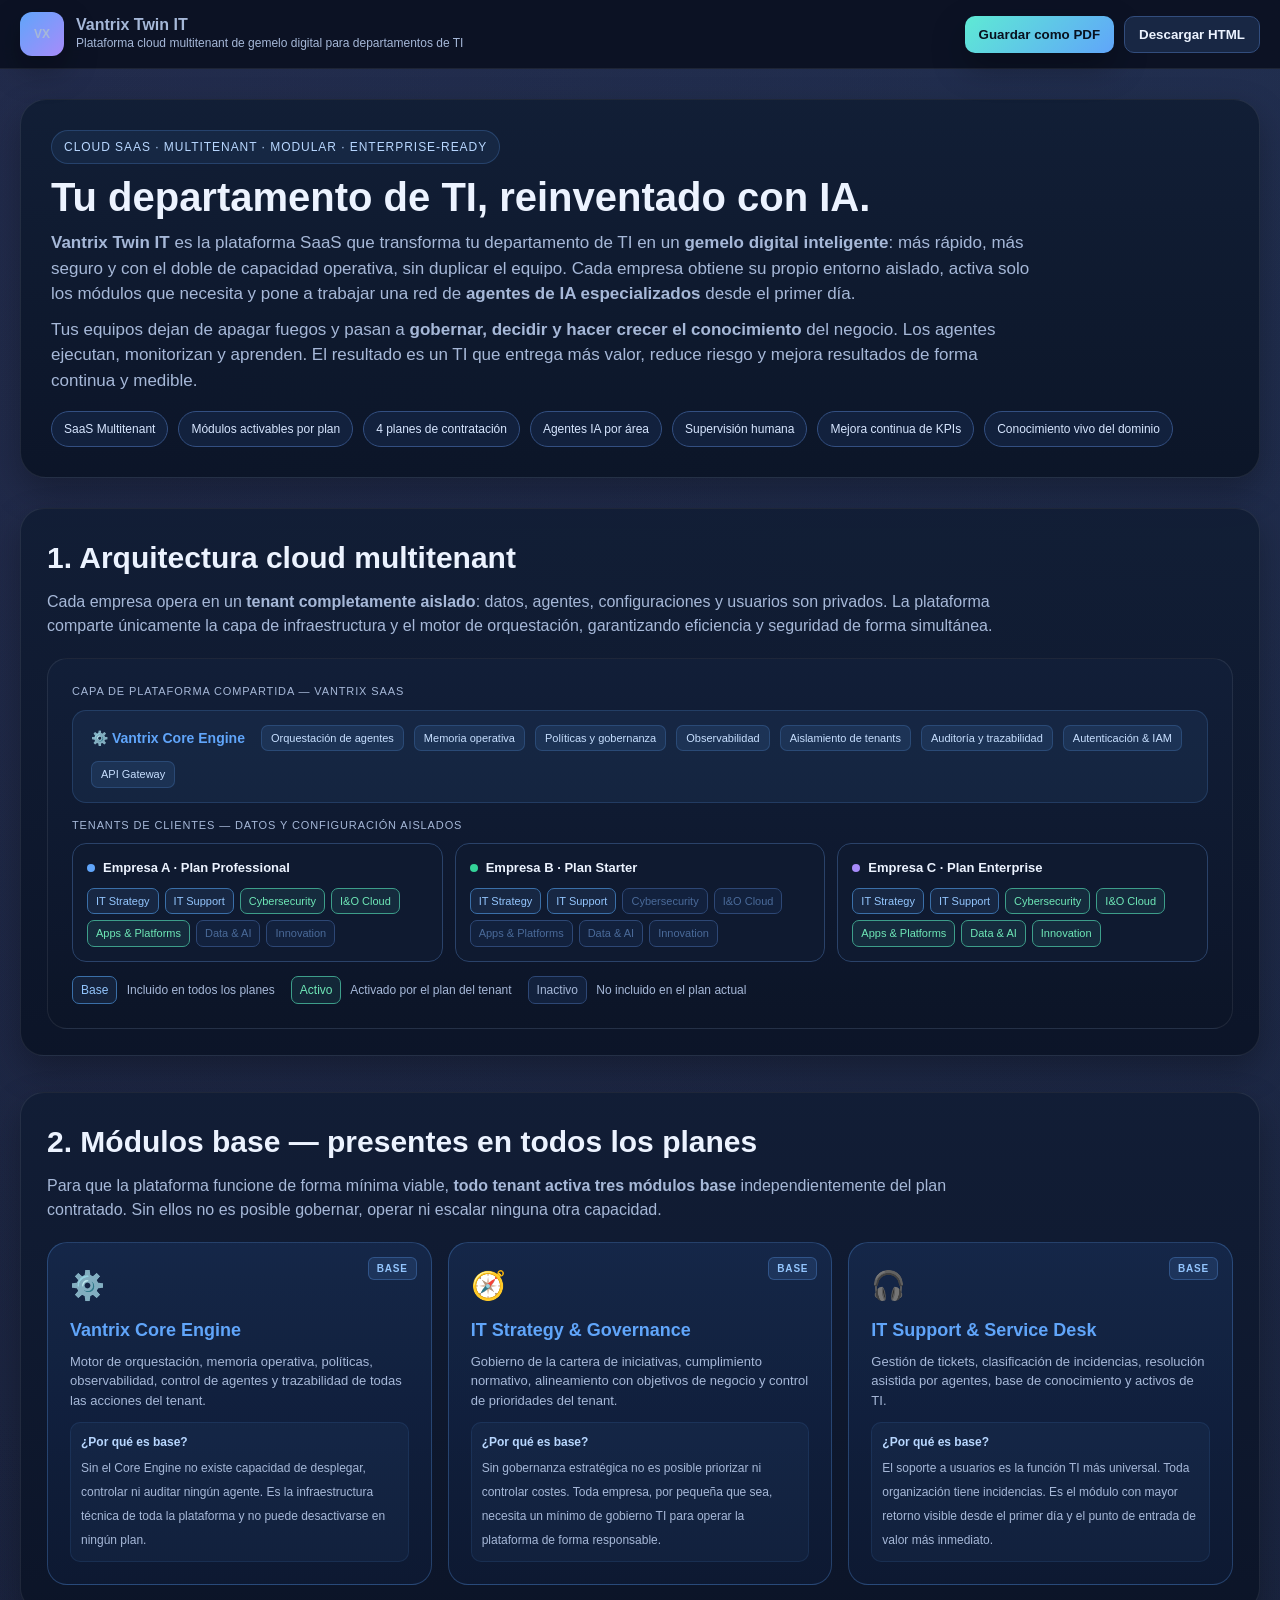
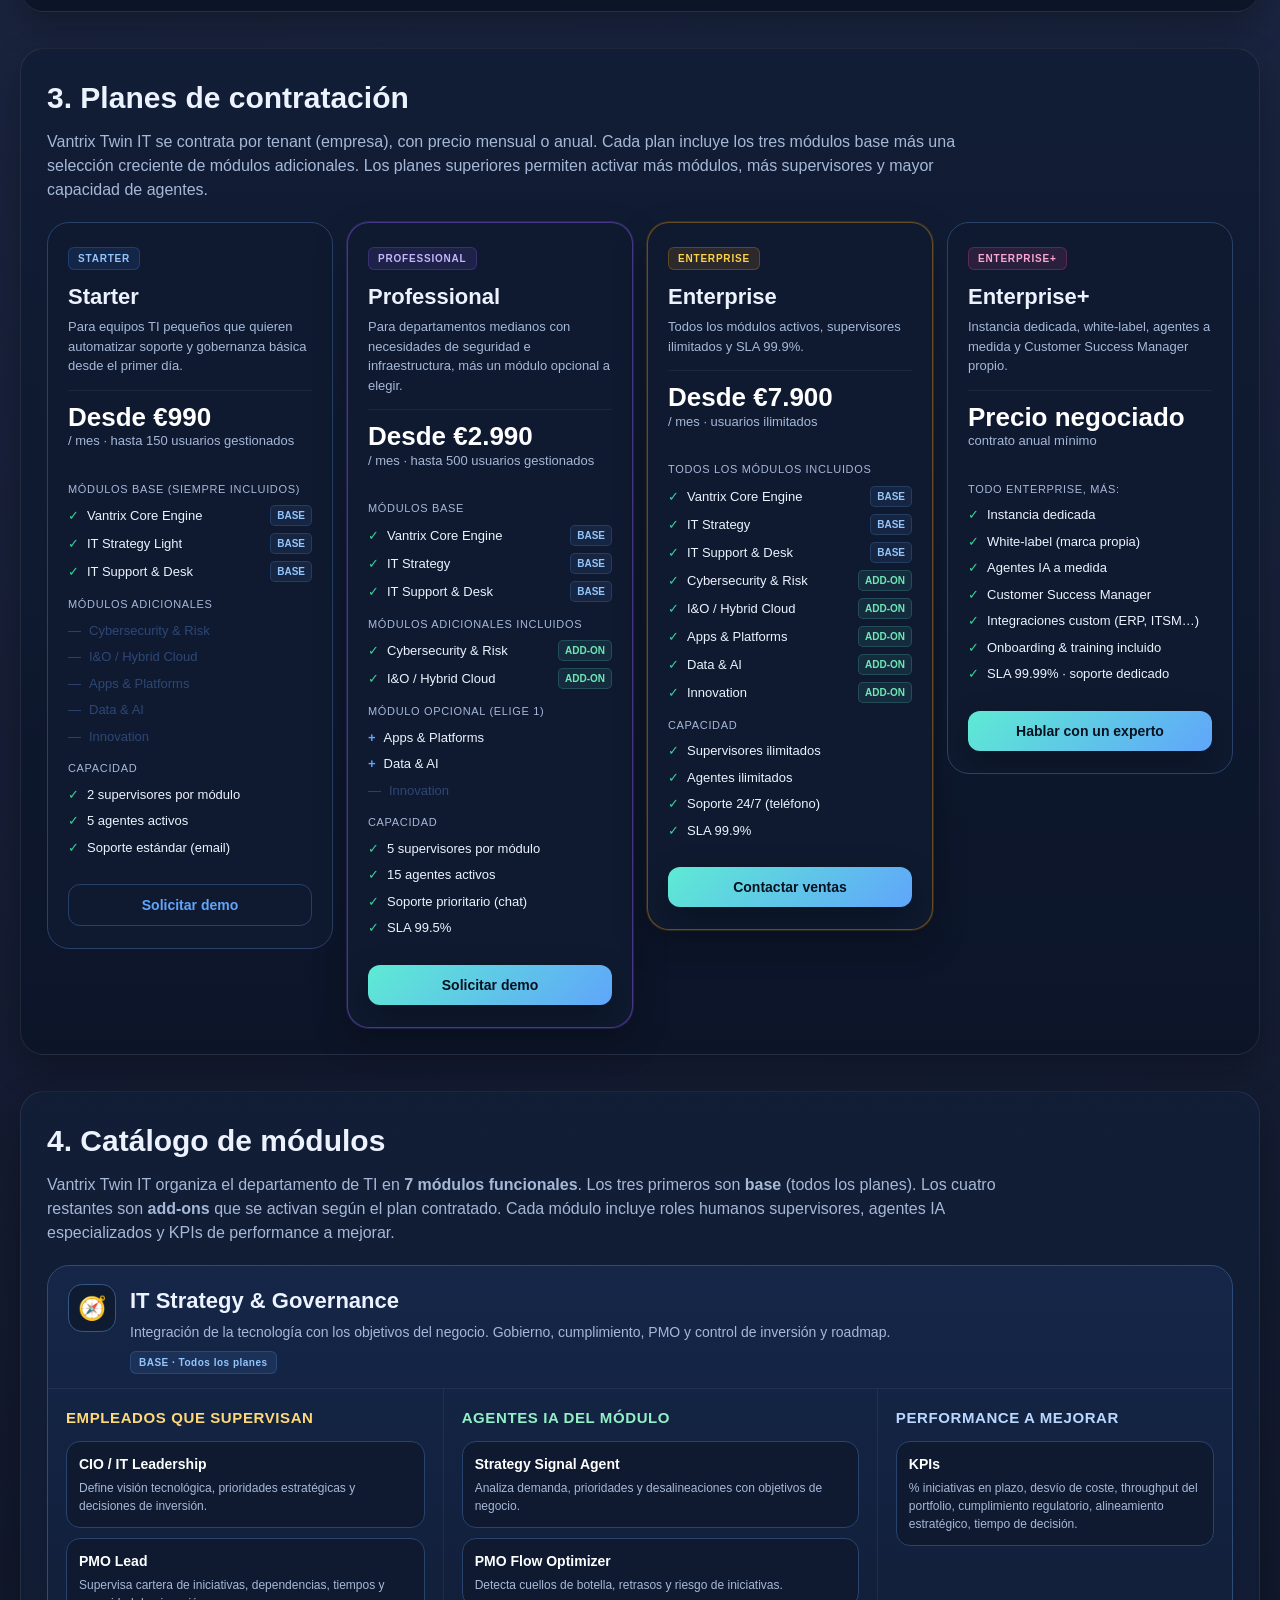
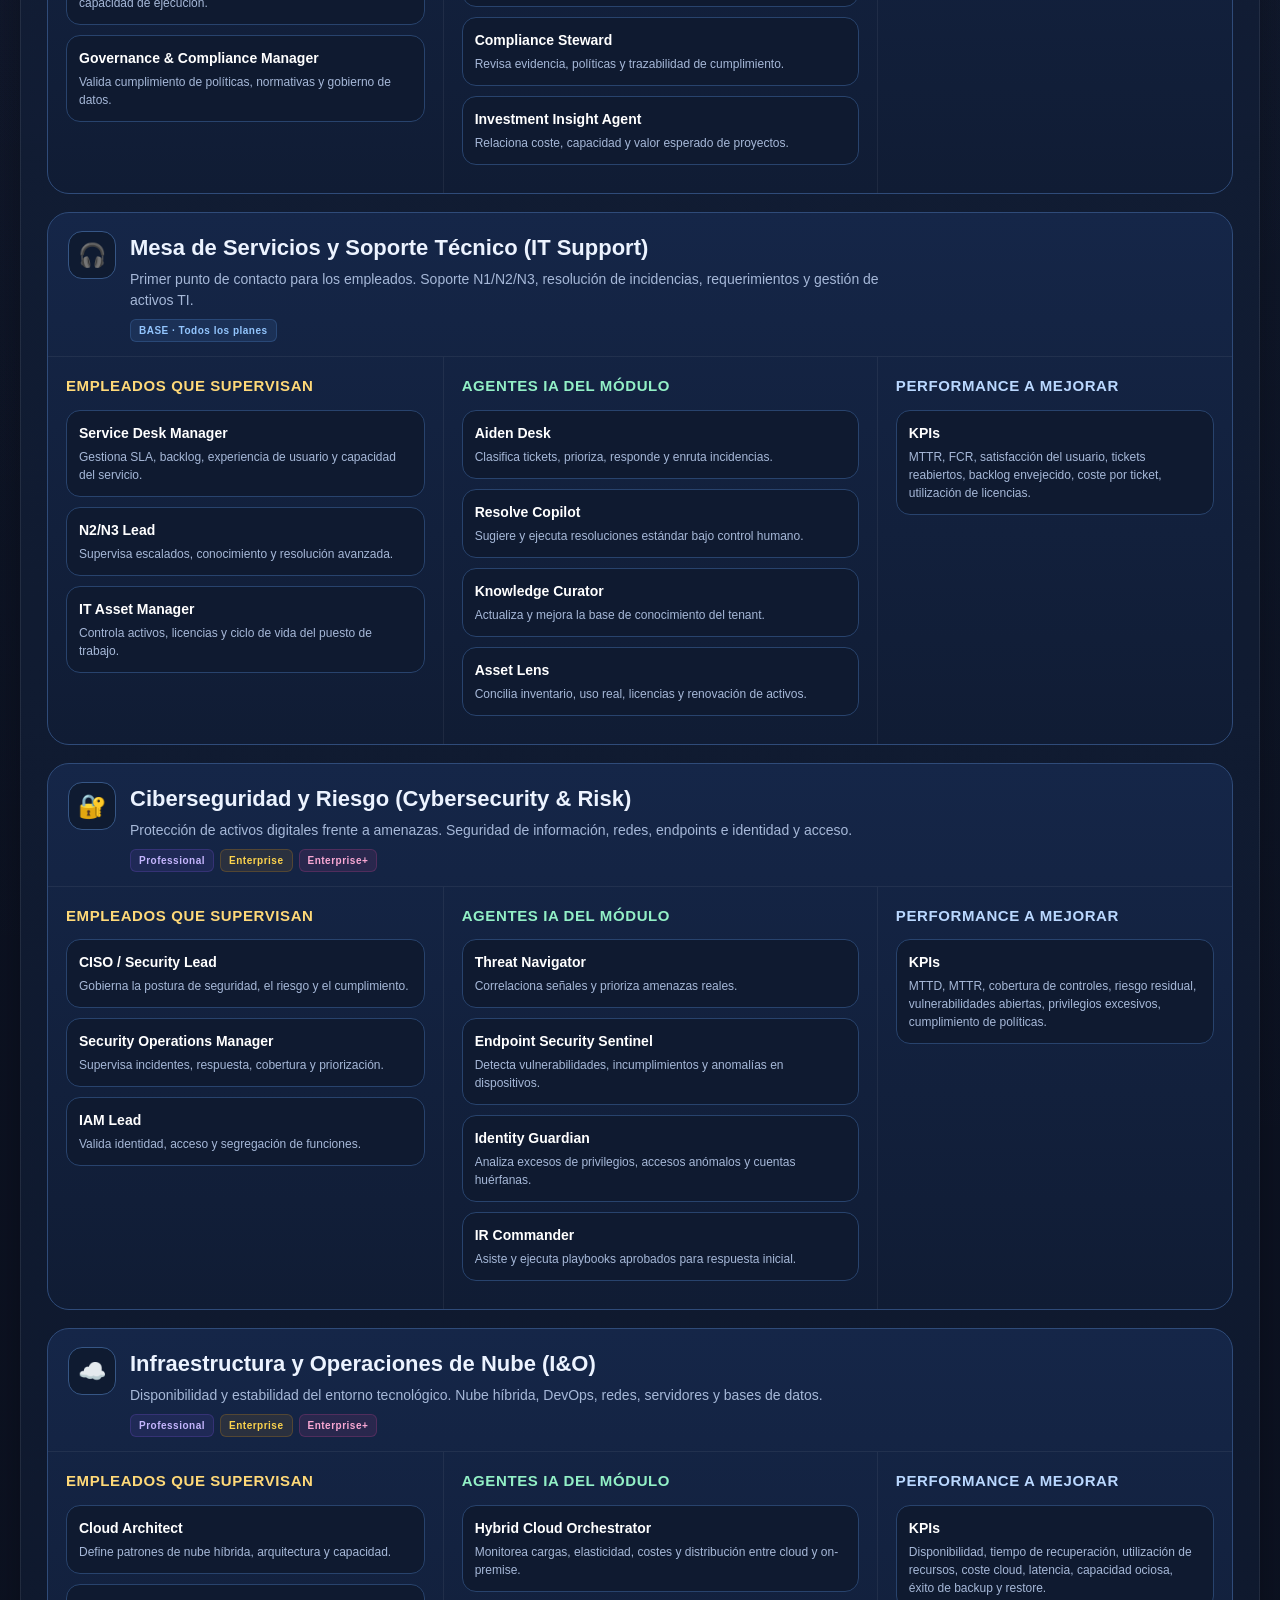
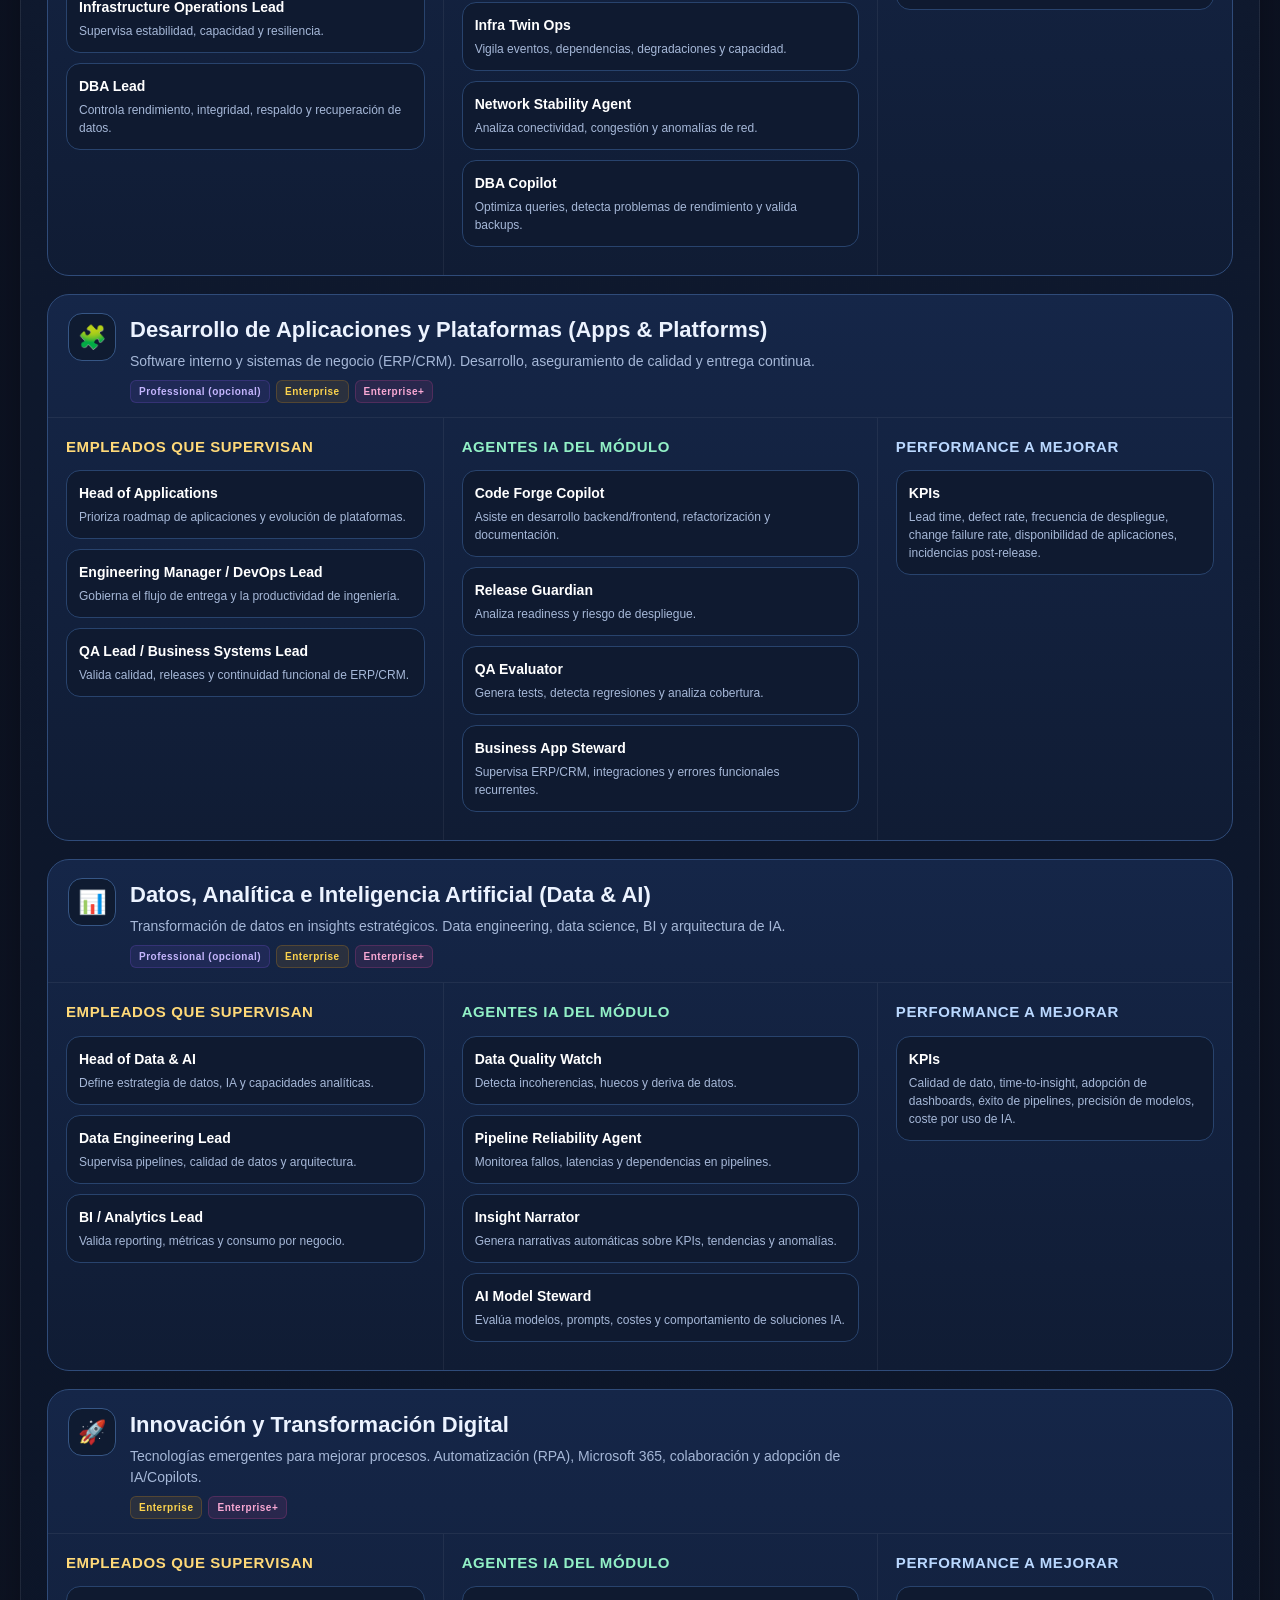
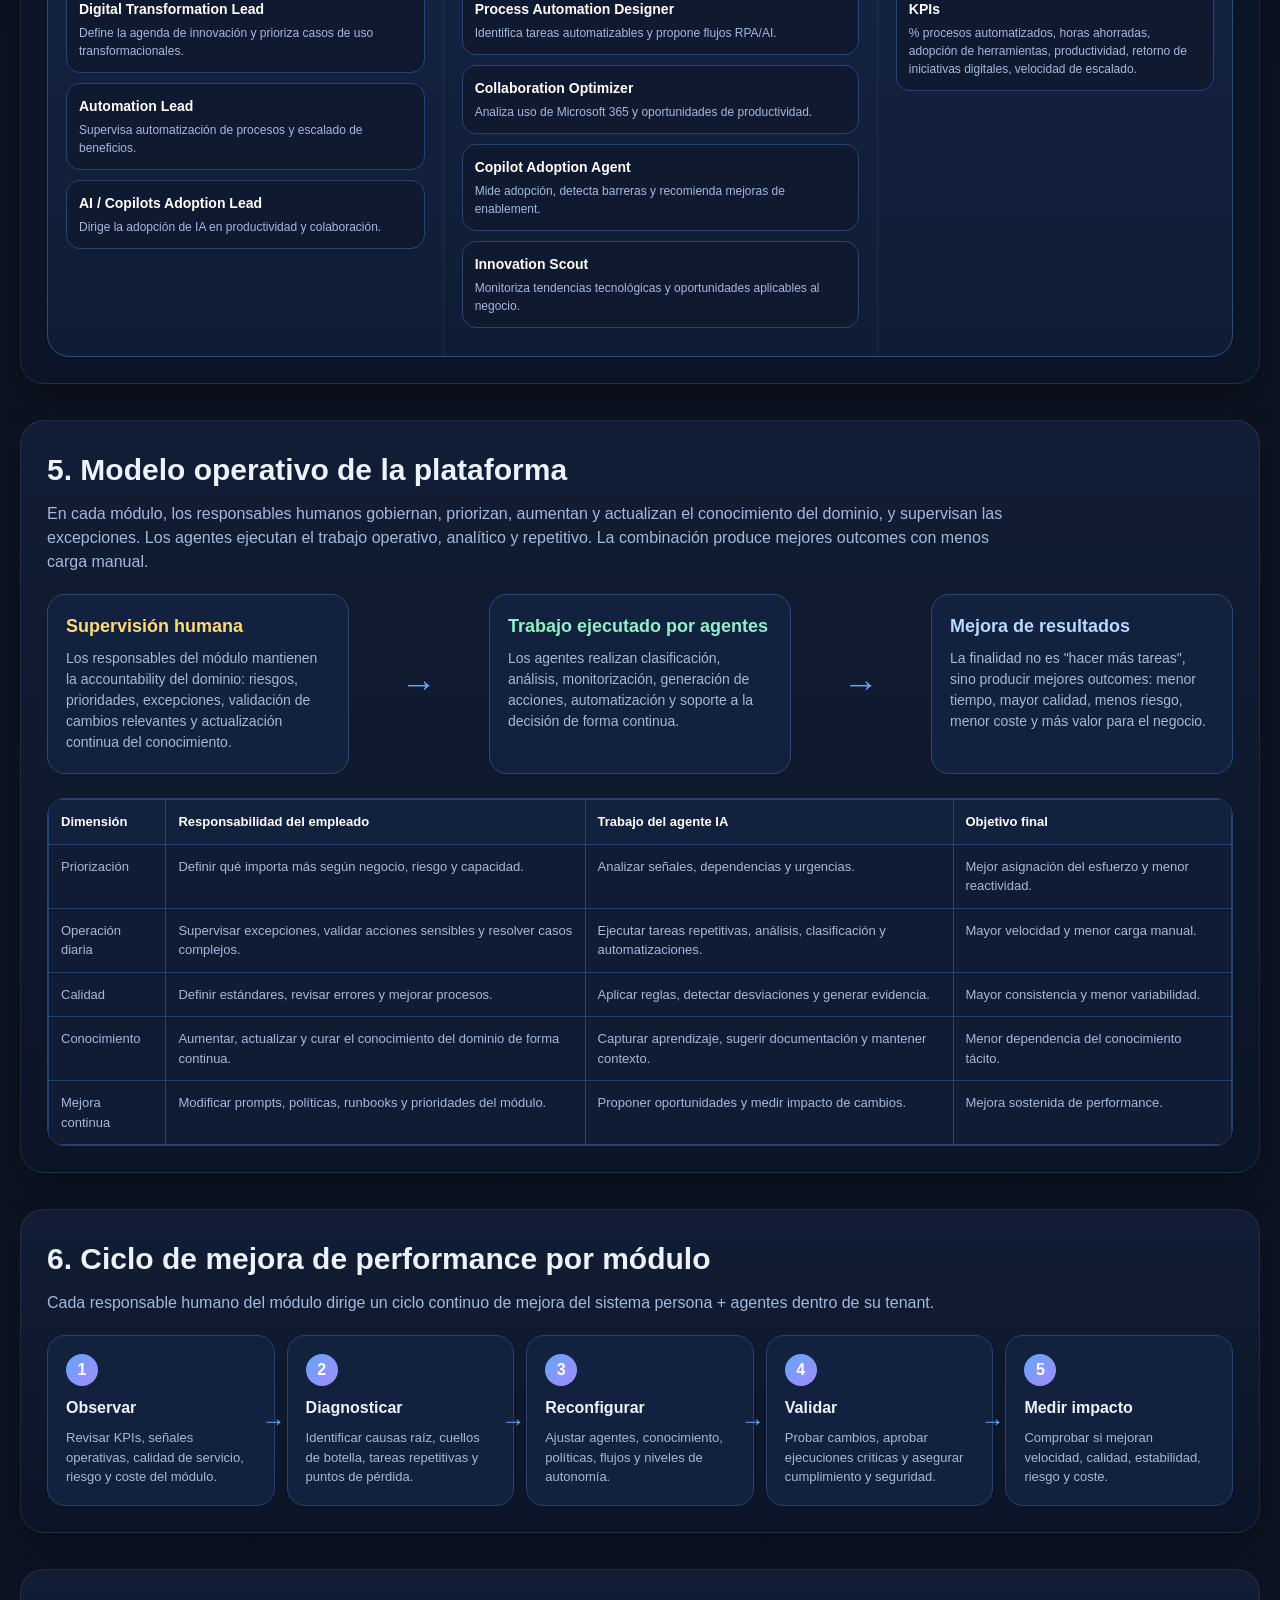
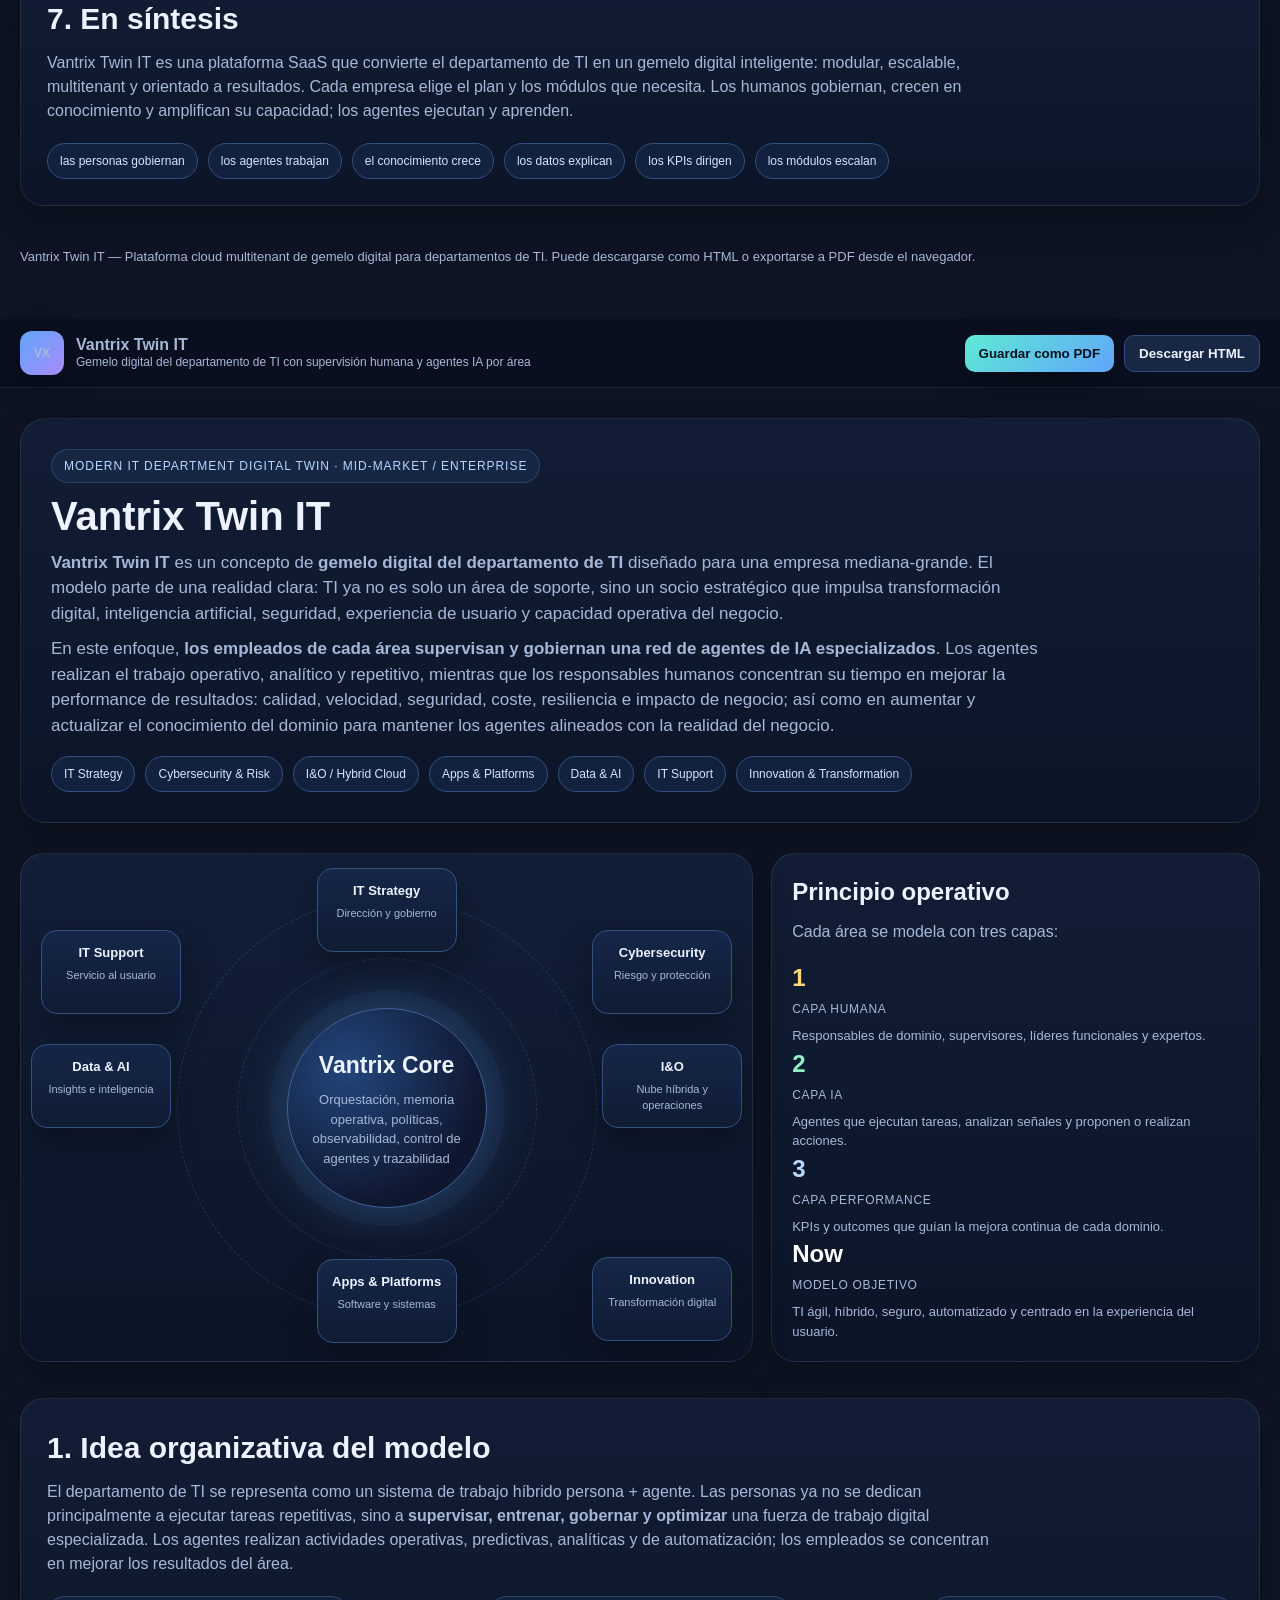
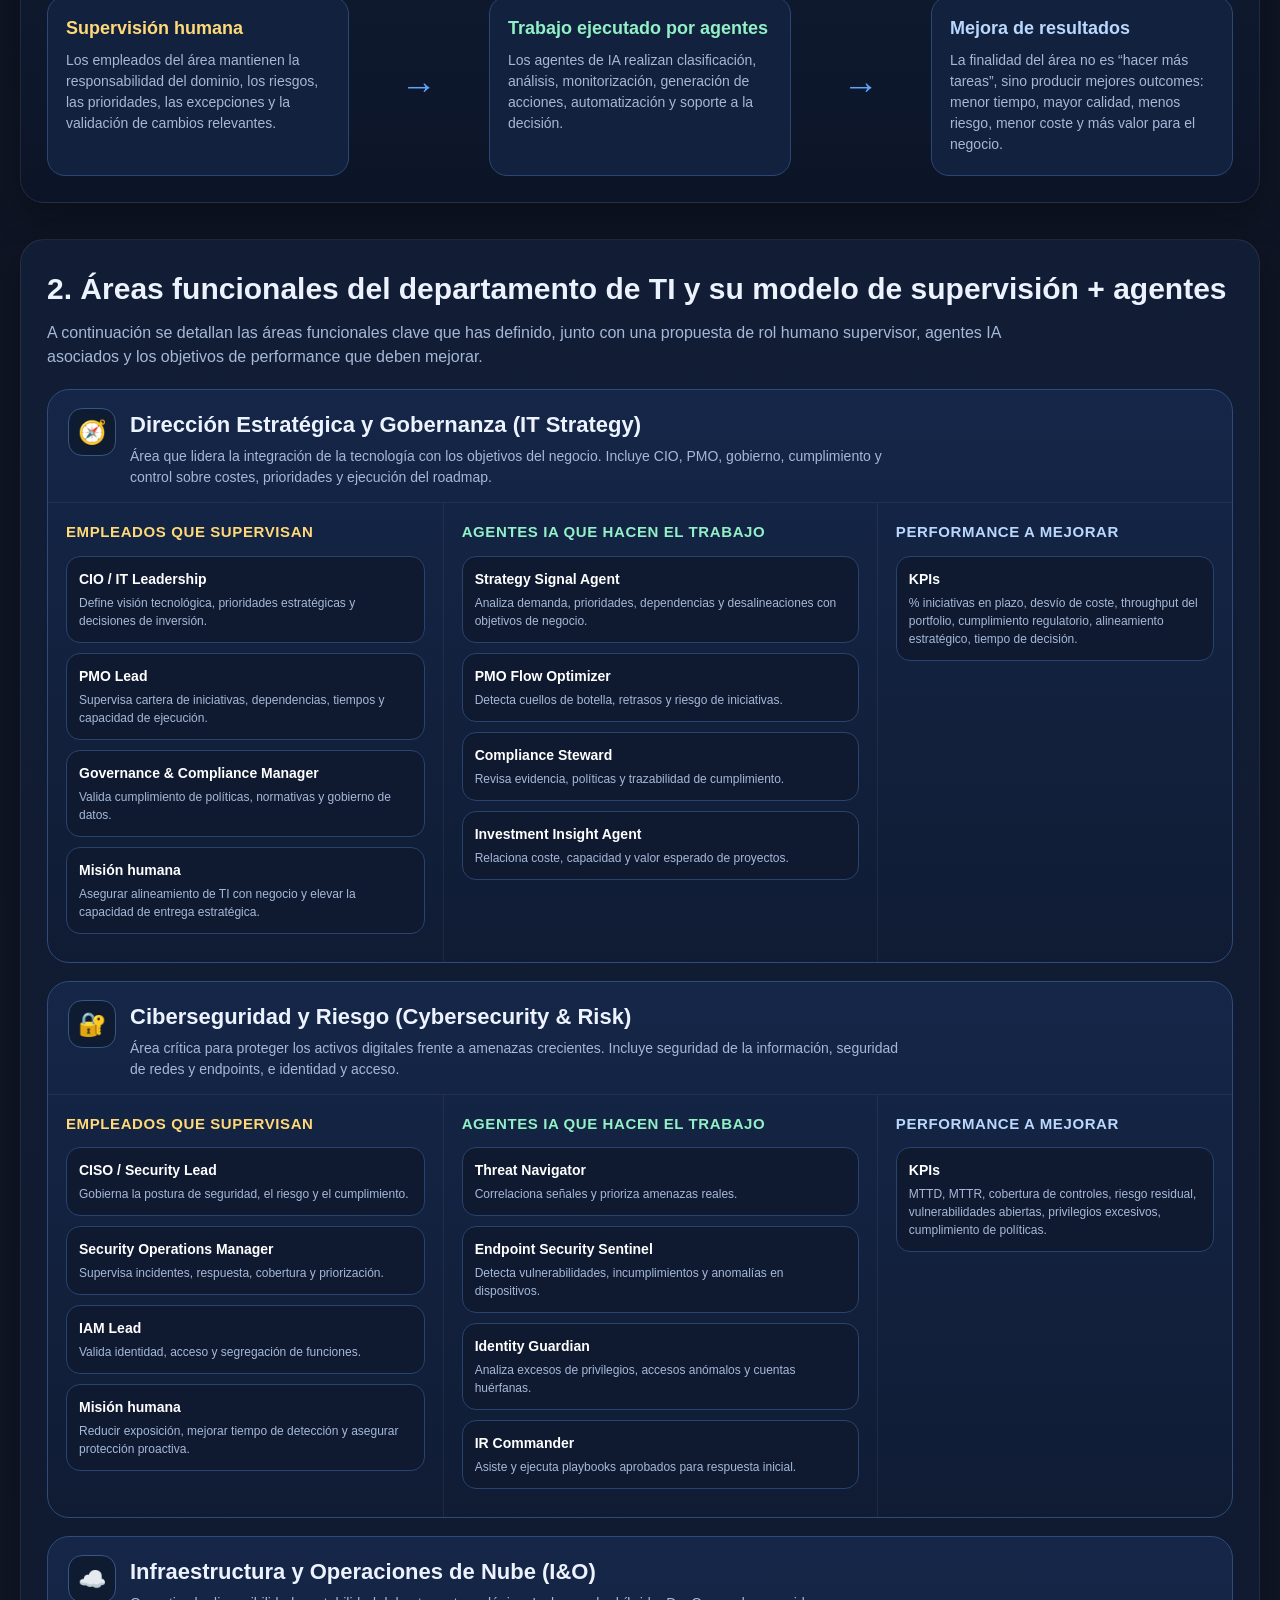
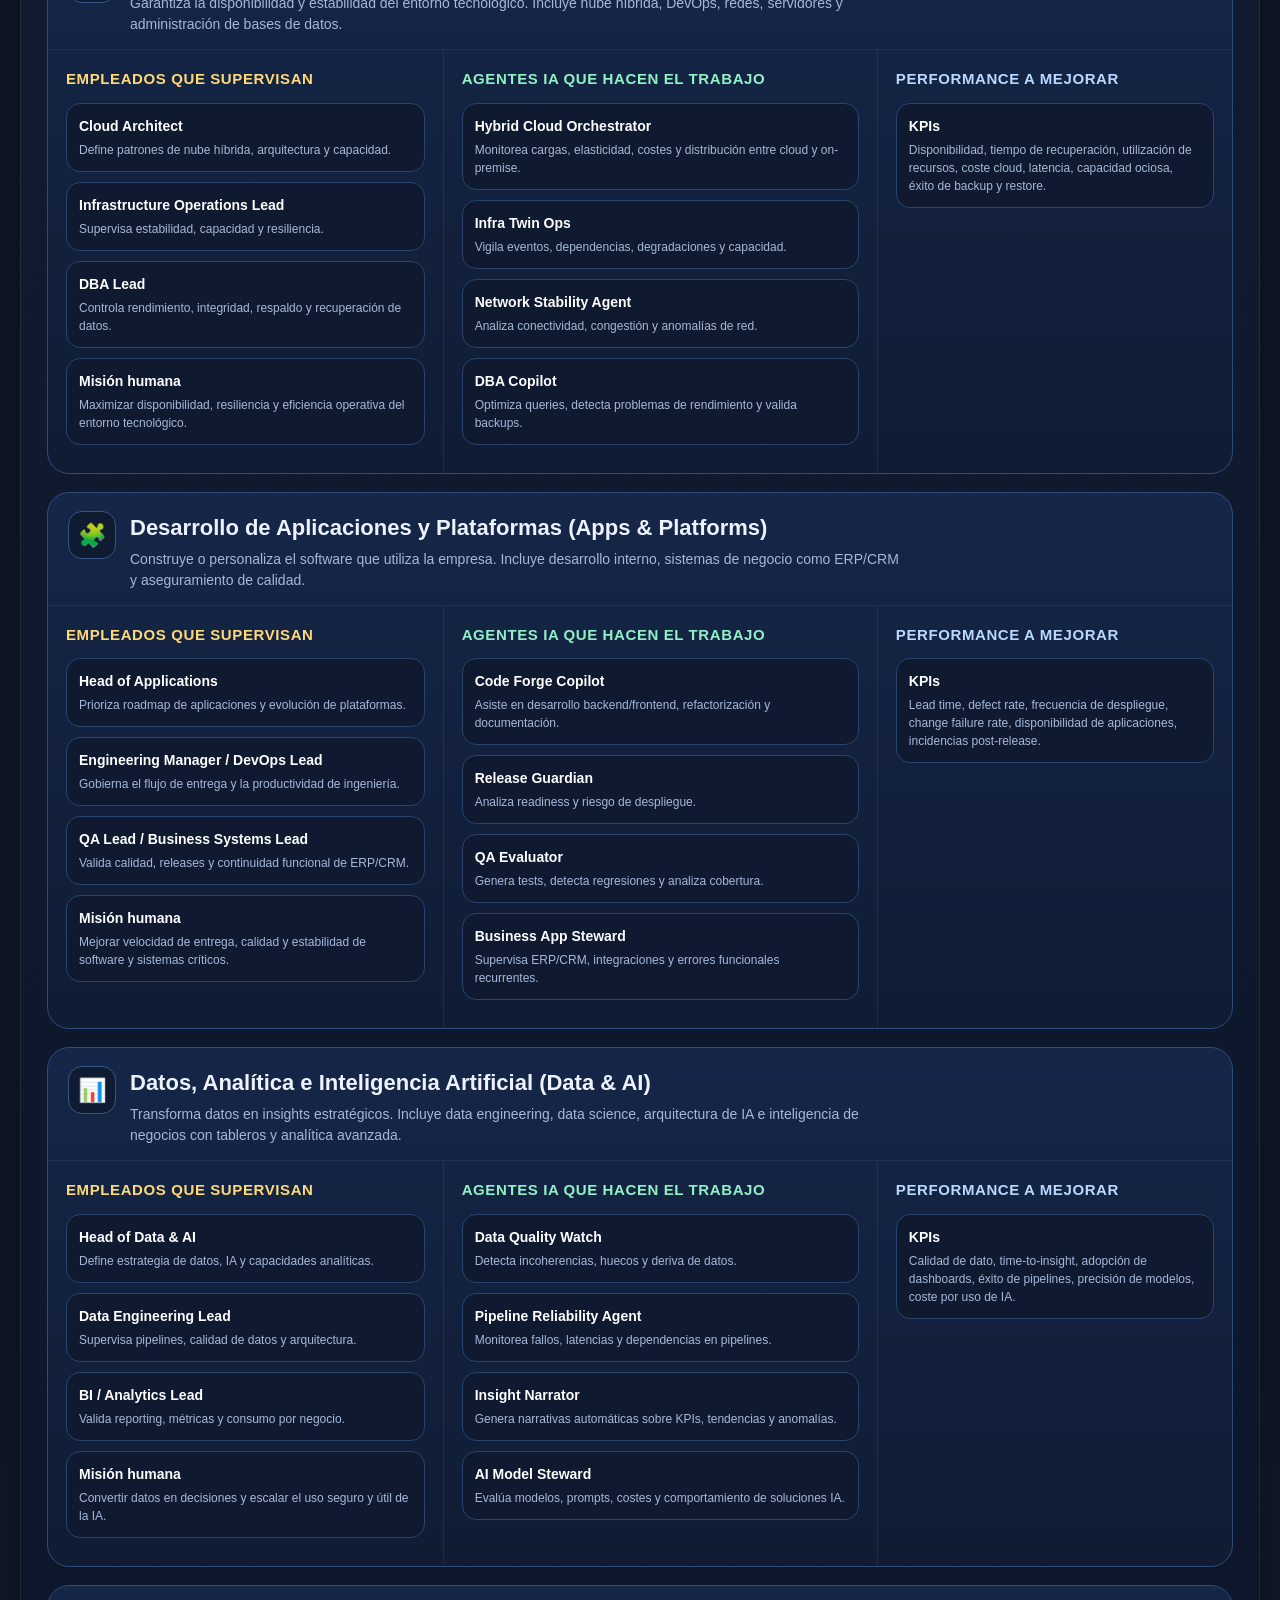
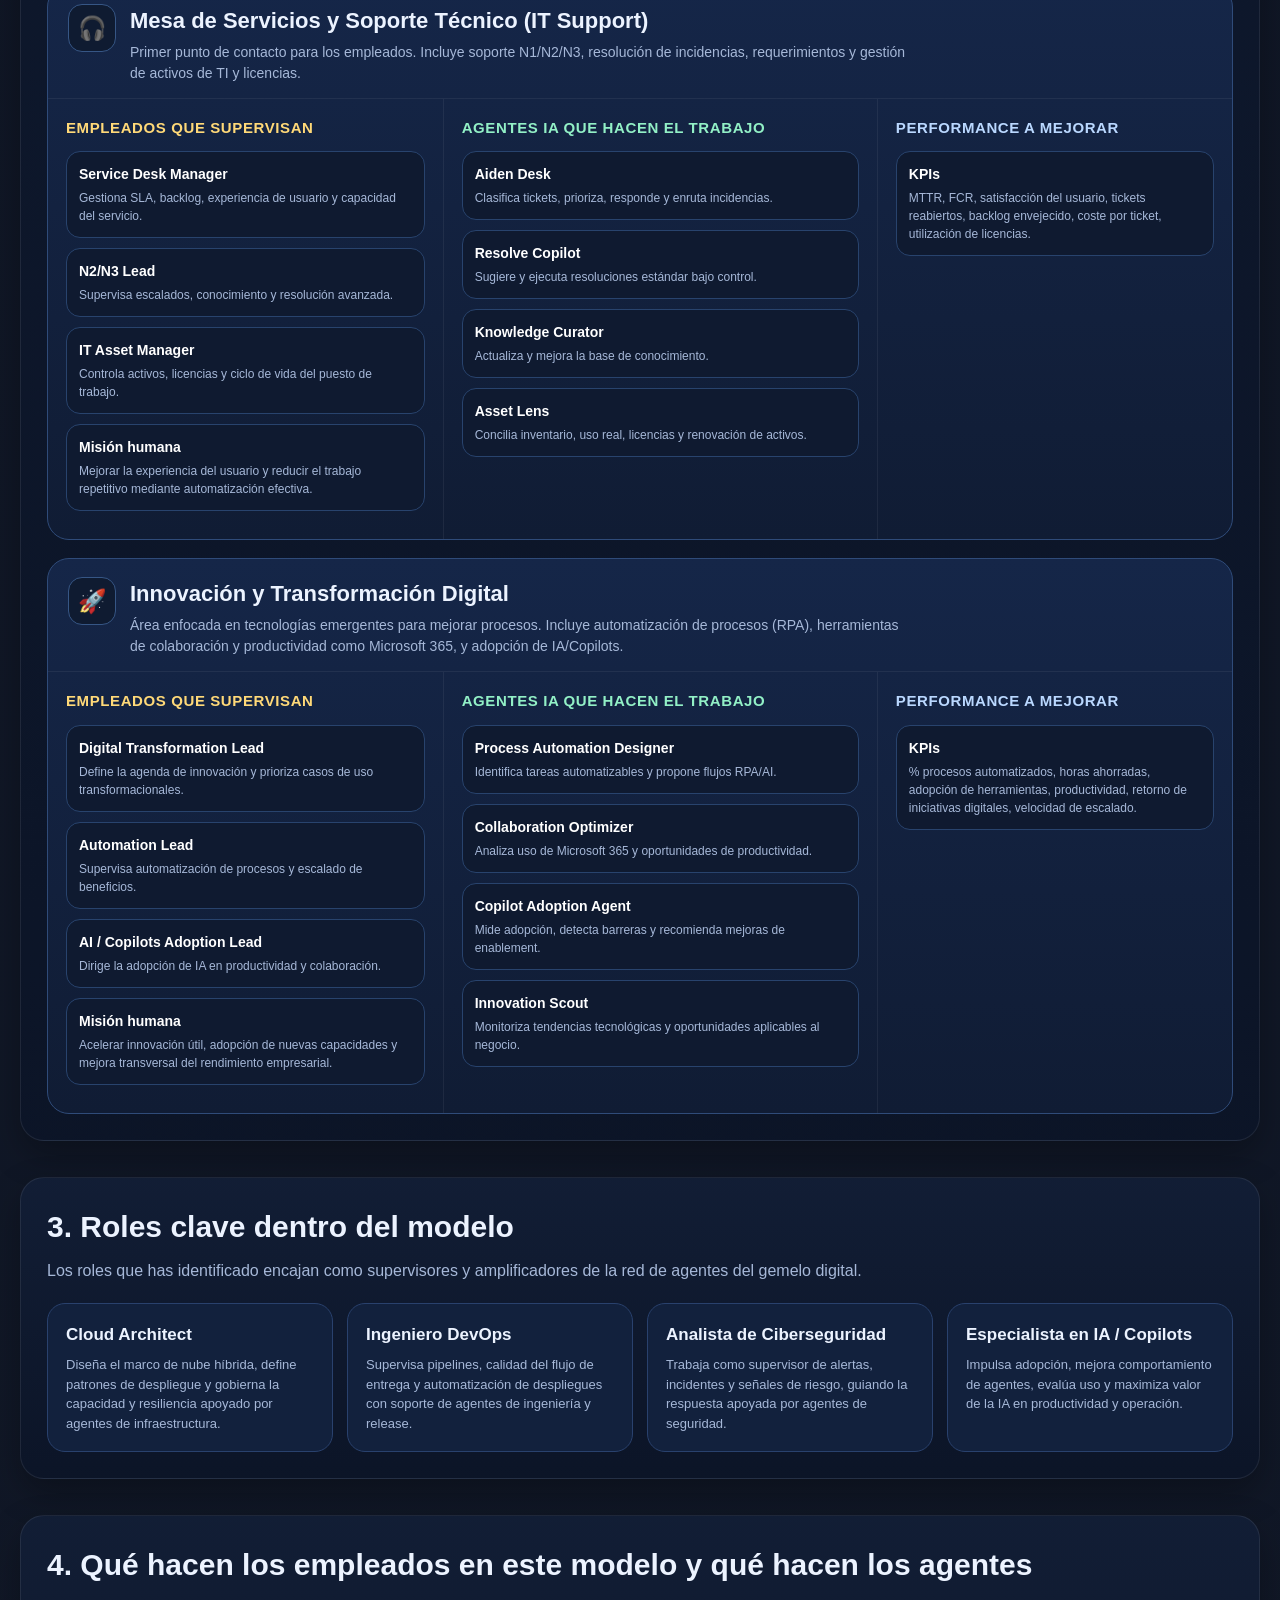
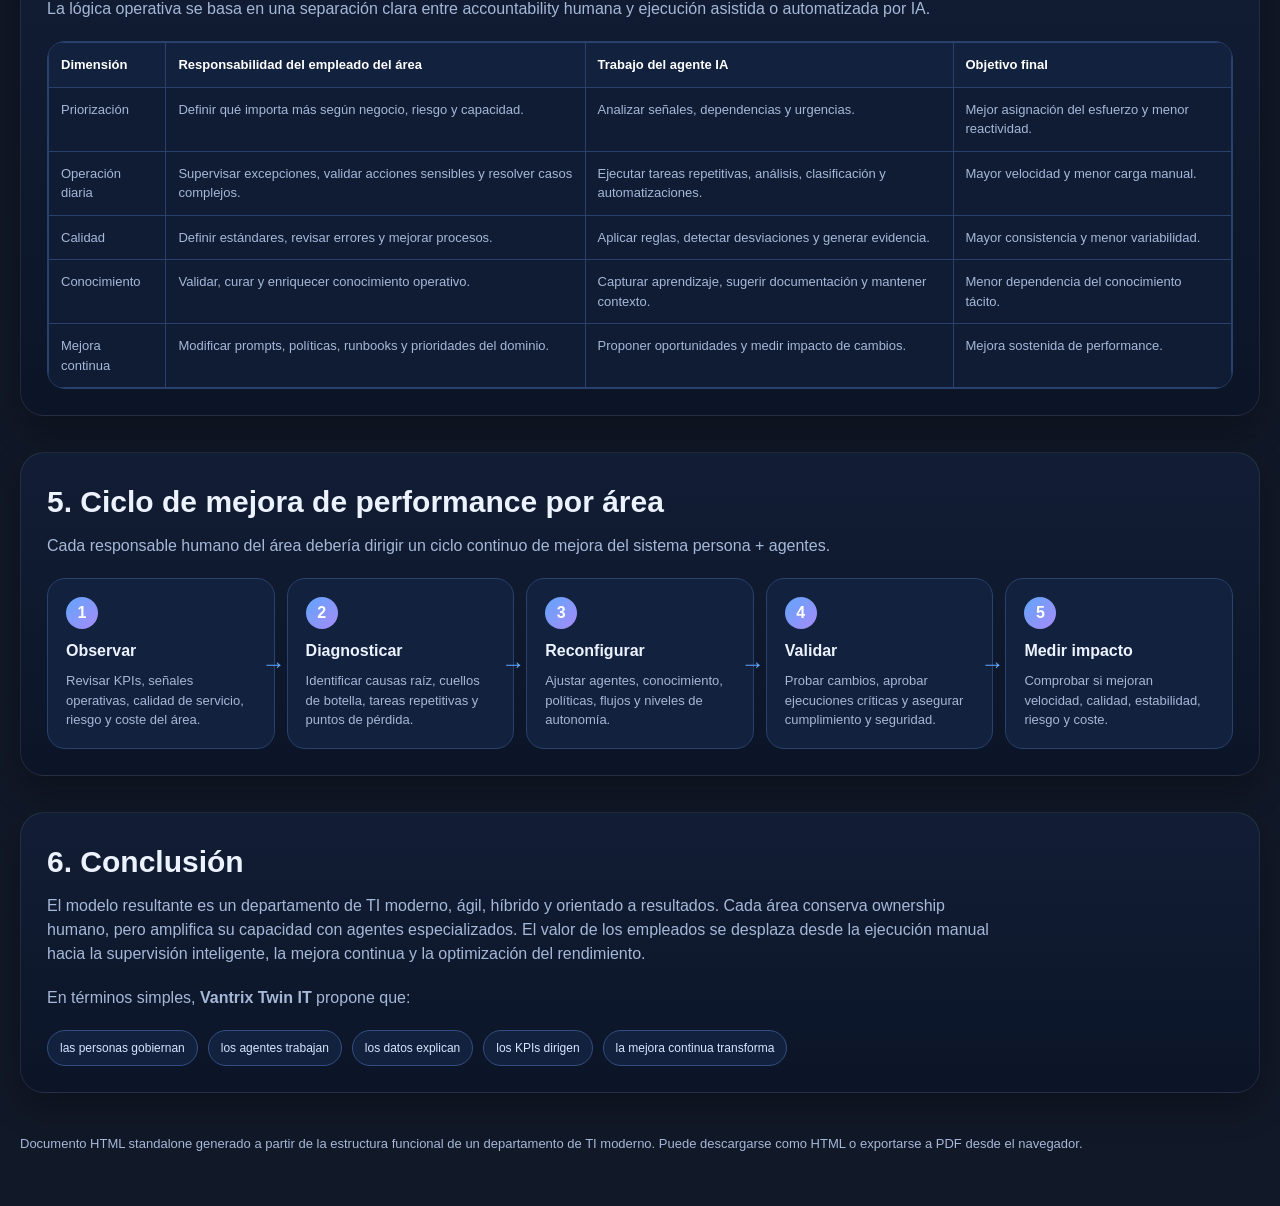
==== vantrix-twin-it.html @ 3755dd2e "Add files via upload" ====
<!DOCTYPE html>
<html lang="es"><head>  
  <meta charset="UTF-8">  
  <meta name="viewport" content="width=device-width, initial-scale=1.0">  
  <title>Vantrix Twin IT - Gemelo Digital del Departamento de TI</title>  
  <style>  
    :root{  
      --bg:#0a0f1f;  
      --bg2:#111827;  
      --panel:#121b30;  
      --panel2:#162542;  
      --card:#16233f;  
      --line:#2b416a;  
      --text:#ecf3ff;  
      --muted:#a6b8d8;  
      --accent:#60a5fa;  
      --accent2:#5eead4;  
      --accent3:#a78bfa;  
      --human:#fbbf24;  
      --ai:#34d399;  
      --perf:#93c5fd;  
      --danger:#fb7185;  
      --shadow:0 14px 34px rgba(0,0,0,.28);  
    }  
    *{box-sizing:border-box}  
    html{scroll-behavior:smooth}  
    body{  
      margin:0;  
      font-family:Inter, Arial, Helvetica, sans-serif;  
      color:var(--text);  
      background:  
        radial-gradient(circle at top right, rgba(96,165,250,.16), transparent 28%),  
        radial-gradient(circle at top left, rgba(167,139,250,.10), transparent 24%),  
        linear-gradient(180deg, var(--bg), var(--bg2));  
      line-height:1.5;  
    }  
    .topbar{  
      position:sticky; top:0; z-index:50;  
      background:rgba(10,15,31,.88);  
      backdrop-filter:blur(10px);  
      border-bottom:1px solid rgba(255,255,255,.08);  
    }  
    .topbar-inner{  
      max-width:1500px;  
      margin:0 auto;  
      padding:12px 20px;  
      display:flex;  
      justify-content:space-between;  
      align-items:center;  
      gap:12px;  
    }  
    .brand{  
      display:flex; align-items:center; gap:12px;  
      min-width:0;  
    }  
    .logo{  
      width:44px;height:44px;border-radius:12px;  
      display:grid;place-items:center;  
      background:linear-gradient(135deg, var(--accent), var(--accent3));  
      font-weight:800;  
      color:#fff;  
      box-shadow:var(--shadow);  
      flex:0 0 auto;  
    }  
    .brand h1{  
      margin:0; font-size:16px; line-height:1.1;  
    }  
    .brand div{  
      color:var(--muted); font-size:12px;  
      white-space:nowrap; overflow:hidden; text-overflow:ellipsis;  
    }  
    .actions{display:flex; gap:10px; flex-wrap:wrap}  
    button{  
      border:none;  
      padding:10px 14px;  
      border-radius:10px;  
      cursor:pointer;  
      font-weight:700;  
      background:linear-gradient(135deg, var(--accent2), var(--accent));  
      color:#08111f;  
      box-shadow:var(--shadow);  
    }  
    button.secondary{  
      background:#182744;  
      color:var(--text);  
      border:1px solid #324d7d;  
      box-shadow:none;  
    }  
  
    .hero{  
      max-width:1500px;  
      margin:0 auto;  
      padding:30px 20px 14px;  
    }  
    .hero-card{  
      background:linear-gradient(180deg, rgba(18,30,54,.98), rgba(12,21,40,.98));  
      border:1px solid rgba(255,255,255,.08);  
      border-radius:26px;  
      box-shadow:var(--shadow);  
      padding:30px;  
    }  
    .eyebrow{  
      display:inline-block;  
      padding:7px 12px;  
      border-radius:999px;  
      border:1px solid rgba(96,165,250,.22);  
      background:rgba(96,165,250,.08);  
      color:#b8d7ff;  
      font-size:12px;  
      letter-spacing:.08em;  
      text-transform:uppercase;  
      margin-bottom:12px;  
    }  
    .hero h2{  
      margin:0 0 12px;  
      font-size:40px;  
      line-height:1.06;  
    }  
    .hero p{  
      margin:10px 0 0;  
      color:var(--muted);  
      font-size:17px;  
      max-width:105ch;  
    }  
    .pill-row{  
      display:flex; flex-wrap:wrap; gap:10px;  
      margin-top:18px;  
    }  
    .pill{  
      padding:8px 12px;  
      border-radius:999px;  
      font-size:12px;  
      border:1px solid #334f81;  
      background:#12213d;  
      color:#d7e6ff;  
    }  
  
    .section{  
      max-width:1500px;  
      margin:0 auto;  
      padding:16px 20px 20px;  
    }  
    .panel{  
      background:linear-gradient(180deg, rgba(18,30,54,.98), rgba(12,21,40,.98));  
      border:1px solid rgba(255,255,255,.08);  
      border-radius:24px;  
      box-shadow:var(--shadow);  
      padding:26px;  
    }  
    .section h3{  
      margin:0 0 10px;  
      font-size:30px;  
    }  
    .lead{  
      margin:0 0 20px;  
      color:var(--muted);  
      max-width:108ch;  
    }  
  
    .overview{  
      display:grid;  
      grid-template-columns:1.2fr .8fr;  
      gap:18px;  
      align-items:stretch;  
    }  
    .diagram{  
      position:relative;  
      min-height:420px;  
      background:  
        radial-gradient(circle at center, rgba(96,165,250,.13), transparent 35%),  
        linear-gradient(180deg, rgba(18,31,56,.98), rgba(12,21,40,.98));  
      border:1px solid rgba(255,255,255,.08);  
      border-radius:24px;  
      overflow:hidden;  
      box-shadow:var(--shadow);  
    }  
    .ring{  
      position:absolute;  
      border:1px dashed rgba(96,165,250,.20);  
      border-radius:50%;  
      top:50%; left:50%;  
      transform:translate(-50%,-50%);  
    }  
    .r1{width:180px;height:180px}  
    .r2{width:300px;height:300px}  
    .r3{width:420px;height:420px}  
    .core{  
      position:absolute;  
      top:50%; left:50%;  
      transform:translate(-50%,-50%);  
      width:200px; height:200px;  
      border-radius:50%;  
      background:radial-gradient(circle at 30% 30%, #23467c, #0f1730 70%);  
      border:1px solid #43639f;  
      display:flex; flex-direction:column; justify-content:center; align-items:center;  
      text-align:center;  
      padding:18px;  
      box-shadow:0 0 0 18px rgba(96,165,250,.05), 0 0 48px rgba(96,165,250,.18);  
    }  
    .core h4{margin:0; font-size:23px}  
    .core p{margin:8px 0 0; color:var(--muted); font-size:13px}  
    .node{  
      position:absolute;  
      width:140px;  
      min-height:84px;  
      background:linear-gradient(180deg, #152648, #101c34);  
      border:1px solid #32517f;  
      border-radius:16px;  
      box-shadow:var(--shadow);  
      padding:12px;  
      text-align:center;  
    }  
    .node strong{display:block; font-size:13px}  
    .node span{display:block; color:var(--muted); font-size:11px; margin-top:4px}  
    .n1{top:14px; left:50%; transform:translateX(-50%)}  
    .n2{top:76px; right:20px}  
    .n3{top:190px; right:10px}
    .n4{bottom:18px; left:50%; transform:translateX(-50%)}
    .n5{top:190px; left:10px}
    .n6{top:76px; left:20px}
    .n7{bottom:20px; right:20px}
      display:grid;  
      grid-template-columns:1fr 1fr;  
      gap:12px;  
    }  
    .kpi{  
      background:#12213d;  
      border:1px solid #29416d;  
      border-radius:18px;  
      padding:16px;  
    }  
    .kpi .n{  
      font-size:24px;  
      font-weight:800;  
      color:#fff;  
    }  
    .kpi .l{  
      color:var(--muted);  
      font-size:12px;  
      text-transform:uppercase;  
      letter-spacing:.06em;  
      margin-top:4px;  
    }  
    .kpi p{  
      margin:8px 0 0;  
      color:var(--muted);  
      font-size:13px;  
    }  
  
    .model-boxes{  
      display:grid;  
      grid-template-columns:1fr 120px 1fr 120px 1fr;  
      gap:10px;  
      align-items:stretch;  
    }  
    .m-box{  
      background:#12213d;  
      border:1px solid #2d4775;  
      border-radius:18px;  
      padding:18px;  
      min-height:180px;  
    }  
    .m-box h4{margin:0 0 8px; font-size:18px}  
    .m-box p{margin:0; color:var(--muted); font-size:14px}  
    .human-title{color:#ffd978}  
    .ai-title{color:#92f0c6}  
    .perf-title{color:#bad8ff}  
    .arrow{  
      display:grid; place-items:center;  
      font-size:36px; font-weight:800;  
      color:var(--accent);  
    }  
  
    .areas-grid{  
      display:grid;  
      grid-template-columns:1fr;  
      gap:18px;  
    }  
    .area-card{  
      background:linear-gradient(180deg, #152648, #101c34);  
      border:1px solid #2f4b79;  
      border-radius:22px;  
      overflow:hidden;  
    }  
    .area-header{  
      padding:18px 20px 14px;  
      border-bottom:1px solid rgba(255,255,255,.06);  
      display:flex;  
      align-items:flex-start;  
      gap:14px;  
    }  
    .area-icon{  
      width:48px;height:48px;border-radius:14px;  
      display:grid;place-items:center;  
      background:#0f1b31;  
      border:1px solid #365685;  
      font-size:23px;  
      flex:0 0 auto;  
    }  
    .area-header h4{  
      margin:0;  
      font-size:22px;  
    }  
    .area-header p{  
      margin:5px 0 0;  
      color:var(--muted);  
      font-size:14px;  
      max-width:100ch;  
    }  
  
    .area-content{  
      display:grid;  
      grid-template-columns:1fr 1.1fr .9fr;  
    }  
    .col{  
      padding:18px;  
      min-height:250px;  
    }  
    .col + .col{  
      border-left:1px solid rgba(255,255,255,.06);  
    }  
    .col h5{  
      margin:0 0 12px;  
      font-size:15px;  
      text-transform:uppercase;  
      letter-spacing:.04em;  
    }  
    .col.human h5{color:#ffd978}  
    .col.agent h5{color:#92f0c6}  
    .col.perf h5{color:#bad8ff}  
    .box{  
      background:#0f1a30;  
      border:1px solid #28436d;  
      border-radius:14px;  
      padding:12px;  
      margin-bottom:10px;  
    }  
    .box strong{  
      display:block;  
      color:#fff;  
      font-size:14px;  
    }  
    .box span{  
      display:block;  
      color:var(--muted);  
      font-size:12px;  
      margin-top:4px;  
    }  
  
    .matrix{  
      overflow:auto;  
      border:1px solid #29416d;  
      border-radius:18px;  
    }  
    table{  
      width:100%;  
      border-collapse:collapse;  
      min-width:1100px;  
    }  
    th, td{  
      border:1px solid #29416d;  
      padding:12px;  
      text-align:left;  
      vertical-align:top;  
      font-size:13px;  
    }  
    th{  
      background:#12213d;  
      color:#fff;  
    }  
    td{  
      background:#101c34;  
      color:var(--muted);  
    }  
  
    .cards4{  
      display:grid;  
      grid-template-columns:repeat(4,1fr);  
      gap:14px;  
    }  
    .mini{  
      background:#12213d;  
      border:1px solid #29416d;  
      border-radius:18px;  
      padding:18px;  
    }  
    .mini h4{margin:0 0 8px; font-size:17px}  
    .mini p{margin:0; color:var(--muted); font-size:13px}  
    .mini ul{margin:10px 0 0; padding-left:18px}  
    .mini li{color:var(--muted); margin:6px 0; font-size:13px}  
  
    .steps{  
      display:grid;  
      grid-template-columns:repeat(5,1fr);  
      gap:12px;  
    }  
    .step{  
      background:#12213d;  
      border:1px solid #29416d;  
      border-radius:18px;  
      padding:18px;  
      min-height:168px;  
      position:relative;  
    }  
    .step:not(:last-child):after{  
      content:"→";  
      position:absolute;  
      right:-12px;  
      top:50%;  
      transform:translateY(-50%);  
      color:var(--accent);  
      font-size:24px;  
      font-weight:800;  
    }  
    .num{  
      width:32px;height:32px;border-radius:50%;  
      display:grid;place-items:center;  
      background:linear-gradient(135deg, var(--accent), var(--accent3));  
      color:#fff;font-weight:800;  
      margin-bottom:10px;  
    }  
    .step p{  
      margin:8px 0 0;  
      color:var(--muted);  
      font-size:13px;  
    }  
  
    .footer{  
      max-width:1500px;  
      margin:0 auto;  
      padding:8px 20px 40px;  
      color:var(--muted);  
      font-size:13px;  
    }  
  
    @media print{  
      .topbar{display:none}  
      body{background:#fff;color:#111}  
      .hero-card,.panel,.diagram,.kpi,.m-box,.area-card,.box,.mini,.step{  
        background:#fff !important;  
        color:#111 !important;  
        box-shadow:none !important;  
        border:1px solid #ccc !important;  
      }  
      .lead,p,span,li,td,.brand div{color:#333 !important}  
      .section,.hero,.footer{max-width:none;padding:0}  
      .overview,.model-boxes,.area-content,.cards4,.steps{display:block}  
      .area-card,.kpi,.mini,.step,.m-box,.diagram{margin:0 0 12px}  
      .ring{display:none}  
      .node,.core{background:#fff !important;color:#111 !important;border:1px solid #999 !important}  
      button{display:none}  
    }  
  
    @media (max-width:1250px){  
      .overview,.model-boxes,.cards4{grid-template-columns:1fr}  
      .arrow{transform:rotate(90deg)}  
      .area-content{grid-template-columns:1fr}  
      .col + .col{border-left:none;border-top:1px solid rgba(255,255,255,.06)}  
    }  
    @media (max-width:980px){  
      .kpi-side{grid-template-columns:1fr 1fr}  
      .steps{grid-template-columns:1fr}  
      .step:not(:last-child):after{  
        content:"↓";  
        right:auto; left:50%; top:auto; bottom:-18px; transform:translateX(-50%);  
      }  
      .hero h2{font-size:33px}  
      .diagram{min-height:610px}  
      .core{width:170px;height:170px}  
      .node{width:120px}  
      .n2{right:8px}.n3{right:8px}.n5{left:8px}.n6{left:8px}.n7{right:50px}  
    }  
    @media (max-width:700px){
      .kpi-side,.cards4{grid-template-columns:1fr}
      .hero h2{font-size:28px}
    }

    /* ── MULTI-TENANT DIAGRAM ─────────────────── */
    .mt-diagram{
      background:linear-gradient(180deg,rgba(18,31,56,.98),rgba(12,21,40,.98));
      border:1px solid rgba(255,255,255,.08);border-radius:20px;padding:24px;
    }
    .mt-layer-label{
      font-size:11px;text-transform:uppercase;letter-spacing:.08em;
      color:var(--muted);margin-bottom:10px;
    }
    .mt-shared{
      background:rgba(96,165,250,.07);border:1px solid rgba(96,165,250,.18);
      border-radius:14px;padding:14px 18px;margin-bottom:14px;
      display:flex;gap:10px;flex-wrap:wrap;align-items:center;
    }
    .mt-shared-title{color:var(--accent);font-weight:700;font-size:14px;margin-right:6px;}
    .mt-chip{
      padding:4px 9px;border-radius:7px;font-size:11px;
      background:rgba(96,165,250,.10);border:1px solid rgba(96,165,250,.20);color:#c7dfff;
    }
    .mt-tenants{display:grid;grid-template-columns:repeat(3,1fr);gap:12px;}
    .mt-tenant{
      background:#0f1a30;border:1px solid #2a4269;border-radius:14px;padding:14px;
    }
    .mt-tenant-header{
      display:flex;align-items:center;gap:8px;margin-bottom:10px;font-size:13px;font-weight:700;
    }
    .mt-dot{width:8px;height:8px;border-radius:50%;}
    .dot-a{background:#60a5fa;} .dot-b{background:#34d399;} .dot-c{background:#a78bfa;}
    .mt-module-list{display:flex;flex-wrap:wrap;gap:6px;}
    .mt-mod{
      padding:4px 8px;border-radius:7px;font-size:11px;
      background:#12213d;border:1px solid #2d4775;color:#4a6a99;
    }
    .mt-mod.active{background:rgba(94,234,212,.08);border-color:#3d9e8a;color:#6ee7b7;}
    .mt-mod.base{background:rgba(96,165,250,.09);border-color:#3a6fa8;color:#93c5fd;}
    .mt-legend{display:flex;gap:16px;margin-top:14px;flex-wrap:wrap;}
    .mt-legend span{display:flex;align-items:center;gap:6px;font-size:12px;color:var(--muted);}

    /* ── BASE MODULES ─────────────────────────── */
    .base-grid{display:grid;grid-template-columns:repeat(3,1fr);gap:16px;}
    .base-card{
      background:linear-gradient(180deg,rgba(22,42,78,.8),rgba(14,26,52,.8));
      border:1.5px solid rgba(96,165,250,.28);border-radius:20px;padding:22px;
      position:relative;overflow:hidden;
    }
    .base-badge{
      position:absolute;top:14px;right:14px;
      padding:3px 8px;border-radius:6px;
      background:rgba(96,165,250,.12);border:1px solid rgba(96,165,250,.28);
      color:#93c5fd;font-size:10px;font-weight:700;letter-spacing:.08em;
    }
    .base-icon{font-size:28px;margin-bottom:10px;}
    .base-card h4{margin:0 0 8px;font-size:18px;color:var(--accent);}
    .base-card > p{margin:0;color:var(--muted);font-size:13px;}
    .base-why{
      margin-top:12px;padding:10px;border-radius:10px;
      background:rgba(96,165,250,.05);border:1px solid rgba(96,165,250,.10);
    }
    .base-why strong{display:block;color:#b8d7ff;font-size:12px;margin-bottom:4px;}
    .base-why span{color:var(--muted);font-size:12px;}

    /* ── PLANS ────────────────────────────────── */
    .plans-grid{display:grid;grid-template-columns:repeat(4,1fr);gap:14px;align-items:start;}
    .plan-card{
      background:#0f1a30;border:1px solid #2a4269;border-radius:22px;overflow:hidden;
    }
    .plan-card.featured{
      border-color:rgba(139,92,246,.45);
      box-shadow:0 0 0 1px rgba(139,92,246,.2),var(--shadow);
    }
    .plan-card.gold{
      border-color:rgba(245,158,11,.38);
      box-shadow:0 0 0 1px rgba(245,158,11,.15),var(--shadow);
    }
    .plan-header{padding:22px 20px 16px;}
    .plan-badge{
      display:inline-block;padding:3px 9px;border-radius:6px;
      font-size:10px;font-weight:700;letter-spacing:.08em;text-transform:uppercase;margin-bottom:10px;
    }
    .b-starter{background:rgba(59,130,246,.12);color:#93c5fd;border:1px solid rgba(59,130,246,.25);}
    .b-pro{background:rgba(139,92,246,.12);color:#c4b5fd;border:1px solid rgba(139,92,246,.25);}
    .b-ent{background:rgba(245,158,11,.12);color:#fcd34d;border:1px solid rgba(245,158,11,.25);}
    .b-ep{background:rgba(236,72,153,.12);color:#f9a8d4;border:1px solid rgba(236,72,153,.25);}
    .plan-name{margin:0 0 4px;font-size:22px;font-weight:800;}
    .plan-desc{color:var(--muted);font-size:13px;margin:0 0 14px;}
    .plan-price{
      font-size:13px;color:var(--muted);
      padding-top:12px;border-top:1px solid rgba(255,255,255,.06);
    }
    .plan-price strong{display:block;font-size:26px;color:#fff;font-weight:800;line-height:1.1;}
    .plan-modules{padding:0 20px 4px;}
    .pm-label{
      font-size:11px;text-transform:uppercase;letter-spacing:.06em;
      color:var(--muted);margin:14px 0 8px;
    }
    .pm-row{display:flex;align-items:center;gap:8px;margin-bottom:7px;font-size:13px;}
    .ic-yes{color:#34d399;font-size:13px;}
    .ic-opt{color:#60a5fa;font-size:13px;font-weight:700;}
    .ic-no{color:#2d4775;font-size:13px;}
    .ml{color:var(--text);}
    .ml.off{color:#2d4775;}
    .mod-tag{
      margin-left:auto;font-size:10px;padding:2px 6px;border-radius:5px;font-weight:600;
    }
    .t-base{background:rgba(96,165,250,.09);color:#93c5fd;border:1px solid rgba(96,165,250,.18);}
    .t-add{background:rgba(94,234,212,.09);color:#6ee7b7;border:1px solid rgba(94,234,212,.18);}
    .plan-cta{margin:16px 20px 22px;}
    .plan-cta button{width:100%;padding:12px;font-size:14px;border-radius:12px;}
    .plan-cta button.ghost{
      background:transparent;color:var(--accent);
      border:1px solid rgba(96,165,250,.28);box-shadow:none;
    }

    /* ── MODULE CATALOG BADGES ────────────────── */
    .area-meta{flex:1;min-width:0;}
    .area-plan-badges{display:flex;gap:6px;flex-wrap:wrap;margin-top:8px;}
    .apb{padding:3px 8px;border-radius:6px;font-size:10px;font-weight:700;letter-spacing:.05em;}
    .apb-base{background:rgba(96,165,250,.10);color:#93c5fd;border:1px solid rgba(96,165,250,.2);}
    .apb-pro{background:rgba(139,92,246,.10);color:#c4b5fd;border:1px solid rgba(139,92,246,.2);}
    .apb-ent{background:rgba(245,158,11,.10);color:#fcd34d;border:1px solid rgba(245,158,11,.2);}
    .apb-ep{background:rgba(236,72,153,.10);color:#f9a8d4;border:1px solid rgba(236,72,153,.2);}

    @media (max-width:1250px){
      .plans-grid,.base-grid,.mt-tenants{grid-template-columns:1fr 1fr;}
    }
    @media (max-width:800px){
      .plans-grid,.base-grid,.mt-tenants{grid-template-columns:1fr;}
    }
  </style>
</head>
<body>

  <!-- TOPBAR -->
  <div class="topbar">
    <div class="topbar-inner">
      <div class="brand">
        <div class="logo">VX</div>
        <div>
          <h1>Vantrix Twin IT</h1>
          <div>Plataforma cloud multitenant de gemelo digital para departamentos de TI</div>
        </div>
      </div>
      <div class="actions">
        <button onclick="window.print()">Guardar como PDF</button>
        <button class="secondary" onclick="downloadHtml()">Descargar HTML</button>
      </div>
    </div>
  </div>

  <!-- HERO -->
  <section class="hero">
    <div class="hero-card">
      <div class="eyebrow">Cloud SaaS · Multitenant · Modular · Enterprise-Ready</div>
      <h2>Tu departamento de TI, reinventado con IA.</h2>
      <p>
        <strong>Vantrix Twin IT</strong> es la plataforma SaaS que transforma tu departamento de TI en un <strong>gemelo digital inteligente</strong>: más rápido, más seguro y con el doble de capacidad operativa, sin duplicar el equipo. Cada empresa obtiene su propio entorno aislado, activa solo los módulos que necesita y pone a trabajar una red de <strong>agentes de IA especializados</strong> desde el primer día.
      </p>
      <p>
        Tus equipos dejan de apagar fuegos y pasan a <strong>gobernar, decidir y hacer crecer el conocimiento</strong> del negocio. Los agentes ejecutan, monitorizan y aprenden. El resultado es un TI que entrega más valor, reduce riesgo y mejora resultados de forma continua y medible.
      </p>
      <div class="pill-row">
        <div class="pill">SaaS Multitenant</div>
        <div class="pill">Módulos activables por plan</div>
        <div class="pill">4 planes de contratación</div>
        <div class="pill">Agentes IA por área</div>
        <div class="pill">Supervisión humana</div>
        <div class="pill">Mejora continua de KPIs</div>
        <div class="pill">Conocimiento vivo del dominio</div>
      </div>
    </div>
  </section>

  <!-- 1. ARQUITECTURA MULTITENANT -->
  <section class="section">
    <div class="panel">
      <h3>1. Arquitectura cloud multitenant</h3>
      <p class="lead">
        Cada empresa opera en un <strong>tenant completamente aislado</strong>: datos, agentes, configuraciones y usuarios son privados. La plataforma comparte únicamente la capa de infraestructura y el motor de orquestación, garantizando eficiencia y seguridad de forma simultánea.
      </p>
      <div class="mt-diagram">
        <div class="mt-layer-label">Capa de plataforma compartida — Vantrix SaaS</div>
        <div class="mt-shared">
          <span class="mt-shared-title">⚙️ Vantrix Core Engine</span>
          <span class="mt-chip">Orquestación de agentes</span>
          <span class="mt-chip">Memoria operativa</span>
          <span class="mt-chip">Políticas y gobernanza</span>
          <span class="mt-chip">Observabilidad</span>
          <span class="mt-chip">Aislamiento de tenants</span>
          <span class="mt-chip">Auditoría y trazabilidad</span>
          <span class="mt-chip">Autenticación &amp; IAM</span>
          <span class="mt-chip">API Gateway</span>
        </div>
        <div class="mt-layer-label">Tenants de clientes — datos y configuración aislados</div>
        <div class="mt-tenants">
          <div class="mt-tenant">
            <div class="mt-tenant-header"><span class="mt-dot dot-a"></span> Empresa A · Plan Professional</div>
            <div class="mt-module-list">
              <span class="mt-mod base">IT Strategy</span>
              <span class="mt-mod base">IT Support</span>
              <span class="mt-mod active">Cybersecurity</span>
              <span class="mt-mod active">I&amp;O Cloud</span>
              <span class="mt-mod active">Apps &amp; Platforms</span>
              <span class="mt-mod">Data &amp; AI</span>
              <span class="mt-mod">Innovation</span>
            </div>
          </div>
          <div class="mt-tenant">
            <div class="mt-tenant-header"><span class="mt-dot dot-b"></span> Empresa B · Plan Starter</div>
            <div class="mt-module-list">
              <span class="mt-mod base">IT Strategy</span>
              <span class="mt-mod base">IT Support</span>
              <span class="mt-mod">Cybersecurity</span>
              <span class="mt-mod">I&amp;O Cloud</span>
              <span class="mt-mod">Apps &amp; Platforms</span>
              <span class="mt-mod">Data &amp; AI</span>
              <span class="mt-mod">Innovation</span>
            </div>
          </div>
          <div class="mt-tenant">
            <div class="mt-tenant-header"><span class="mt-dot dot-c"></span> Empresa C · Plan Enterprise</div>
            <div class="mt-module-list">
              <span class="mt-mod base">IT Strategy</span>
              <span class="mt-mod base">IT Support</span>
              <span class="mt-mod active">Cybersecurity</span>
              <span class="mt-mod active">I&amp;O Cloud</span>
              <span class="mt-mod active">Apps &amp; Platforms</span>
              <span class="mt-mod active">Data &amp; AI</span>
              <span class="mt-mod active">Innovation</span>
            </div>
          </div>
        </div>
        <div class="mt-legend">
          <span><span class="mt-mod base" style="margin:0">Base</span>&nbsp;Incluido en todos los planes</span>
          <span><span class="mt-mod active" style="margin:0">Activo</span>&nbsp;Activado por el plan del tenant</span>
          <span><span class="mt-mod" style="margin:0">Inactivo</span>&nbsp;No incluido en el plan actual</span>
        </div>
      </div>
    </div>
  </section>

  <!-- 2. MÓDULOS BASE -->
  <section class="section">
    <div class="panel">
      <h3>2. Módulos base — presentes en todos los planes</h3>
      <p class="lead">
        Para que la plataforma funcione de forma mínima viable, <strong>todo tenant activa tres módulos base</strong> independientemente del plan contratado. Sin ellos no es posible gobernar, operar ni escalar ninguna otra capacidad.
      </p>
      <div class="base-grid">

        <div class="base-card">
          <span class="base-badge">BASE</span>
          <div class="base-icon">⚙️</div>
          <h4>Vantrix Core Engine</h4>
          <p>Motor de orquestación, memoria operativa, políticas, observabilidad, control de agentes y trazabilidad de todas las acciones del tenant.</p>
          <div class="base-why">
            <strong>¿Por qué es base?</strong>
            <span>Sin el Core Engine no existe capacidad de desplegar, controlar ni auditar ningún agente. Es la infraestructura técnica de toda la plataforma y no puede desactivarse en ningún plan.</span>
          </div>
        </div>

        <div class="base-card">
          <span class="base-badge">BASE</span>
          <div class="base-icon">🧭</div>
          <h4>IT Strategy &amp; Governance</h4>
          <p>Gobierno de la cartera de iniciativas, cumplimiento normativo, alineamiento con objetivos de negocio y control de prioridades del tenant.</p>
          <div class="base-why">
            <strong>¿Por qué es base?</strong>
            <span>Sin gobernanza estratégica no es posible priorizar ni controlar costes. Toda empresa, por pequeña que sea, necesita un mínimo de gobierno TI para operar la plataforma de forma responsable.</span>
          </div>
        </div>

        <div class="base-card">
          <span class="base-badge">BASE</span>
          <div class="base-icon">🎧</div>
          <h4>IT Support &amp; Service Desk</h4>
          <p>Gestión de tickets, clasificación de incidencias, resolución asistida por agentes, base de conocimiento y activos de TI.</p>
          <div class="base-why">
            <strong>¿Por qué es base?</strong>
            <span>El soporte a usuarios es la función TI más universal. Toda organización tiene incidencias. Es el módulo con mayor retorno visible desde el primer día y el punto de entrada de valor más inmediato.</span>
          </div>
        </div>

      </div>
    </div>
  </section>

  <!-- 3. PLANES -->
  <section class="section">
    <div class="panel">
      <h3>3. Planes de contratación</h3>
      <p class="lead">
        Vantrix Twin IT se contrata por tenant (empresa), con precio mensual o anual. Cada plan incluye los tres módulos base más una selección creciente de módulos adicionales. Los planes superiores permiten activar más módulos, más supervisores y mayor capacidad de agentes.
      </p>
      <div class="plans-grid">

        <!-- STARTER -->
        <div class="plan-card">
          <div class="plan-header">
            <div class="plan-badge b-starter">STARTER</div>
            <div class="plan-name">Starter</div>
            <div class="plan-desc">Para equipos TI pequeños que quieren automatizar soporte y gobernanza básica desde el primer día.</div>
            <div class="plan-price">
              <strong>Desde €990</strong>
              / mes · hasta 150 usuarios gestionados
            </div>
          </div>
          <div class="plan-modules">
            <div class="pm-label">Módulos base (siempre incluidos)</div>
            <div class="pm-row"><span class="ic-yes">✓</span><span class="ml">Vantrix Core Engine</span><span class="mod-tag t-base">BASE</span></div>
            <div class="pm-row"><span class="ic-yes">✓</span><span class="ml">IT Strategy Light</span><span class="mod-tag t-base">BASE</span></div>
            <div class="pm-row"><span class="ic-yes">✓</span><span class="ml">IT Support &amp; Desk</span><span class="mod-tag t-base">BASE</span></div>
            <div class="pm-label">Módulos adicionales</div>
            <div class="pm-row"><span class="ic-no">—</span><span class="ml off">Cybersecurity &amp; Risk</span></div>
            <div class="pm-row"><span class="ic-no">—</span><span class="ml off">I&amp;O / Hybrid Cloud</span></div>
            <div class="pm-row"><span class="ic-no">—</span><span class="ml off">Apps &amp; Platforms</span></div>
            <div class="pm-row"><span class="ic-no">—</span><span class="ml off">Data &amp; AI</span></div>
            <div class="pm-row"><span class="ic-no">—</span><span class="ml off">Innovation</span></div>
            <div class="pm-label">Capacidad</div>
            <div class="pm-row"><span class="ic-yes">✓</span><span class="ml">2 supervisores por módulo</span></div>
            <div class="pm-row"><span class="ic-yes">✓</span><span class="ml">5 agentes activos</span></div>
            <div class="pm-row"><span class="ic-yes">✓</span><span class="ml">Soporte estándar (email)</span></div>
          </div>
          <div class="plan-cta"><button class="ghost">Solicitar demo</button></div>
        </div>

        <!-- PROFESSIONAL -->
        <div class="plan-card featured">
          <div class="plan-header">
            <div class="plan-badge b-pro">PROFESSIONAL</div>
            <div class="plan-name">Professional</div>
            <div class="plan-desc">Para departamentos medianos con necesidades de seguridad e infraestructura, más un módulo opcional a elegir.</div>
            <div class="plan-price">
              <strong>Desde €2.990</strong>
              / mes · hasta 500 usuarios gestionados
            </div>
          </div>
          <div class="plan-modules">
            <div class="pm-label">Módulos base</div>
            <div class="pm-row"><span class="ic-yes">✓</span><span class="ml">Vantrix Core Engine</span><span class="mod-tag t-base">BASE</span></div>
            <div class="pm-row"><span class="ic-yes">✓</span><span class="ml">IT Strategy</span><span class="mod-tag t-base">BASE</span></div>
            <div class="pm-row"><span class="ic-yes">✓</span><span class="ml">IT Support &amp; Desk</span><span class="mod-tag t-base">BASE</span></div>
            <div class="pm-label">Módulos adicionales incluidos</div>
            <div class="pm-row"><span class="ic-yes">✓</span><span class="ml">Cybersecurity &amp; Risk</span><span class="mod-tag t-add">ADD-ON</span></div>
            <div class="pm-row"><span class="ic-yes">✓</span><span class="ml">I&amp;O / Hybrid Cloud</span><span class="mod-tag t-add">ADD-ON</span></div>
            <div class="pm-label">Módulo opcional (elige 1)</div>
            <div class="pm-row"><span class="ic-opt">+</span><span class="ml">Apps &amp; Platforms</span></div>
            <div class="pm-row"><span class="ic-opt">+</span><span class="ml">Data &amp; AI</span></div>
            <div class="pm-row"><span class="ic-no">—</span><span class="ml off">Innovation</span></div>
            <div class="pm-label">Capacidad</div>
            <div class="pm-row"><span class="ic-yes">✓</span><span class="ml">5 supervisores por módulo</span></div>
            <div class="pm-row"><span class="ic-yes">✓</span><span class="ml">15 agentes activos</span></div>
            <div class="pm-row"><span class="ic-yes">✓</span><span class="ml">Soporte prioritario (chat)</span></div>
            <div class="pm-row"><span class="ic-yes">✓</span><span class="ml">SLA 99.5%</span></div>
          </div>
          <div class="plan-cta"><button>Solicitar demo</button></div>
        </div>

        <!-- ENTERPRISE -->
        <div class="plan-card gold">
          <div class="plan-header">
            <div class="plan-badge b-ent">ENTERPRISE</div>
            <div class="plan-name">Enterprise</div>
            <div class="plan-desc">Todos los módulos activos, supervisores ilimitados y SLA 99.9%.</div>
            <div class="plan-price">
              <strong>Desde €7.900</strong>
              / mes · usuarios ilimitados
            </div>
          </div>
          <div class="plan-modules">
            <div class="pm-label">Todos los módulos incluidos</div>
            <div class="pm-row"><span class="ic-yes">✓</span><span class="ml">Vantrix Core Engine</span><span class="mod-tag t-base">BASE</span></div>
            <div class="pm-row"><span class="ic-yes">✓</span><span class="ml">IT Strategy</span><span class="mod-tag t-base">BASE</span></div>
            <div class="pm-row"><span class="ic-yes">✓</span><span class="ml">IT Support &amp; Desk</span><span class="mod-tag t-base">BASE</span></div>
            <div class="pm-row"><span class="ic-yes">✓</span><span class="ml">Cybersecurity &amp; Risk</span><span class="mod-tag t-add">ADD-ON</span></div>
            <div class="pm-row"><span class="ic-yes">✓</span><span class="ml">I&amp;O / Hybrid Cloud</span><span class="mod-tag t-add">ADD-ON</span></div>
            <div class="pm-row"><span class="ic-yes">✓</span><span class="ml">Apps &amp; Platforms</span><span class="mod-tag t-add">ADD-ON</span></div>
            <div class="pm-row"><span class="ic-yes">✓</span><span class="ml">Data &amp; AI</span><span class="mod-tag t-add">ADD-ON</span></div>
            <div class="pm-row"><span class="ic-yes">✓</span><span class="ml">Innovation</span><span class="mod-tag t-add">ADD-ON</span></div>
            <div class="pm-label">Capacidad</div>
            <div class="pm-row"><span class="ic-yes">✓</span><span class="ml">Supervisores ilimitados</span></div>
            <div class="pm-row"><span class="ic-yes">✓</span><span class="ml">Agentes ilimitados</span></div>
            <div class="pm-row"><span class="ic-yes">✓</span><span class="ml">Soporte 24/7 (teléfono)</span></div>
            <div class="pm-row"><span class="ic-yes">✓</span><span class="ml">SLA 99.9%</span></div>
          </div>
          <div class="plan-cta"><button>Contactar ventas</button></div>
        </div>

        <!-- ENTERPRISE+ -->
        <div class="plan-card">
          <div class="plan-header">
            <div class="plan-badge b-ep">ENTERPRISE+</div>
            <div class="plan-name">Enterprise+</div>
            <div class="plan-desc">Instancia dedicada, white-label, agentes a medida y Customer Success Manager propio.</div>
            <div class="plan-price">
              <strong>Precio negociado</strong>
              contrato anual mínimo
            </div>
          </div>
          <div class="plan-modules">
            <div class="pm-label">Todo Enterprise, más:</div>
            <div class="pm-row"><span class="ic-yes">✓</span><span class="ml">Instancia dedicada</span></div>
            <div class="pm-row"><span class="ic-yes">✓</span><span class="ml">White-label (marca propia)</span></div>
            <div class="pm-row"><span class="ic-yes">✓</span><span class="ml">Agentes IA a medida</span></div>
            <div class="pm-row"><span class="ic-yes">✓</span><span class="ml">Customer Success Manager</span></div>
            <div class="pm-row"><span class="ic-yes">✓</span><span class="ml">Integraciones custom (ERP, ITSM…)</span></div>
            <div class="pm-row"><span class="ic-yes">✓</span><span class="ml">Onboarding &amp; training incluido</span></div>
            <div class="pm-row"><span class="ic-yes">✓</span><span class="ml">SLA 99.99% · soporte dedicado</span></div>
          </div>
          <div class="plan-cta"><button>Hablar con un experto</button></div>
        </div>

      </div>
    </div>
  </section>

  <!-- 4. CATÁLOGO DE MÓDULOS -->
  <section class="section">
    <div class="panel">
      <h3>4. Catálogo de módulos</h3>
      <p class="lead">
        Vantrix Twin IT organiza el departamento de TI en <strong>7 módulos funcionales</strong>. Los tres primeros son <strong>base</strong> (todos los planes). Los cuatro restantes son <strong>add-ons</strong> que se activan según el plan contratado. Cada módulo incluye roles humanos supervisores, agentes IA especializados y KPIs de performance a mejorar.
      </p>
      <div class="areas-grid">

        <!-- M1: IT STRATEGY -->
        <article class="area-card">
          <div class="area-header">
            <div class="area-icon">🧭</div>
            <div class="area-meta">
              <h4>IT Strategy &amp; Governance</h4>
              <p>Integración de la tecnología con los objetivos del negocio. Gobierno, cumplimiento, PMO y control de inversión y roadmap.</p>
              <div class="area-plan-badges">
                <span class="apb apb-base">BASE · Todos los planes</span>
              </div>
            </div>
          </div>
          <div class="area-content">
            <div class="col human">
              <h5>Empleados que supervisan</h5>
              <div class="box"><strong>CIO / IT Leadership</strong><span>Define visión tecnológica, prioridades estratégicas y decisiones de inversión.</span></div>
              <div class="box"><strong>PMO Lead</strong><span>Supervisa cartera de iniciativas, dependencias, tiempos y capacidad de ejecución.</span></div>
              <div class="box"><strong>Governance &amp; Compliance Manager</strong><span>Valida cumplimiento de políticas, normativas y gobierno de datos.</span></div>
            </div>
            <div class="col agent">
              <h5>Agentes IA del módulo</h5>
              <div class="box"><strong>Strategy Signal Agent</strong><span>Analiza demanda, prioridades y desalineaciones con objetivos de negocio.</span></div>
              <div class="box"><strong>PMO Flow Optimizer</strong><span>Detecta cuellos de botella, retrasos y riesgo de iniciativas.</span></div>
              <div class="box"><strong>Compliance Steward</strong><span>Revisa evidencia, políticas y trazabilidad de cumplimiento.</span></div>
              <div class="box"><strong>Investment Insight Agent</strong><span>Relaciona coste, capacidad y valor esperado de proyectos.</span></div>
            </div>
            <div class="col perf">
              <h5>Performance a mejorar</h5>
              <div class="box"><strong>KPIs</strong><span>% iniciativas en plazo, desvío de coste, throughput del portfolio, cumplimiento regulatorio, alineamiento estratégico, tiempo de decisión.</span></div>
            </div>
          </div>
        </article>

        <!-- M2: IT SUPPORT -->
        <article class="area-card">
          <div class="area-header">
            <div class="area-icon">🎧</div>
            <div class="area-meta">
              <h4>Mesa de Servicios y Soporte Técnico (IT Support)</h4>
              <p>Primer punto de contacto para los empleados. Soporte N1/N2/N3, resolución de incidencias, requerimientos y gestión de activos TI.</p>
              <div class="area-plan-badges">
                <span class="apb apb-base">BASE · Todos los planes</span>
              </div>
            </div>
          </div>
          <div class="area-content">
            <div class="col human">
              <h5>Empleados que supervisan</h5>
              <div class="box"><strong>Service Desk Manager</strong><span>Gestiona SLA, backlog, experiencia de usuario y capacidad del servicio.</span></div>
              <div class="box"><strong>N2/N3 Lead</strong><span>Supervisa escalados, conocimiento y resolución avanzada.</span></div>
              <div class="box"><strong>IT Asset Manager</strong><span>Controla activos, licencias y ciclo de vida del puesto de trabajo.</span></div>
            </div>
            <div class="col agent">
              <h5>Agentes IA del módulo</h5>
              <div class="box"><strong>Aiden Desk</strong><span>Clasifica tickets, prioriza, responde y enruta incidencias.</span></div>
              <div class="box"><strong>Resolve Copilot</strong><span>Sugiere y ejecuta resoluciones estándar bajo control humano.</span></div>
              <div class="box"><strong>Knowledge Curator</strong><span>Actualiza y mejora la base de conocimiento del tenant.</span></div>
              <div class="box"><strong>Asset Lens</strong><span>Concilia inventario, uso real, licencias y renovación de activos.</span></div>
            </div>
            <div class="col perf">
              <h5>Performance a mejorar</h5>
              <div class="box"><strong>KPIs</strong><span>MTTR, FCR, satisfacción del usuario, tickets reabiertos, backlog envejecido, coste por ticket, utilización de licencias.</span></div>
            </div>
          </div>
        </article>

        <!-- M3: CYBERSECURITY -->
        <article class="area-card">
          <div class="area-header">
            <div class="area-icon">🔐</div>
            <div class="area-meta">
              <h4>Ciberseguridad y Riesgo (Cybersecurity &amp; Risk)</h4>
              <p>Protección de activos digitales frente a amenazas. Seguridad de información, redes, endpoints e identidad y acceso.</p>
              <div class="area-plan-badges">
                <span class="apb apb-pro">Professional</span>
                <span class="apb apb-ent">Enterprise</span>
                <span class="apb apb-ep">Enterprise+</span>
              </div>
            </div>
          </div>
          <div class="area-content">
            <div class="col human">
              <h5>Empleados que supervisan</h5>
              <div class="box"><strong>CISO / Security Lead</strong><span>Gobierna la postura de seguridad, el riesgo y el cumplimiento.</span></div>
              <div class="box"><strong>Security Operations Manager</strong><span>Supervisa incidentes, respuesta, cobertura y priorización.</span></div>
              <div class="box"><strong>IAM Lead</strong><span>Valida identidad, acceso y segregación de funciones.</span></div>
            </div>
            <div class="col agent">
              <h5>Agentes IA del módulo</h5>
              <div class="box"><strong>Threat Navigator</strong><span>Correlaciona señales y prioriza amenazas reales.</span></div>
              <div class="box"><strong>Endpoint Security Sentinel</strong><span>Detecta vulnerabilidades, incumplimientos y anomalías en dispositivos.</span></div>
              <div class="box"><strong>Identity Guardian</strong><span>Analiza excesos de privilegios, accesos anómalos y cuentas huérfanas.</span></div>
              <div class="box"><strong>IR Commander</strong><span>Asiste y ejecuta playbooks aprobados para respuesta inicial.</span></div>
            </div>
            <div class="col perf">
              <h5>Performance a mejorar</h5>
              <div class="box"><strong>KPIs</strong><span>MTTD, MTTR, cobertura de controles, riesgo residual, vulnerabilidades abiertas, privilegios excesivos, cumplimiento de políticas.</span></div>
            </div>
          </div>
        </article>

        <!-- M4: I&O -->
        <article class="area-card">
          <div class="area-header">
            <div class="area-icon">☁️</div>
            <div class="area-meta">
              <h4>Infraestructura y Operaciones de Nube (I&amp;O)</h4>
              <p>Disponibilidad y estabilidad del entorno tecnológico. Nube híbrida, DevOps, redes, servidores y bases de datos.</p>
              <div class="area-plan-badges">
                <span class="apb apb-pro">Professional</span>
                <span class="apb apb-ent">Enterprise</span>
                <span class="apb apb-ep">Enterprise+</span>
              </div>
            </div>
          </div>
          <div class="area-content">
            <div class="col human">
              <h5>Empleados que supervisan</h5>
              <div class="box"><strong>Cloud Architect</strong><span>Define patrones de nube híbrida, arquitectura y capacidad.</span></div>
              <div class="box"><strong>Infrastructure Operations Lead</strong><span>Supervisa estabilidad, capacidad y resiliencia.</span></div>
              <div class="box"><strong>DBA Lead</strong><span>Controla rendimiento, integridad, respaldo y recuperación de datos.</span></div>
            </div>
            <div class="col agent">
              <h5>Agentes IA del módulo</h5>
              <div class="box"><strong>Hybrid Cloud Orchestrator</strong><span>Monitorea cargas, elasticidad, costes y distribución entre cloud y on-premise.</span></div>
              <div class="box"><strong>Infra Twin Ops</strong><span>Vigila eventos, dependencias, degradaciones y capacidad.</span></div>
              <div class="box"><strong>Network Stability Agent</strong><span>Analiza conectividad, congestión y anomalías de red.</span></div>
              <div class="box"><strong>DBA Copilot</strong><span>Optimiza queries, detecta problemas de rendimiento y valida backups.</span></div>
            </div>
            <div class="col perf">
              <h5>Performance a mejorar</h5>
              <div class="box"><strong>KPIs</strong><span>Disponibilidad, tiempo de recuperación, utilización de recursos, coste cloud, latencia, capacidad ociosa, éxito de backup y restore.</span></div>
            </div>
          </div>
        </article>

        <!-- M5: APPS & PLATFORMS -->
        <article class="area-card">
          <div class="area-header">
            <div class="area-icon">🧩</div>
            <div class="area-meta">
              <h4>Desarrollo de Aplicaciones y Plataformas (Apps &amp; Platforms)</h4>
              <p>Software interno y sistemas de negocio (ERP/CRM). Desarrollo, aseguramiento de calidad y entrega continua.</p>
              <div class="area-plan-badges">
                <span class="apb apb-pro">Professional (opcional)</span>
                <span class="apb apb-ent">Enterprise</span>
                <span class="apb apb-ep">Enterprise+</span>
              </div>
            </div>
          </div>
          <div class="area-content">
            <div class="col human">
              <h5>Empleados que supervisan</h5>
              <div class="box"><strong>Head of Applications</strong><span>Prioriza roadmap de aplicaciones y evolución de plataformas.</span></div>
              <div class="box"><strong>Engineering Manager / DevOps Lead</strong><span>Gobierna el flujo de entrega y la productividad de ingeniería.</span></div>
              <div class="box"><strong>QA Lead / Business Systems Lead</strong><span>Valida calidad, releases y continuidad funcional de ERP/CRM.</span></div>
            </div>
            <div class="col agent">
              <h5>Agentes IA del módulo</h5>
              <div class="box"><strong>Code Forge Copilot</strong><span>Asiste en desarrollo backend/frontend, refactorización y documentación.</span></div>
              <div class="box"><strong>Release Guardian</strong><span>Analiza readiness y riesgo de despliegue.</span></div>
              <div class="box"><strong>QA Evaluator</strong><span>Genera tests, detecta regresiones y analiza cobertura.</span></div>
              <div class="box"><strong>Business App Steward</strong><span>Supervisa ERP/CRM, integraciones y errores funcionales recurrentes.</span></div>
            </div>
            <div class="col perf">
              <h5>Performance a mejorar</h5>
              <div class="box"><strong>KPIs</strong><span>Lead time, defect rate, frecuencia de despliegue, change failure rate, disponibilidad de aplicaciones, incidencias post-release.</span></div>
            </div>
          </div>
        </article>

        <!-- M6: DATA & AI -->
        <article class="area-card">
          <div class="area-header">
            <div class="area-icon">📊</div>
            <div class="area-meta">
              <h4>Datos, Analítica e Inteligencia Artificial (Data &amp; AI)</h4>
              <p>Transformación de datos en insights estratégicos. Data engineering, data science, BI y arquitectura de IA.</p>
              <div class="area-plan-badges">
                <span class="apb apb-pro">Professional (opcional)</span>
                <span class="apb apb-ent">Enterprise</span>
                <span class="apb apb-ep">Enterprise+</span>
              </div>
            </div>
          </div>
          <div class="area-content">
            <div class="col human">
              <h5>Empleados que supervisan</h5>
              <div class="box"><strong>Head of Data &amp; AI</strong><span>Define estrategia de datos, IA y capacidades analíticas.</span></div>
              <div class="box"><strong>Data Engineering Lead</strong><span>Supervisa pipelines, calidad de datos y arquitectura.</span></div>
              <div class="box"><strong>BI / Analytics Lead</strong><span>Valida reporting, métricas y consumo por negocio.</span></div>
            </div>
            <div class="col agent">
              <h5>Agentes IA del módulo</h5>
              <div class="box"><strong>Data Quality Watch</strong><span>Detecta incoherencias, huecos y deriva de datos.</span></div>
              <div class="box"><strong>Pipeline Reliability Agent</strong><span>Monitorea fallos, latencias y dependencias en pipelines.</span></div>
              <div class="box"><strong>Insight Narrator</strong><span>Genera narrativas automáticas sobre KPIs, tendencias y anomalías.</span></div>
              <div class="box"><strong>AI Model Steward</strong><span>Evalúa modelos, prompts, costes y comportamiento de soluciones IA.</span></div>
            </div>
            <div class="col perf">
              <h5>Performance a mejorar</h5>
              <div class="box"><strong>KPIs</strong><span>Calidad de dato, time-to-insight, adopción de dashboards, éxito de pipelines, precisión de modelos, coste por uso de IA.</span></div>
            </div>
          </div>
        </article>

        <!-- M7: INNOVATION -->
        <article class="area-card">
          <div class="area-header">
            <div class="area-icon">🚀</div>
            <div class="area-meta">
              <h4>Innovación y Transformación Digital</h4>
              <p>Tecnologías emergentes para mejorar procesos. Automatización (RPA), Microsoft 365, colaboración y adopción de IA/Copilots.</p>
              <div class="area-plan-badges">
                <span class="apb apb-ent">Enterprise</span>
                <span class="apb apb-ep">Enterprise+</span>
              </div>
            </div>
          </div>
          <div class="area-content">
            <div class="col human">
              <h5>Empleados que supervisan</h5>
              <div class="box"><strong>Digital Transformation Lead</strong><span>Define la agenda de innovación y prioriza casos de uso transformacionales.</span></div>
              <div class="box"><strong>Automation Lead</strong><span>Supervisa automatización de procesos y escalado de beneficios.</span></div>
              <div class="box"><strong>AI / Copilots Adoption Lead</strong><span>Dirige la adopción de IA en productividad y colaboración.</span></div>
            </div>
            <div class="col agent">
              <h5>Agentes IA del módulo</h5>
              <div class="box"><strong>Process Automation Designer</strong><span>Identifica tareas automatizables y propone flujos RPA/AI.</span></div>
              <div class="box"><strong>Collaboration Optimizer</strong><span>Analiza uso de Microsoft 365 y oportunidades de productividad.</span></div>
              <div class="box"><strong>Copilot Adoption Agent</strong><span>Mide adopción, detecta barreras y recomienda mejoras de enablement.</span></div>
              <div class="box"><strong>Innovation Scout</strong><span>Monitoriza tendencias tecnológicas y oportunidades aplicables al negocio.</span></div>
            </div>
            <div class="col perf">
              <h5>Performance a mejorar</h5>
              <div class="box"><strong>KPIs</strong><span>% procesos automatizados, horas ahorradas, adopción de herramientas, productividad, retorno de iniciativas digitales, velocidad de escalado.</span></div>
            </div>
          </div>
        </article>

      </div>
    </div>
  </section>

  <!-- 5. MODELO OPERATIVO -->
  <section class="section">
    <div class="panel">
      <h3>5. Modelo operativo de la plataforma</h3>
      <p class="lead">
        En cada módulo, los responsables humanos gobiernan, priorizan, aumentan y actualizan el conocimiento del dominio, y supervisan las excepciones. Los agentes ejecutan el trabajo operativo, analítico y repetitivo. La combinación produce mejores outcomes con menos carga manual.
      </p>
      <div class="model-boxes">
        <div class="m-box">
          <h4 class="human-title">Supervisión humana</h4>
          <p>Los responsables del módulo mantienen la accountability del dominio: riesgos, prioridades, excepciones, validación de cambios relevantes y actualización continua del conocimiento.</p>
        </div>
        <div class="arrow">→</div>
        <div class="m-box">
          <h4 class="ai-title">Trabajo ejecutado por agentes</h4>
          <p>Los agentes realizan clasificación, análisis, monitorización, generación de acciones, automatización y soporte a la decisión de forma continua.</p>
        </div>
        <div class="arrow">→</div>
        <div class="m-box">
          <h4 class="perf-title">Mejora de resultados</h4>
          <p>La finalidad no es "hacer más tareas", sino producir mejores outcomes: menor tiempo, mayor calidad, menos riesgo, menor coste y más valor para el negocio.</p>
        </div>
      </div>
      <div class="matrix" style="margin-top:24px;">
        <table>
          <thead>
            <tr>
              <th>Dimensión</th>
              <th>Responsabilidad del empleado</th>
              <th>Trabajo del agente IA</th>
              <th>Objetivo final</th>
            </tr>
          </thead>
          <tbody>
            <tr>
              <td>Priorización</td>
              <td>Definir qué importa más según negocio, riesgo y capacidad.</td>
              <td>Analizar señales, dependencias y urgencias.</td>
              <td>Mejor asignación del esfuerzo y menor reactividad.</td>
            </tr>
            <tr>
              <td>Operación diaria</td>
              <td>Supervisar excepciones, validar acciones sensibles y resolver casos complejos.</td>
              <td>Ejecutar tareas repetitivas, análisis, clasificación y automatizaciones.</td>
              <td>Mayor velocidad y menor carga manual.</td>
            </tr>
            <tr>
              <td>Calidad</td>
              <td>Definir estándares, revisar errores y mejorar procesos.</td>
              <td>Aplicar reglas, detectar desviaciones y generar evidencia.</td>
              <td>Mayor consistencia y menor variabilidad.</td>
            </tr>
            <tr>
              <td>Conocimiento</td>
              <td>Aumentar, actualizar y curar el conocimiento del dominio de forma continua.</td>
              <td>Capturar aprendizaje, sugerir documentación y mantener contexto.</td>
              <td>Menor dependencia del conocimiento tácito.</td>
            </tr>
            <tr>
              <td>Mejora continua</td>
              <td>Modificar prompts, políticas, runbooks y prioridades del módulo.</td>
              <td>Proponer oportunidades y medir impacto de cambios.</td>
              <td>Mejora sostenida de performance.</td>
            </tr>
          </tbody>
        </table>
      </div>
    </div>
  </section>

  <!-- 6. CICLO DE MEJORA -->
  <section class="section">
    <div class="panel">
      <h3>6. Ciclo de mejora de performance por módulo</h3>
      <p class="lead">
        Cada responsable humano del módulo dirige un ciclo continuo de mejora del sistema persona&nbsp;+&nbsp;agentes dentro de su tenant.
      </p>
      <div class="steps">
        <div class="step">
          <div class="num">1</div>
          <strong>Observar</strong>
          <p>Revisar KPIs, señales operativas, calidad de servicio, riesgo y coste del módulo.</p>
        </div>
        <div class="step">
          <div class="num">2</div>
          <strong>Diagnosticar</strong>
          <p>Identificar causas raíz, cuellos de botella, tareas repetitivas y puntos de pérdida.</p>
        </div>
        <div class="step">
          <div class="num">3</div>
          <strong>Reconfigurar</strong>
          <p>Ajustar agentes, conocimiento, políticas, flujos y niveles de autonomía.</p>
        </div>
        <div class="step">
          <div class="num">4</div>
          <strong>Validar</strong>
          <p>Probar cambios, aprobar ejecuciones críticas y asegurar cumplimiento y seguridad.</p>
        </div>
        <div class="step">
          <div class="num">5</div>
          <strong>Medir impacto</strong>
          <p>Comprobar si mejoran velocidad, calidad, estabilidad, riesgo y coste.</p>
        </div>
      </div>
    </div>
  </section>

  <!-- 7. EN SÍNTESIS -->
  <section class="section">
    <div class="panel">
      <h3>7. En síntesis</h3>
      <p class="lead">
        Vantrix Twin IT es una plataforma SaaS que convierte el departamento de TI en un gemelo digital inteligente: modular, escalable, multitenant y orientado a resultados. Cada empresa elige el plan y los módulos que necesita. Los humanos gobiernan, crecen en conocimiento y amplifican su capacidad; los agentes ejecutan y aprenden.
      </p>
      <div class="pill-row">
        <div class="pill">las personas gobiernan</div>
        <div class="pill">los agentes trabajan</div>
        <div class="pill">el conocimiento crece</div>
        <div class="pill">los datos explican</div>
        <div class="pill">los KPIs dirigen</div>
        <div class="pill">los módulos escalan</div>
      </div>
    </div>
  </section>

  <div class="footer">
    <p>Vantrix Twin IT — Plataforma cloud multitenant de gemelo digital para departamentos de TI. Puede descargarse como HTML o exportarse a PDF desde el navegador.</p>
  </div>

  <script>
    function downloadHtml() {
      const html = "<!DOCTYPE html>\n" + document.documentElement.outerHTML;
      const blob = new Blob([html], { type: "text/html;charset=utf-8" });
      const url = URL.createObjectURL(blob);
      const a = document.createElement("a");
      a.href = url;
      a.download = "vantrix-twin-it.html";
      document.body.appendChild(a);
      a.click();
      a.remove();
      URL.revokeObjectURL(url);
    }
  </script>


  
  
  <div class="topbar">  
    <div class="topbar-inner">  
      <div class="brand">  
        <div class="logo">VX</div>  
        <div>  
          <h1>Vantrix Twin IT</h1>  
          <div>Gemelo digital del departamento de TI con supervisión humana y agentes IA por área</div>  
        </div>  
      </div>  
      <div class="actions">  
        <button onclick="window.print()">Guardar como PDF</button>  
        <button class="secondary" onclick="downloadHtml()">Descargar HTML</button>  
      </div>  
    </div>  
  </div>  
  
  <section class="hero">  
    <div class="hero-card">  
      <div class="eyebrow">Modern IT Department Digital Twin · Mid-Market / Enterprise</div>  
      <h2>Vantrix Twin IT</h2>  
      <p>  
        <strong>Vantrix Twin IT</strong> es un concepto de <strong>gemelo digital del departamento de TI</strong> diseñado para una empresa mediana-grande. El modelo parte de una realidad clara: TI ya no es solo un área de soporte, sino un socio estratégico que impulsa transformación digital, inteligencia artificial, seguridad, experiencia de usuario y capacidad operativa del negocio.  
      </p>  
      <p>  
        En este enfoque, <strong>los empleados de cada área supervisan y gobiernan una red de agentes de IA especializados</strong>. Los agentes realizan el trabajo operativo, analítico y repetitivo, mientras que los responsables humanos concentran su tiempo en mejorar la performance de resultados: calidad, velocidad, seguridad, coste, resiliencia e impacto de negocio; así como en aumentar y actualizar el conocimiento del dominio para mantener los agentes alineados con la realidad del negocio.  
      </p>  
  
      <div class="pill-row">  
        <div class="pill">IT Strategy</div>  
        <div class="pill">Cybersecurity &amp; Risk</div>  
        <div class="pill">I&amp;O / Hybrid Cloud</div>  
        <div class="pill">Apps &amp; Platforms</div>  
        <div class="pill">Data &amp; AI</div>  
        <div class="pill">IT Support</div>  
        <div class="pill">Innovation &amp; Transformation</div>  
      </div>  
    </div>  
  </section>  
  
  <section class="section">  
    <div class="overview">  
      <div class="diagram">  
        <div class="ring r1"></div>  
        <div class="ring r2"></div>  
        <div class="ring r3"></div>  
  
        <div class="core">  
          <h4>Vantrix Core</h4>  
          <p>Orquestación, memoria operativa, políticas, observabilidad, control de agentes y trazabilidad</p>  
        </div>  
  
        <div class="node n1"><strong>IT Strategy</strong><span>Dirección y gobierno</span></div>  
        <div class="node n2"><strong>Cybersecurity</strong><span>Riesgo y protección</span></div>  
        <div class="node n3"><strong>I&amp;O</strong><span>Nube híbrida y operaciones</span></div>  
        <div class="node n4"><strong>Apps &amp; Platforms</strong><span>Software y sistemas</span></div>  
        <div class="node n5"><strong>Data &amp; AI</strong><span>Insights e inteligencia</span></div>  
        <div class="node n6"><strong>IT Support</strong><span>Servicio al usuario</span></div>  
        <div class="node n7"><strong>Innovation</strong><span>Transformación digital</span></div>  
      </div>  
  
      <div class="panel" style="padding:20px;">  
        <h3 style="font-size:24px;">Principio operativo</h3>  
        <p class="lead" style="margin-bottom:16px;">  
          Cada área se modela con tres capas:  
        </p>  
        <div class="kpi-side">  
          <div class="kpi">  
            <div class="n" style="color:#ffd978;">1</div>  
            <div class="l">Capa humana</div>  
            <p>Responsables de dominio, supervisores, líderes funcionales y expertos.</p>  
          </div>  
          <div class="kpi">  
            <div class="n" style="color:#92f0c6;">2</div>  
            <div class="l">Capa IA</div>  
            <p>Agentes que ejecutan tareas, analizan señales y proponen o realizan acciones.</p>  
          </div>  
          <div class="kpi">  
            <div class="n" style="color:#bad8ff;">3</div>  
            <div class="l">Capa performance</div>  
            <p>KPIs y outcomes que guían la mejora continua de cada dominio.</p>  
          </div>  
          <div class="kpi">  
            <div class="n">Now</div>  
            <div class="l">Modelo objetivo</div>  
            <p>TI ágil, híbrido, seguro, automatizado y centrado en la experiencia del usuario.</p>  
          </div>  
        </div>  
      </div>  
    </div>  
  </section>  
  
  <section class="section">  
    <div class="panel">  
      <h3>1. Idea organizativa del modelo</h3>  
      <p class="lead">  
        El departamento de TI se representa como un sistema de trabajo híbrido persona + agente. Las personas ya no se dedican principalmente a ejecutar tareas repetitivas, sino a <strong>supervisar, entrenar, gobernar y optimizar</strong> una fuerza de trabajo digital especializada. Los agentes realizan actividades operativas, predictivas, analíticas y de automatización; los empleados se concentran en mejorar los resultados del área.  
      </p>  
  
      <div class="model-boxes">  
        <div class="m-box">  
          <h4 class="human-title">Supervisión humana</h4>  
          <p>Los empleados del área mantienen la responsabilidad del dominio, los riesgos, las prioridades, las excepciones y la validación de cambios relevantes.</p>  
        </div>  
        <div class="arrow">→</div>  
        <div class="m-box">  
          <h4 class="ai-title">Trabajo ejecutado por agentes</h4>  
          <p>Los agentes de IA realizan clasificación, análisis, monitorización, generación de acciones, automatización y soporte a la decisión.</p>  
        </div>  
        <div class="arrow">→</div>  
        <div class="m-box">  
          <h4 class="perf-title">Mejora de resultados</h4>  
          <p>La finalidad del área no es “hacer más tareas”, sino producir mejores outcomes: menor tiempo, mayor calidad, menos riesgo, menor coste y más valor para el negocio.</p>  
        </div>  
      </div>  
    </div>  
  </section>  
  
  <section class="section">  
    <div class="panel">  
      <h3>2. Áreas funcionales del departamento de TI y su modelo de supervisión + agentes</h3>  
      <p class="lead">  
        A continuación se detallan las áreas funcionales clave que has definido, junto con una propuesta de rol humano supervisor, agentes IA asociados y los objetivos de performance que deben mejorar.  
      </p>  
  
      <div class="areas-grid">  
  
        <article class="area-card">  
          <div class="area-header">  
            <div class="area-icon">🧭</div>  
            <div>  
              <h4>Dirección Estratégica y Gobernanza (IT Strategy)</h4>  
              <p>  
                Área que lidera la integración de la tecnología con los objetivos del negocio. Incluye CIO, PMO, gobierno, cumplimiento y control sobre costes, prioridades y ejecución del roadmap.  
              </p>  
            </div>  
          </div>  
          <div class="area-content">  
            <div class="col human">  
              <h5>Empleados que supervisan</h5>  
              <div class="box"><strong>CIO / IT Leadership</strong><span>Define visión tecnológica, prioridades estratégicas y decisiones de inversión.</span></div>  
              <div class="box"><strong>PMO Lead</strong><span>Supervisa cartera de iniciativas, dependencias, tiempos y capacidad de ejecución.</span></div>  
              <div class="box"><strong>Governance &amp; Compliance Manager</strong><span>Valida cumplimiento de políticas, normativas y gobierno de datos.</span></div>  
              <div class="box"><strong>Misión humana</strong><span>Asegurar alineamiento de TI con negocio y elevar la capacidad de entrega estratégica.</span></div>  
            </div>  
            <div class="col agent">  
              <h5>Agentes IA que hacen el trabajo</h5>  
              <div class="box"><strong>Strategy Signal Agent</strong><span>Analiza demanda, prioridades, dependencias y desalineaciones con objetivos de negocio.</span></div>  
              <div class="box"><strong>PMO Flow Optimizer</strong><span>Detecta cuellos de botella, retrasos y riesgo de iniciativas.</span></div>  
              <div class="box"><strong>Compliance Steward</strong><span>Revisa evidencia, políticas y trazabilidad de cumplimiento.</span></div>  
              <div class="box"><strong>Investment Insight Agent</strong><span>Relaciona coste, capacidad y valor esperado de proyectos.</span></div>  
            </div>  
            <div class="col perf">  
              <h5>Performance a mejorar</h5>  
              <div class="box"><strong>KPIs</strong><span>% iniciativas en plazo, desvío de coste, throughput del portfolio, cumplimiento regulatorio, alineamiento estratégico, tiempo de decisión.</span></div>  
            </div>  
          </div>  
        </article>  
  
        <article class="area-card">  
          <div class="area-header">  
            <div class="area-icon">🔐</div>  
            <div>  
              <h4>Ciberseguridad y Riesgo (Cybersecurity &amp; Risk)</h4>  
              <p>  
                Área crítica para proteger los activos digitales frente a amenazas crecientes. Incluye seguridad de la información, seguridad de redes y endpoints, e identidad y acceso.  
              </p>  
            </div>  
          </div>  
          <div class="area-content">  
            <div class="col human">  
              <h5>Empleados que supervisan</h5>  
              <div class="box"><strong>CISO / Security Lead</strong><span>Gobierna la postura de seguridad, el riesgo y el cumplimiento.</span></div>  
              <div class="box"><strong>Security Operations Manager</strong><span>Supervisa incidentes, respuesta, cobertura y priorización.</span></div>  
              <div class="box"><strong>IAM Lead</strong><span>Valida identidad, acceso y segregación de funciones.</span></div>  
              <div class="box"><strong>Misión humana</strong><span>Reducir exposición, mejorar tiempo de detección y asegurar protección proactiva.</span></div>  
            </div>  
            <div class="col agent">  
              <h5>Agentes IA que hacen el trabajo</h5>  
              <div class="box"><strong>Threat Navigator</strong><span>Correlaciona señales y prioriza amenazas reales.</span></div>  
              <div class="box"><strong>Endpoint Security Sentinel</strong><span>Detecta vulnerabilidades, incumplimientos y anomalías en dispositivos.</span></div>  
              <div class="box"><strong>Identity Guardian</strong><span>Analiza excesos de privilegios, accesos anómalos y cuentas huérfanas.</span></div>  
              <div class="box"><strong>IR Commander</strong><span>Asiste y ejecuta playbooks aprobados para respuesta inicial.</span></div>  
            </div>  
            <div class="col perf">  
              <h5>Performance a mejorar</h5>  
              <div class="box"><strong>KPIs</strong><span>MTTD, MTTR, cobertura de controles, riesgo residual, vulnerabilidades abiertas, privilegios excesivos, cumplimiento de políticas.</span></div>  
            </div>  
          </div>  
        </article>  
  
        <article class="area-card">  
          <div class="area-header">  
            <div class="area-icon">☁️</div>  
            <div>  
              <h4>Infraestructura y Operaciones de Nube (I&amp;O)</h4>  
              <p>  
                Garantiza la disponibilidad y estabilidad del entorno tecnológico. Incluye nube híbrida, DevOps, redes, servidores y administración de bases de datos.  
              </p>  
            </div>  
          </div>  
          <div class="area-content">  
            <div class="col human">  
              <h5>Empleados que supervisan</h5>  
              <div class="box"><strong>Cloud Architect</strong><span>Define patrones de nube híbrida, arquitectura y capacidad.</span></div>  
              <div class="box"><strong>Infrastructure Operations Lead</strong><span>Supervisa estabilidad, capacidad y resiliencia.</span></div>  
              <div class="box"><strong>DBA Lead</strong><span>Controla rendimiento, integridad, respaldo y recuperación de datos.</span></div>  
              <div class="box"><strong>Misión humana</strong><span>Maximizar disponibilidad, resiliencia y eficiencia operativa del entorno tecnológico.</span></div>  
            </div>  
            <div class="col agent">  
              <h5>Agentes IA que hacen el trabajo</h5>  
              <div class="box"><strong>Hybrid Cloud Orchestrator</strong><span>Monitorea cargas, elasticidad, costes y distribución entre cloud y on-premise.</span></div>  
              <div class="box"><strong>Infra Twin Ops</strong><span>Vigila eventos, dependencias, degradaciones y capacidad.</span></div>  
              <div class="box"><strong>Network Stability Agent</strong><span>Analiza conectividad, congestión y anomalías de red.</span></div>  
              <div class="box"><strong>DBA Copilot</strong><span>Optimiza queries, detecta problemas de rendimiento y valida backups.</span></div>  
            </div>  
            <div class="col perf">  
              <h5>Performance a mejorar</h5>  
              <div class="box"><strong>KPIs</strong><span>Disponibilidad, tiempo de recuperación, utilización de recursos, coste cloud, latencia, capacidad ociosa, éxito de backup y restore.</span></div>  
            </div>  
          </div>  
        </article>  
  
        <article class="area-card">  
          <div class="area-header">  
            <div class="area-icon">🧩</div>  
            <div>  
              <h4>Desarrollo de Aplicaciones y Plataformas (Apps &amp; Platforms)</h4>  
              <p>  
                Construye o personaliza el software que utiliza la empresa. Incluye desarrollo interno, sistemas de negocio como ERP/CRM y aseguramiento de calidad.  
              </p>  
            </div>  
          </div>  
          <div class="area-content">  
            <div class="col human">  
              <h5>Empleados que supervisan</h5>  
              <div class="box"><strong>Head of Applications</strong><span>Prioriza roadmap de aplicaciones y evolución de plataformas.</span></div>  
              <div class="box"><strong>Engineering Manager / DevOps Lead</strong><span>Gobierna el flujo de entrega y la productividad de ingeniería.</span></div>  
              <div class="box"><strong>QA Lead / Business Systems Lead</strong><span>Valida calidad, releases y continuidad funcional de ERP/CRM.</span></div>  
              <div class="box"><strong>Misión humana</strong><span>Mejorar velocidad de entrega, calidad y estabilidad de software y sistemas críticos.</span></div>  
            </div>  
            <div class="col agent">  
              <h5>Agentes IA que hacen el trabajo</h5>  
              <div class="box"><strong>Code Forge Copilot</strong><span>Asiste en desarrollo backend/frontend, refactorización y documentación.</span></div>  
              <div class="box"><strong>Release Guardian</strong><span>Analiza readiness y riesgo de despliegue.</span></div>  
              <div class="box"><strong>QA Evaluator</strong><span>Genera tests, detecta regresiones y analiza cobertura.</span></div>  
              <div class="box"><strong>Business App Steward</strong><span>Supervisa ERP/CRM, integraciones y errores funcionales recurrentes.</span></div>  
            </div>  
            <div class="col perf">  
              <h5>Performance a mejorar</h5>  
              <div class="box"><strong>KPIs</strong><span>Lead time, defect rate, frecuencia de despliegue, change failure rate, disponibilidad de aplicaciones, incidencias post-release.</span></div>  
            </div>  
          </div>  
        </article>  
  
        <article class="area-card">  
          <div class="area-header">  
            <div class="area-icon">📊</div>  
            <div>  
              <h4>Datos, Analítica e Inteligencia Artificial (Data &amp; AI)</h4>  
              <p>  
                Transforma datos en insights estratégicos. Incluye data engineering, data science, arquitectura de IA e inteligencia de negocios con tableros y analítica avanzada.  
              </p>  
            </div>  
          </div>  
          <div class="area-content">  
            <div class="col human">  
              <h5>Empleados que supervisan</h5>  
              <div class="box"><strong>Head of Data &amp; AI</strong><span>Define estrategia de datos, IA y capacidades analíticas.</span></div>  
              <div class="box"><strong>Data Engineering Lead</strong><span>Supervisa pipelines, calidad de datos y arquitectura.</span></div>  
              <div class="box"><strong>BI / Analytics Lead</strong><span>Valida reporting, métricas y consumo por negocio.</span></div>  
              <div class="box"><strong>Misión humana</strong><span>Convertir datos en decisiones y escalar el uso seguro y útil de la IA.</span></div>  
            </div>  
            <div class="col agent">  
              <h5>Agentes IA que hacen el trabajo</h5>  
              <div class="box"><strong>Data Quality Watch</strong><span>Detecta incoherencias, huecos y deriva de datos.</span></div>  
              <div class="box"><strong>Pipeline Reliability Agent</strong><span>Monitorea fallos, latencias y dependencias en pipelines.</span></div>  
              <div class="box"><strong>Insight Narrator</strong><span>Genera narrativas automáticas sobre KPIs, tendencias y anomalías.</span></div>  
              <div class="box"><strong>AI Model Steward</strong><span>Evalúa modelos, prompts, costes y comportamiento de soluciones IA.</span></div>  
            </div>  
            <div class="col perf">  
              <h5>Performance a mejorar</h5>  
              <div class="box"><strong>KPIs</strong><span>Calidad de dato, time-to-insight, adopción de dashboards, éxito de pipelines, precisión de modelos, coste por uso de IA.</span></div>  
            </div>  
          </div>  
        </article>  
  
        <article class="area-card">  
          <div class="area-header">  
            <div class="area-icon">🎧</div>  
            <div>  
              <h4>Mesa de Servicios y Soporte Técnico (IT Support)</h4>  
              <p>  
                Primer punto de contacto para los empleados. Incluye soporte N1/N2/N3, resolución de incidencias, requerimientos y gestión de activos de TI y licencias.  
              </p>  
            </div>  
          </div>  
          <div class="area-content">  
            <div class="col human">  
              <h5>Empleados que supervisan</h5>  
              <div class="box"><strong>Service Desk Manager</strong><span>Gestiona SLA, backlog, experiencia de usuario y capacidad del servicio.</span></div>  
              <div class="box"><strong>N2/N3 Lead</strong><span>Supervisa escalados, conocimiento y resolución avanzada.</span></div>  
              <div class="box"><strong>IT Asset Manager</strong><span>Controla activos, licencias y ciclo de vida del puesto de trabajo.</span></div>  
              <div class="box"><strong>Misión humana</strong><span>Mejorar la experiencia del usuario y reducir el trabajo repetitivo mediante automatización efectiva.</span></div>  
            </div>  
            <div class="col agent">  
              <h5>Agentes IA que hacen el trabajo</h5>  
              <div class="box"><strong>Aiden Desk</strong><span>Clasifica tickets, prioriza, responde y enruta incidencias.</span></div>  
              <div class="box"><strong>Resolve Copilot</strong><span>Sugiere y ejecuta resoluciones estándar bajo control.</span></div>  
              <div class="box"><strong>Knowledge Curator</strong><span>Actualiza y mejora la base de conocimiento.</span></div>  
              <div class="box"><strong>Asset Lens</strong><span>Concilia inventario, uso real, licencias y renovación de activos.</span></div>  
            </div>  
            <div class="col perf">  
              <h5>Performance a mejorar</h5>  
              <div class="box"><strong>KPIs</strong><span>MTTR, FCR, satisfacción del usuario, tickets reabiertos, backlog envejecido, coste por ticket, utilización de licencias.</span></div>  
            </div>  
          </div>  
        </article>  
  
        <article class="area-card">  
          <div class="area-header">  
            <div class="area-icon">🚀</div>  
            <div>  
              <h4>Innovación y Transformación Digital</h4>  
              <p>  
                Área enfocada en tecnologías emergentes para mejorar procesos. Incluye automatización de procesos (RPA), herramientas de colaboración y productividad como Microsoft 365, y adopción de IA/Copilots.  
              </p>  
            </div>  
          </div>  
          <div class="area-content">  
            <div class="col human">  
              <h5>Empleados que supervisan</h5>  
              <div class="box"><strong>Digital Transformation Lead</strong><span>Define la agenda de innovación y prioriza casos de uso transformacionales.</span></div>  
              <div class="box"><strong>Automation Lead</strong><span>Supervisa automatización de procesos y escalado de beneficios.</span></div>  
              <div class="box"><strong>AI / Copilots Adoption Lead</strong><span>Dirige la adopción de IA en productividad y colaboración.</span></div>  
              <div class="box"><strong>Misión humana</strong><span>Acelerar innovación útil, adopción de nuevas capacidades y mejora transversal del rendimiento empresarial.</span></div>  
            </div>  
            <div class="col agent">  
              <h5>Agentes IA que hacen el trabajo</h5>  
              <div class="box"><strong>Process Automation Designer</strong><span>Identifica tareas automatizables y propone flujos RPA/AI.</span></div>  
              <div class="box"><strong>Collaboration Optimizer</strong><span>Analiza uso de Microsoft 365 y oportunidades de productividad.</span></div>  
              <div class="box"><strong>Copilot Adoption Agent</strong><span>Mide adopción, detecta barreras y recomienda mejoras de enablement.</span></div>  
              <div class="box"><strong>Innovation Scout</strong><span>Monitoriza tendencias tecnológicas y oportunidades aplicables al negocio.</span></div>  
            </div>  
            <div class="col perf">  
              <h5>Performance a mejorar</h5>  
              <div class="box"><strong>KPIs</strong><span>% procesos automatizados, horas ahorradas, adopción de herramientas, productividad, retorno de iniciativas digitales, velocidad de escalado.</span></div>  
            </div>  
          </div>  
        </article>  
  
      </div>  
    </div>  
  </section>  
  
  <section class="section">  
    <div class="panel">  
      <h3>3. Roles clave dentro del modelo</h3>  
      <p class="lead">  
        Los roles que has identificado encajan como supervisores y amplificadores de la red de agentes del gemelo digital.  
      </p>  
  
      <div class="cards4">  
        <div class="mini">  
          <h4>Cloud Architect</h4>  
          <p>Diseña el marco de nube híbrida, define patrones de despliegue y gobierna la capacidad y resiliencia apoyado por agentes de infraestructura.</p>  
        </div>  
        <div class="mini">  
          <h4>Ingeniero DevOps</h4>  
          <p>Supervisa pipelines, calidad del flujo de entrega y automatización de despliegues con soporte de agentes de ingeniería y release.</p>  
        </div>  
        <div class="mini">  
          <h4>Analista de Ciberseguridad</h4>  
          <p>Trabaja como supervisor de alertas, incidentes y señales de riesgo, guiando la respuesta apoyada por agentes de seguridad.</p>  
        </div>  
        <div class="mini">  
          <h4>Especialista en IA / Copilots</h4>  
          <p>Impulsa adopción, mejora comportamiento de agentes, evalúa uso y maximiza valor de la IA en productividad y operación.</p>  
        </div>  
      </div>  
    </div>  
  </section>  
  
  <section class="section">  
    <div class="panel">  
      <h3>4. Qué hacen los empleados en este modelo y qué hacen los agentes</h3>  
      <p class="lead">  
        La lógica operativa se basa en una separación clara entre accountability humana y ejecución asistida o automatizada por IA.  
      </p>  
  
      <div class="matrix">  
        <table>  
          <thead>  
            <tr>  
              <th>Dimensión</th>  
              <th>Responsabilidad del empleado del área</th>  
              <th>Trabajo del agente IA</th>  
              <th>Objetivo final</th>  
            </tr>  
          </thead>  
          <tbody>  
            <tr>  
              <td>Priorización</td>  
              <td>Definir qué importa más según negocio, riesgo y capacidad.</td>  
              <td>Analizar señales, dependencias y urgencias.</td>  
              <td>Mejor asignación del esfuerzo y menor reactividad.</td>  
            </tr>  
            <tr>  
              <td>Operación diaria</td>  
              <td>Supervisar excepciones, validar acciones sensibles y resolver casos complejos.</td>  
              <td>Ejecutar tareas repetitivas, análisis, clasificación y automatizaciones.</td>  
              <td>Mayor velocidad y menor carga manual.</td>  
            </tr>  
            <tr>  
              <td>Calidad</td>  
              <td>Definir estándares, revisar errores y mejorar procesos.</td>  
              <td>Aplicar reglas, detectar desviaciones y generar evidencia.</td>  
              <td>Mayor consistencia y menor variabilidad.</td>  
            </tr>  
            <tr>  
              <td>Conocimiento</td>  
              <td>Validar, curar y enriquecer conocimiento operativo.</td>  
              <td>Capturar aprendizaje, sugerir documentación y mantener contexto.</td>  
              <td>Menor dependencia del conocimiento tácito.</td>  
            </tr>  
            <tr>  
              <td>Mejora continua</td>  
              <td>Modificar prompts, políticas, runbooks y prioridades del dominio.</td>  
              <td>Proponer oportunidades y medir impacto de cambios.</td>  
              <td>Mejora sostenida de performance.</td>  
            </tr>  
          </tbody>  
        </table>  
      </div>  
    </div>  
  </section>  
  
  <section class="section">  
    <div class="panel">  
      <h3>5. Ciclo de mejora de performance por área</h3>  
      <p class="lead">  
        Cada responsable humano del área debería dirigir un ciclo continuo de mejora del sistema persona + agentes.  
      </p>  
  
      <div class="steps">  
        <div class="step">  
          <div class="num">1</div>  
          <strong>Observar</strong>  
          <p>Revisar KPIs, señales operativas, calidad de servicio, riesgo y coste del área.</p>  
        </div>  
        <div class="step">  
          <div class="num">2</div>  
          <strong>Diagnosticar</strong>  
          <p>Identificar causas raíz, cuellos de botella, tareas repetitivas y puntos de pérdida.</p>  
        </div>  
        <div class="step">  
          <div class="num">3</div>  
          <strong>Reconfigurar</strong>  
          <p>Ajustar agentes, conocimiento, políticas, flujos y niveles de autonomía.</p>  
        </div>  
        <div class="step">  
          <div class="num">4</div>  
          <strong>Validar</strong>  
          <p>Probar cambios, aprobar ejecuciones críticas y asegurar cumplimiento y seguridad.</p>  
        </div>  
        <div class="step">  
          <div class="num">5</div>  
          <strong>Medir impacto</strong>  
          <p>Comprobar si mejoran velocidad, calidad, estabilidad, riesgo y coste.</p>  
        </div>  
      </div>  
    </div>  
  </section>  
  
  <section class="section">  
    <div class="panel">  
      <h3>6. Conclusión</h3>  
      <p class="lead">  
        El modelo resultante es un departamento de TI moderno, ágil, híbrido y orientado a resultados. Cada área conserva ownership humano, pero amplifica su capacidad con agentes especializados. El valor de los empleados se desplaza desde la ejecución manual hacia la supervisión inteligente, la mejora continua y la optimización del rendimiento.  
      </p>  
      <p class="lead">  
        En términos simples, <strong>Vantrix Twin IT</strong> propone que:  
      </p>  
      <div class="pill-row">  
        <div class="pill">las personas gobiernan</div>  
        <div class="pill">los agentes trabajan</div>  
        <div class="pill">los datos explican</div>  
        <div class="pill">los KPIs dirigen</div>  
        <div class="pill">la mejora continua transforma</div>  
      </div>  
    </div>  
  </section>  
  
  <div class="footer">  
    <p>  
      Documento HTML standalone generado a partir de la estructura funcional de un departamento de TI moderno. Puede descargarse como HTML o exportarse a PDF desde el navegador.  
    </p>  
  </div>  
  
  <script>  
    function downloadHtml() {  
      const html = "<!DOCTYPE html>\n" + document.documentElement.outerHTML;  
      const blob = new Blob([html], { type: "text/html;charset=utf-8" });  
      const url = URL.createObjectURL(blob);  
      const a = document.createElement("a");  
      a.href = url;  
      a.download = "vantrix-twin-it.html";  
      document.body.appendChild(a);  
      a.click();  
      a.remove();  
      URL.revokeObjectURL(url);  
    }  
  </script>  
  
  </body></html>
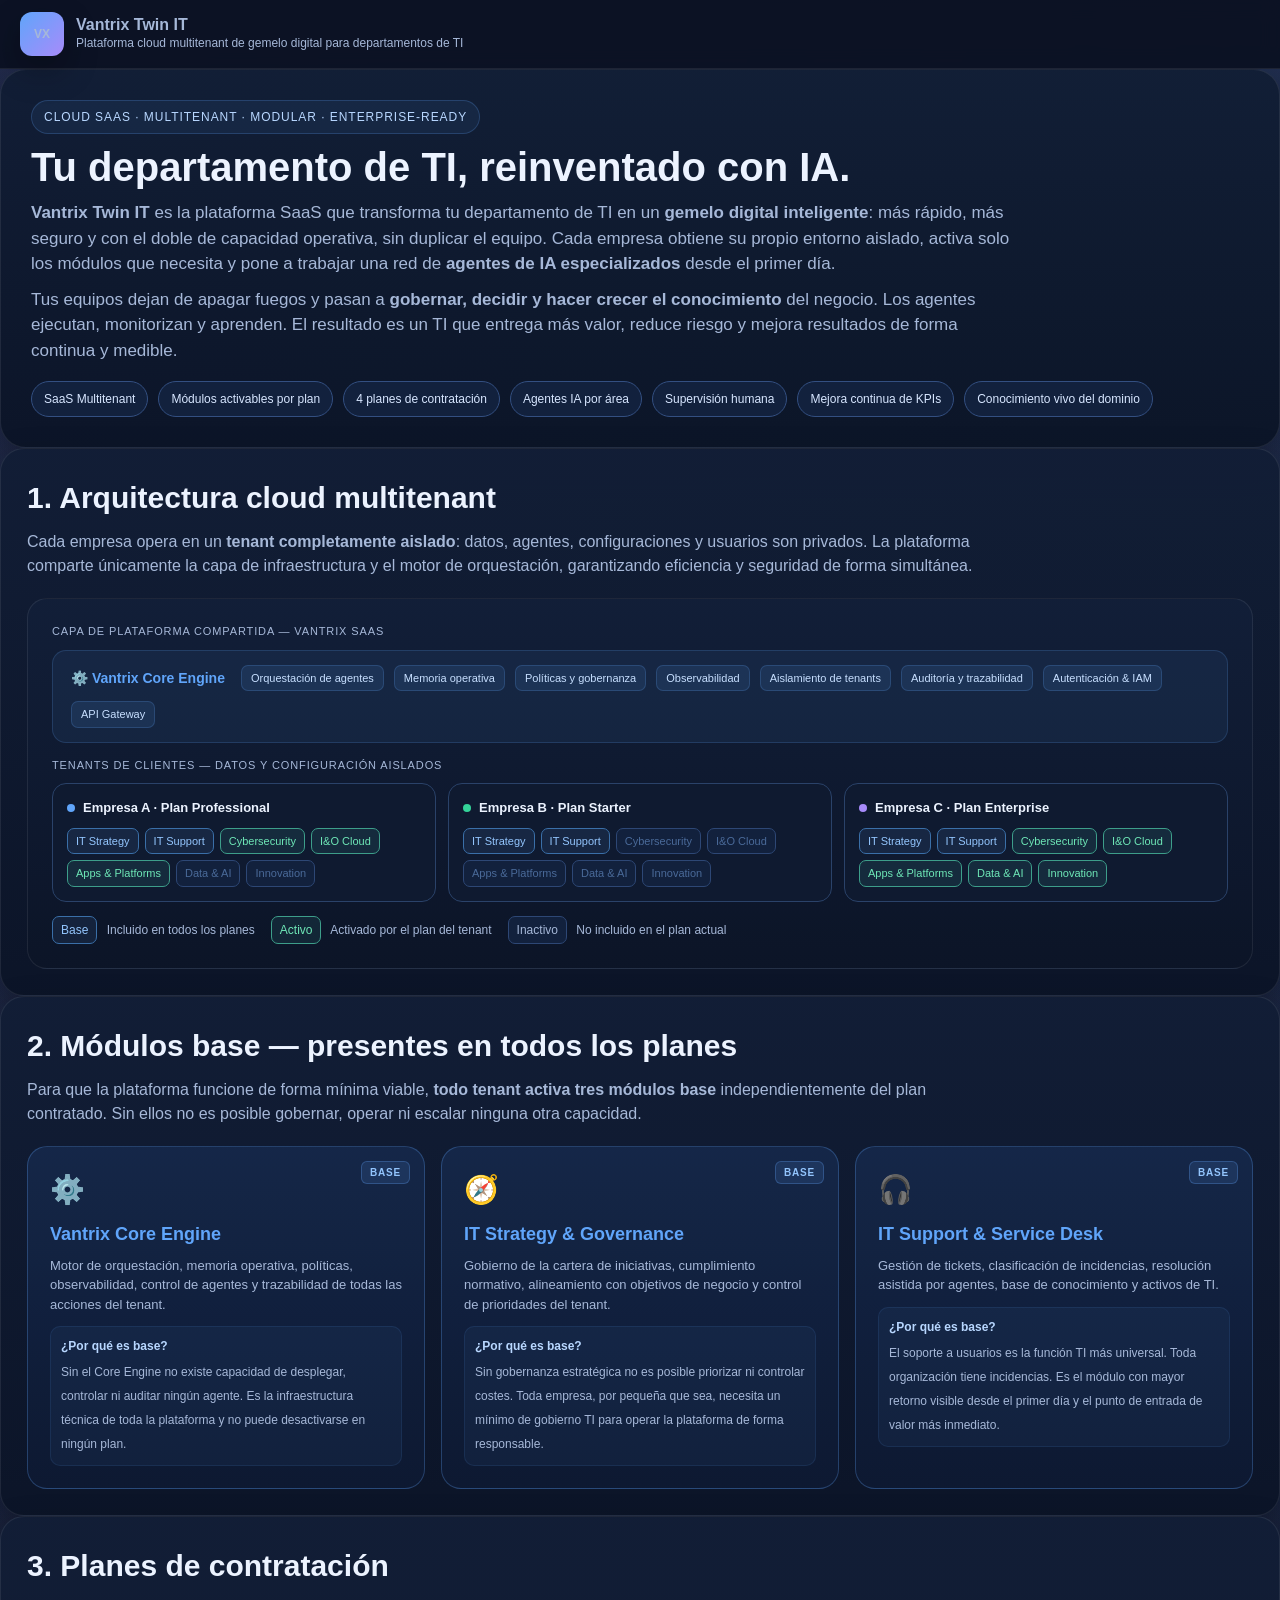
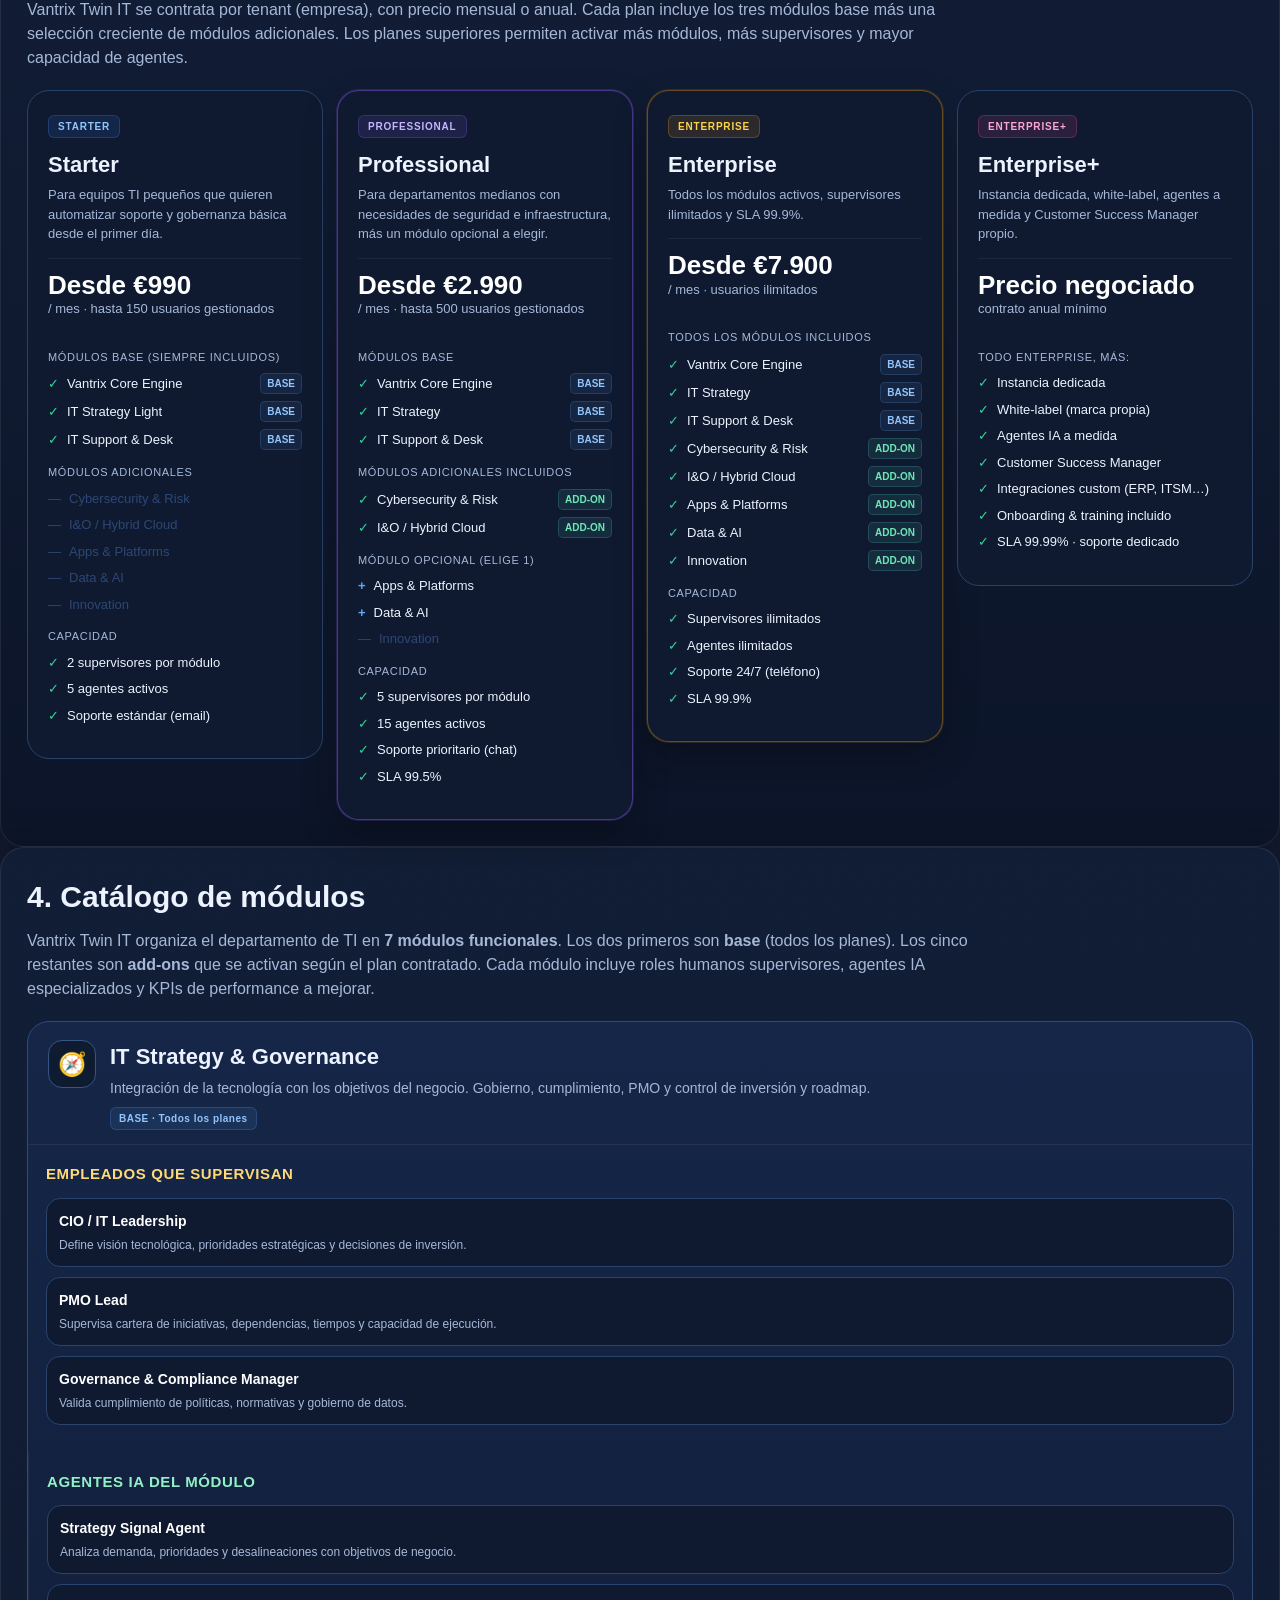
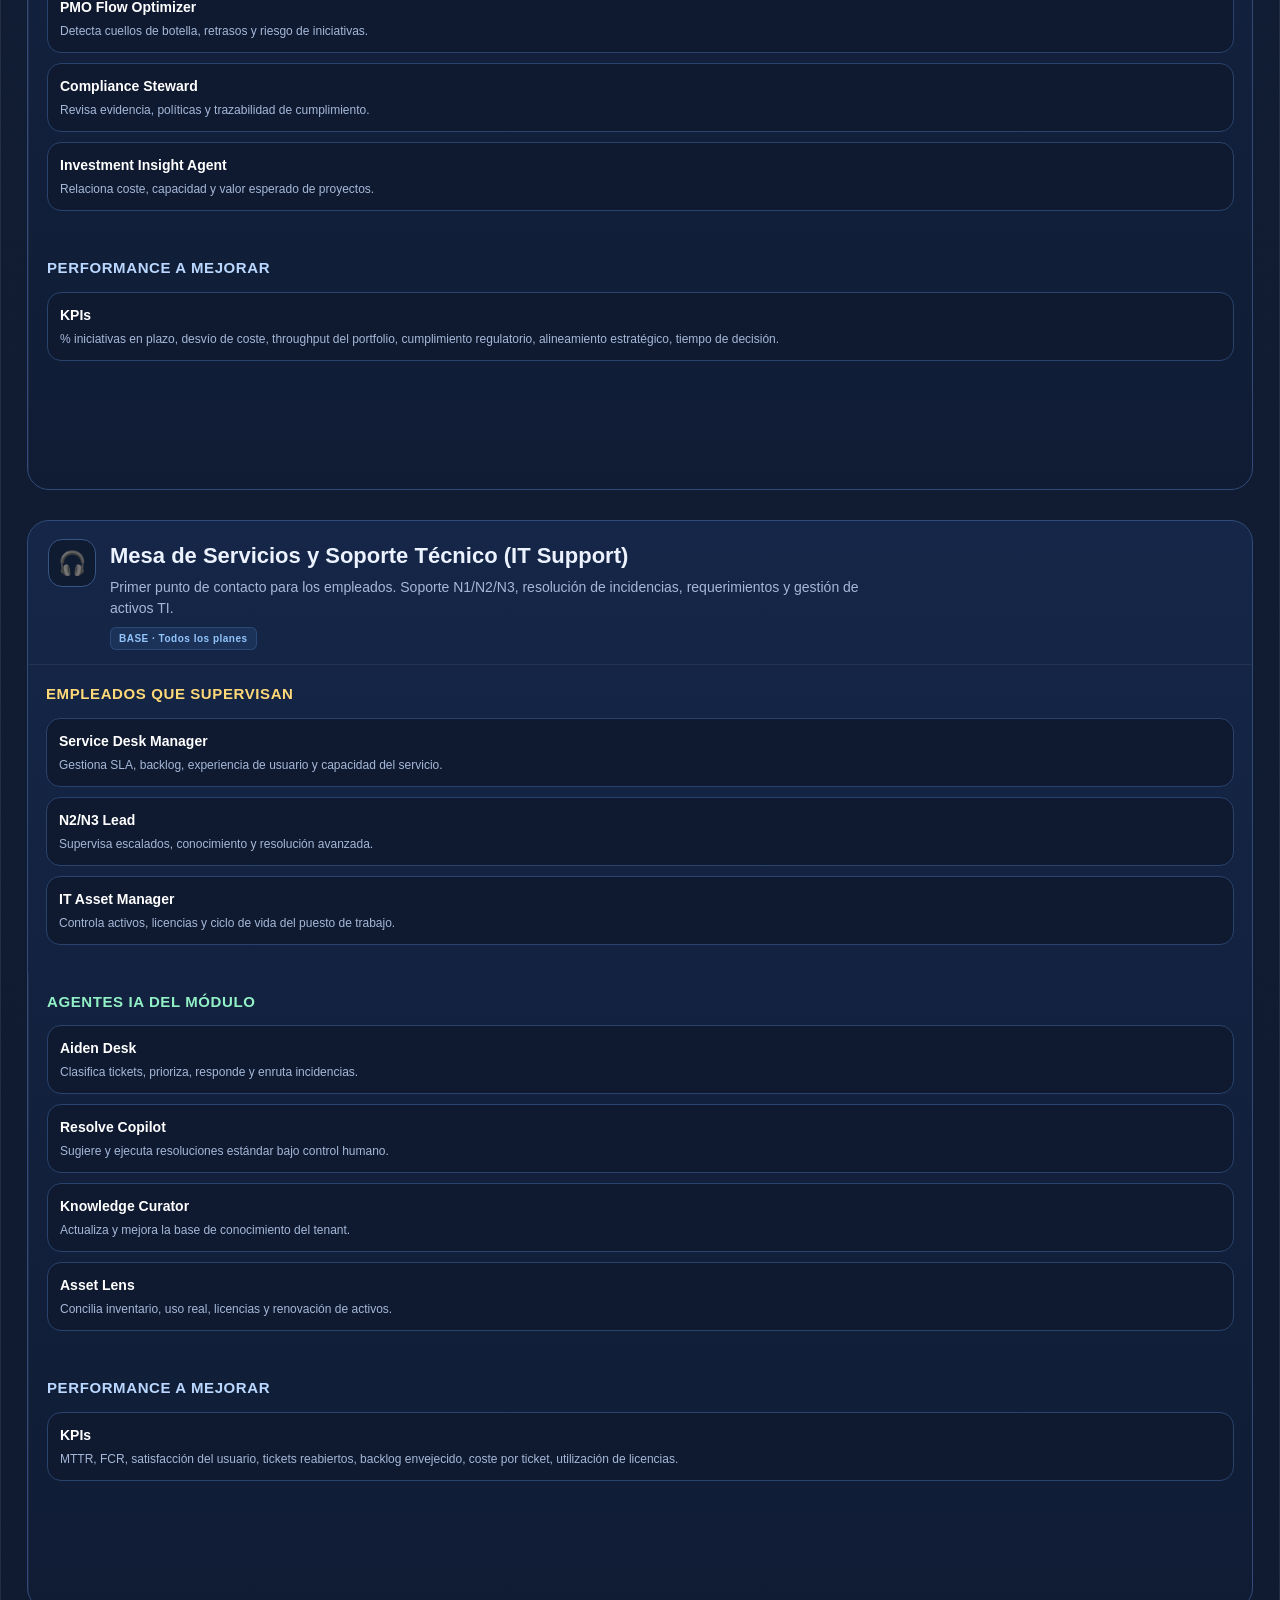
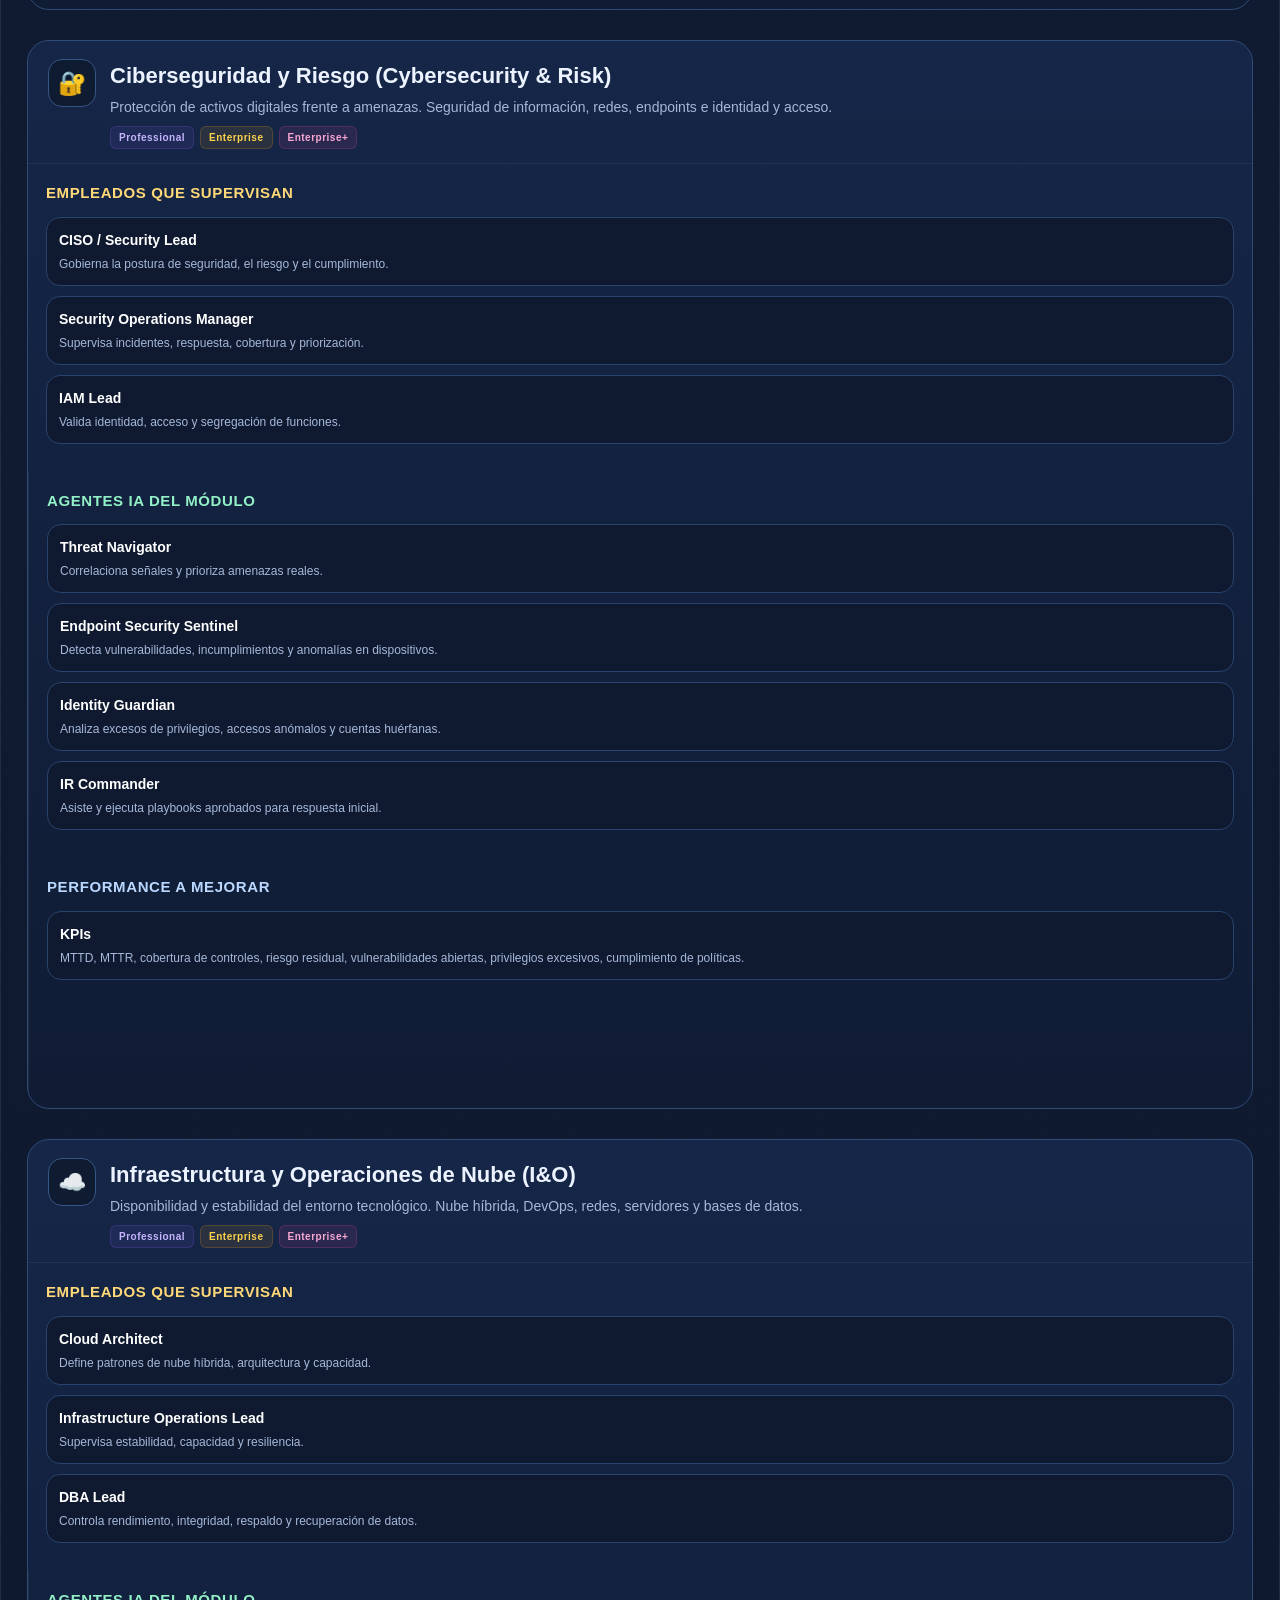
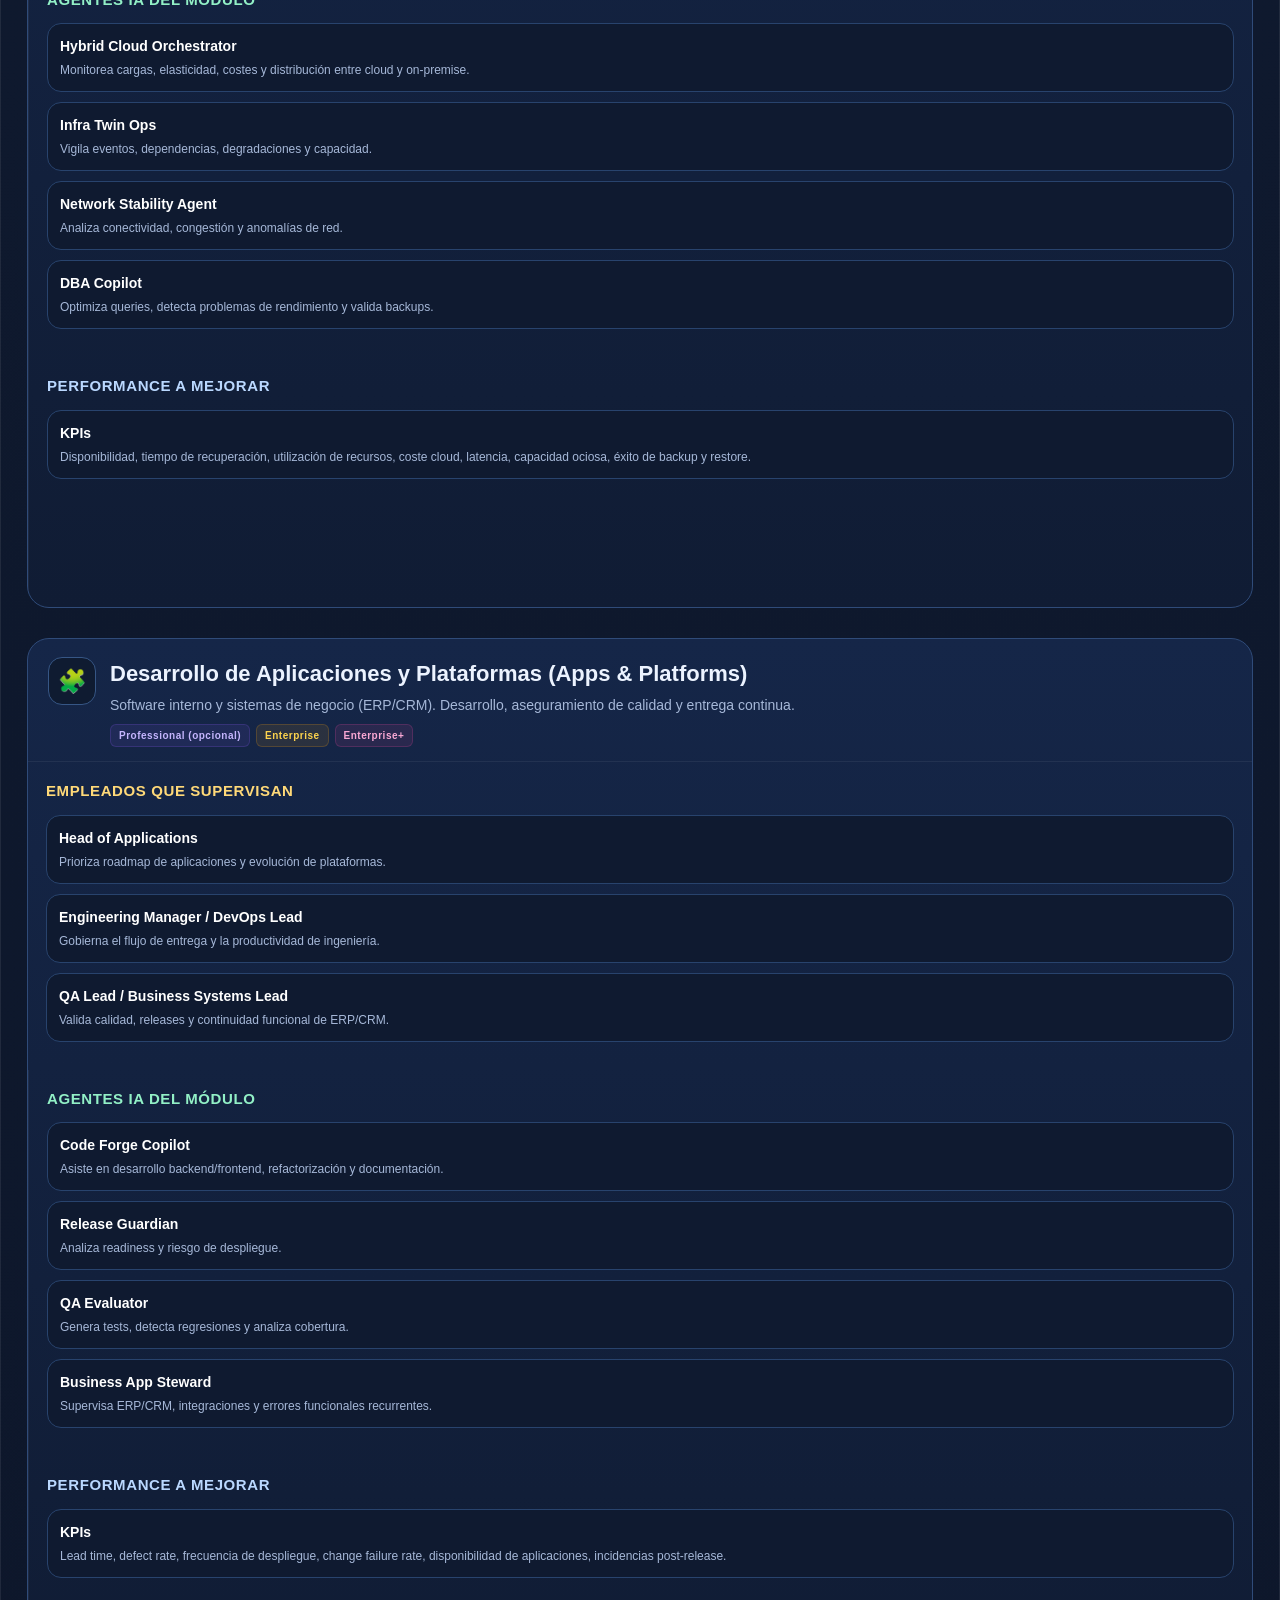
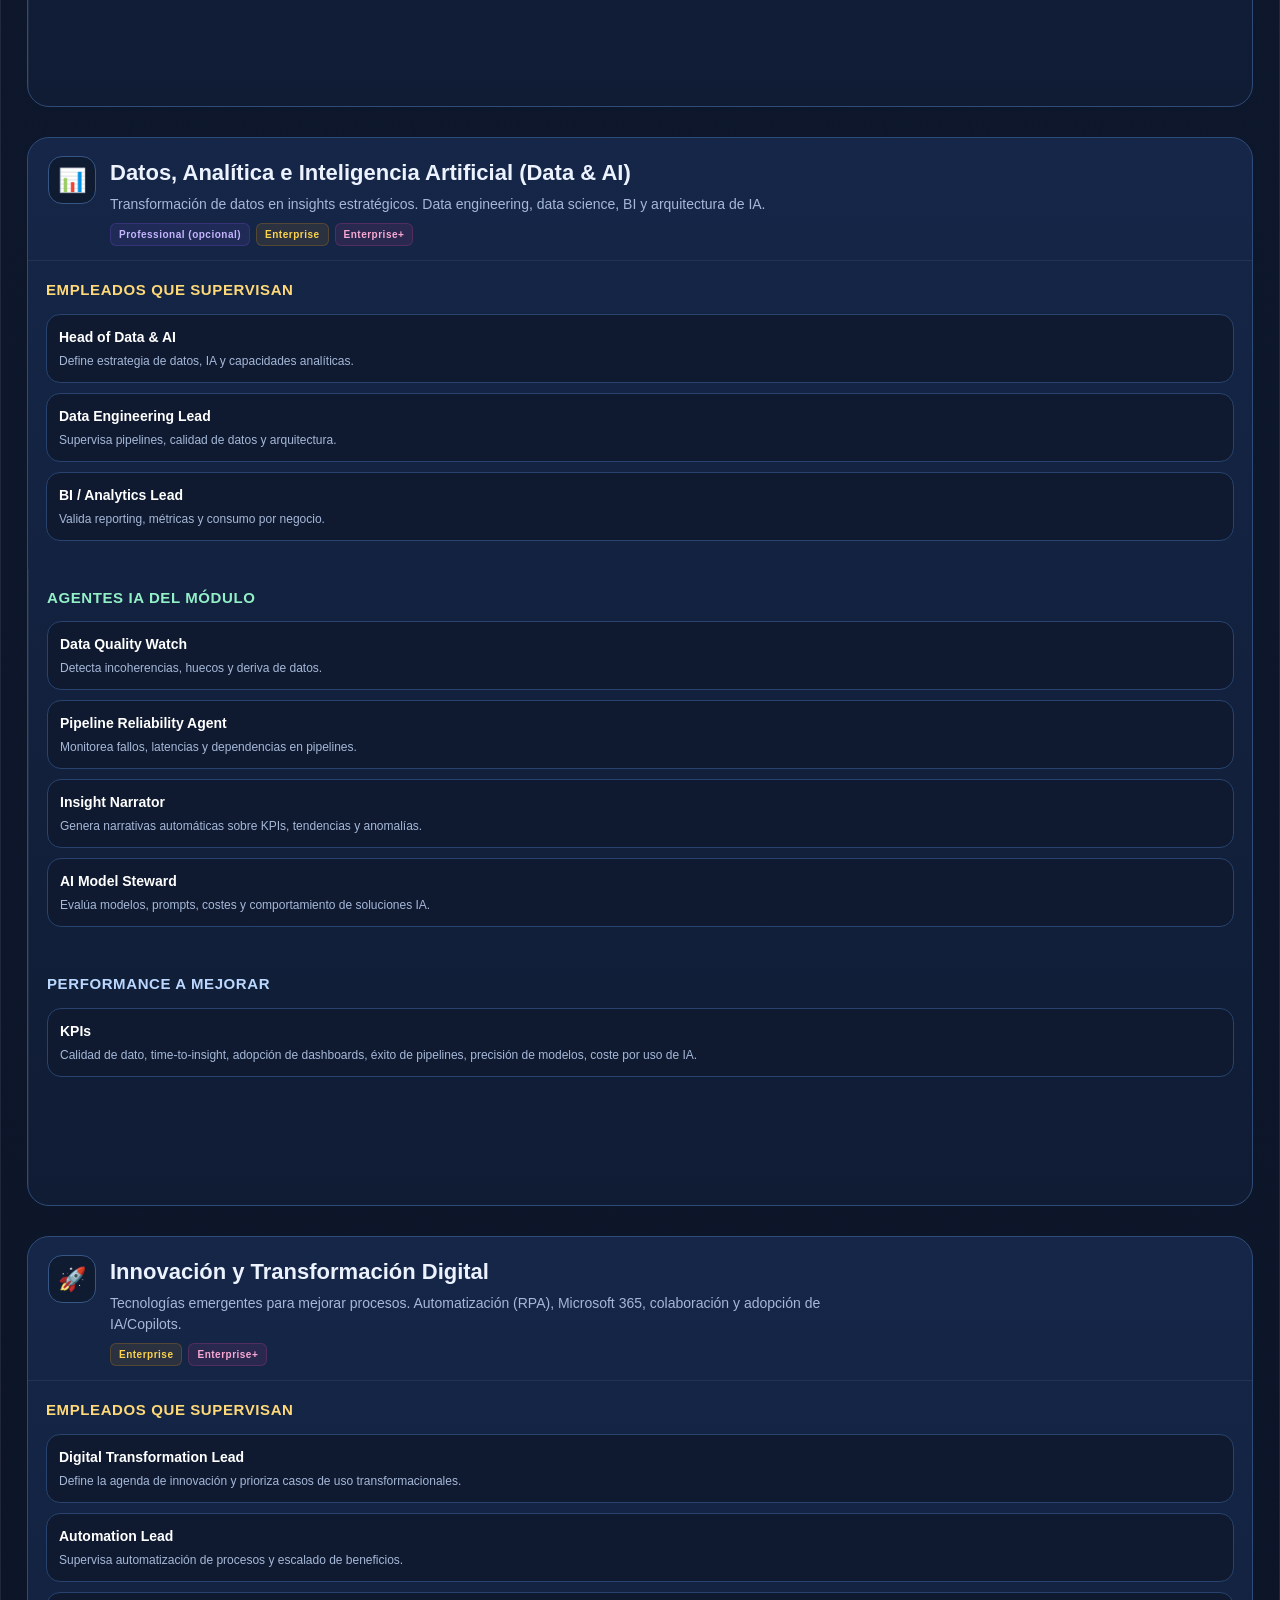
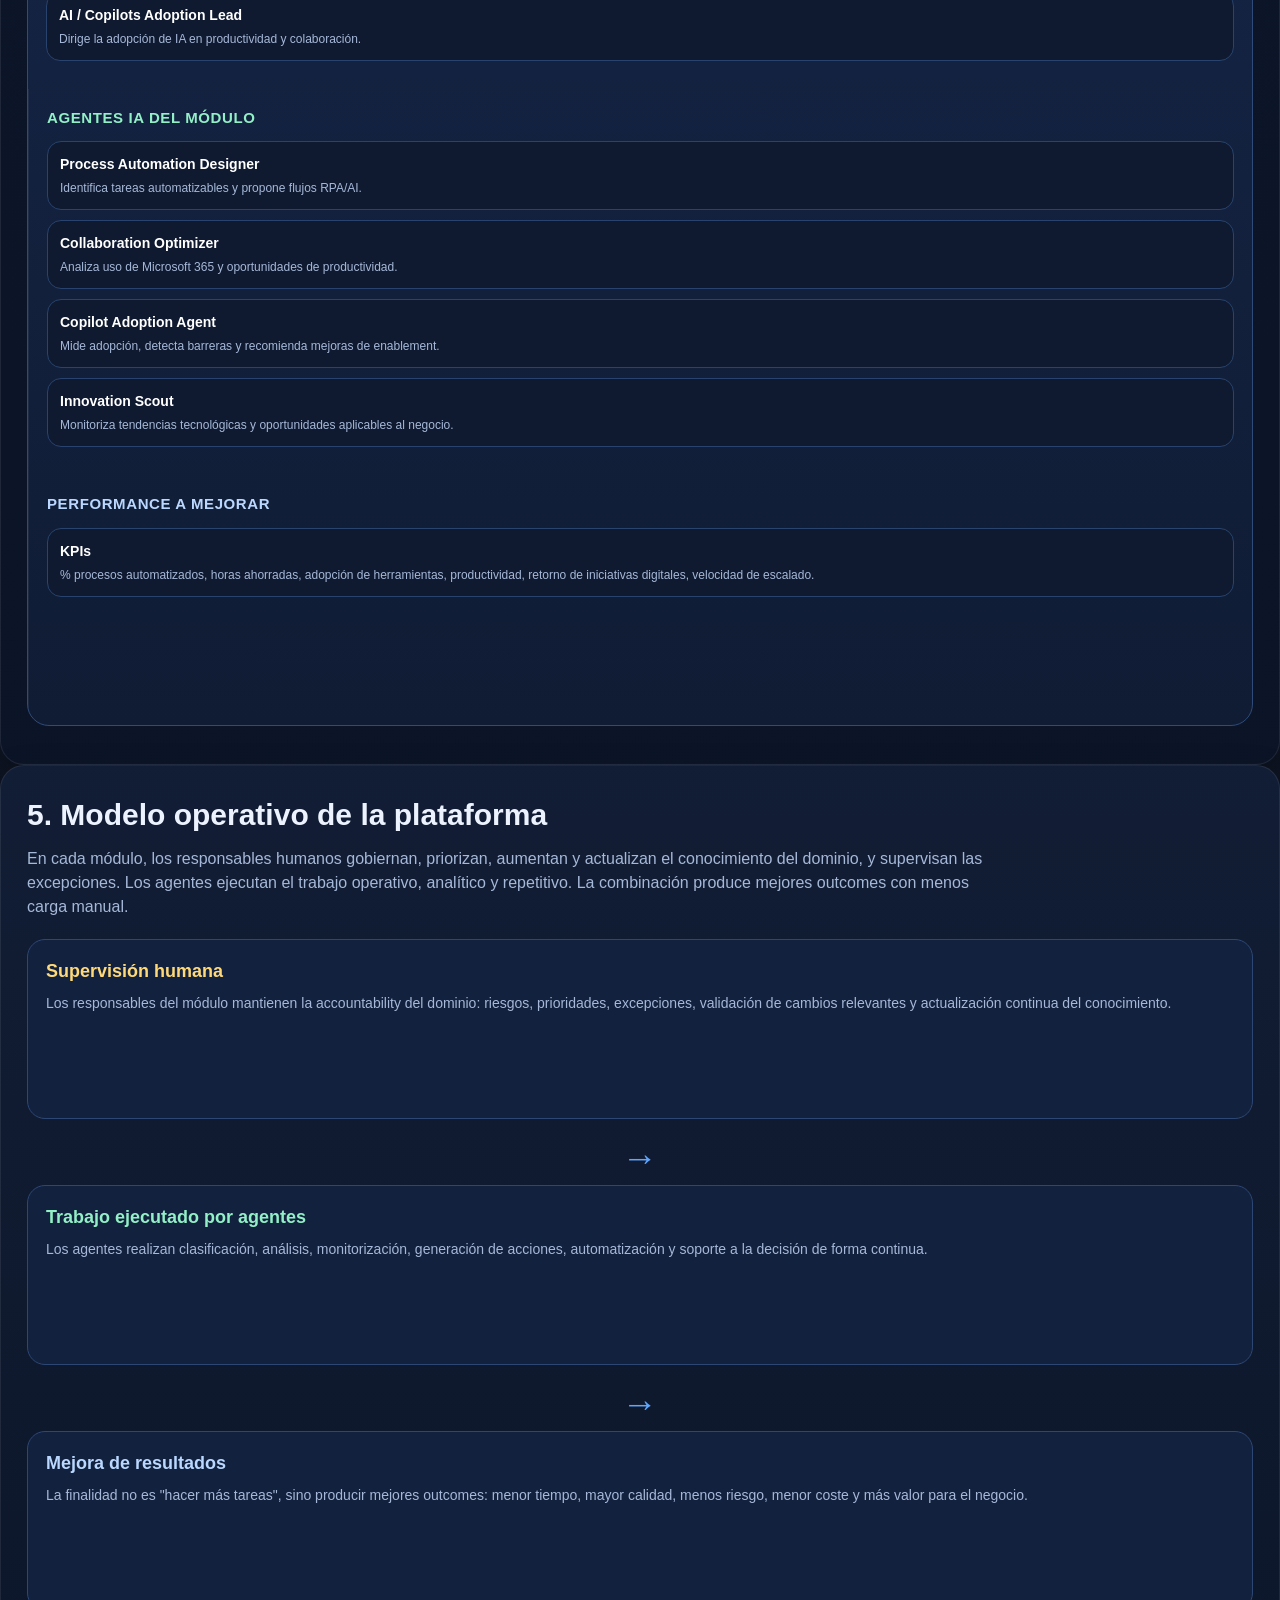
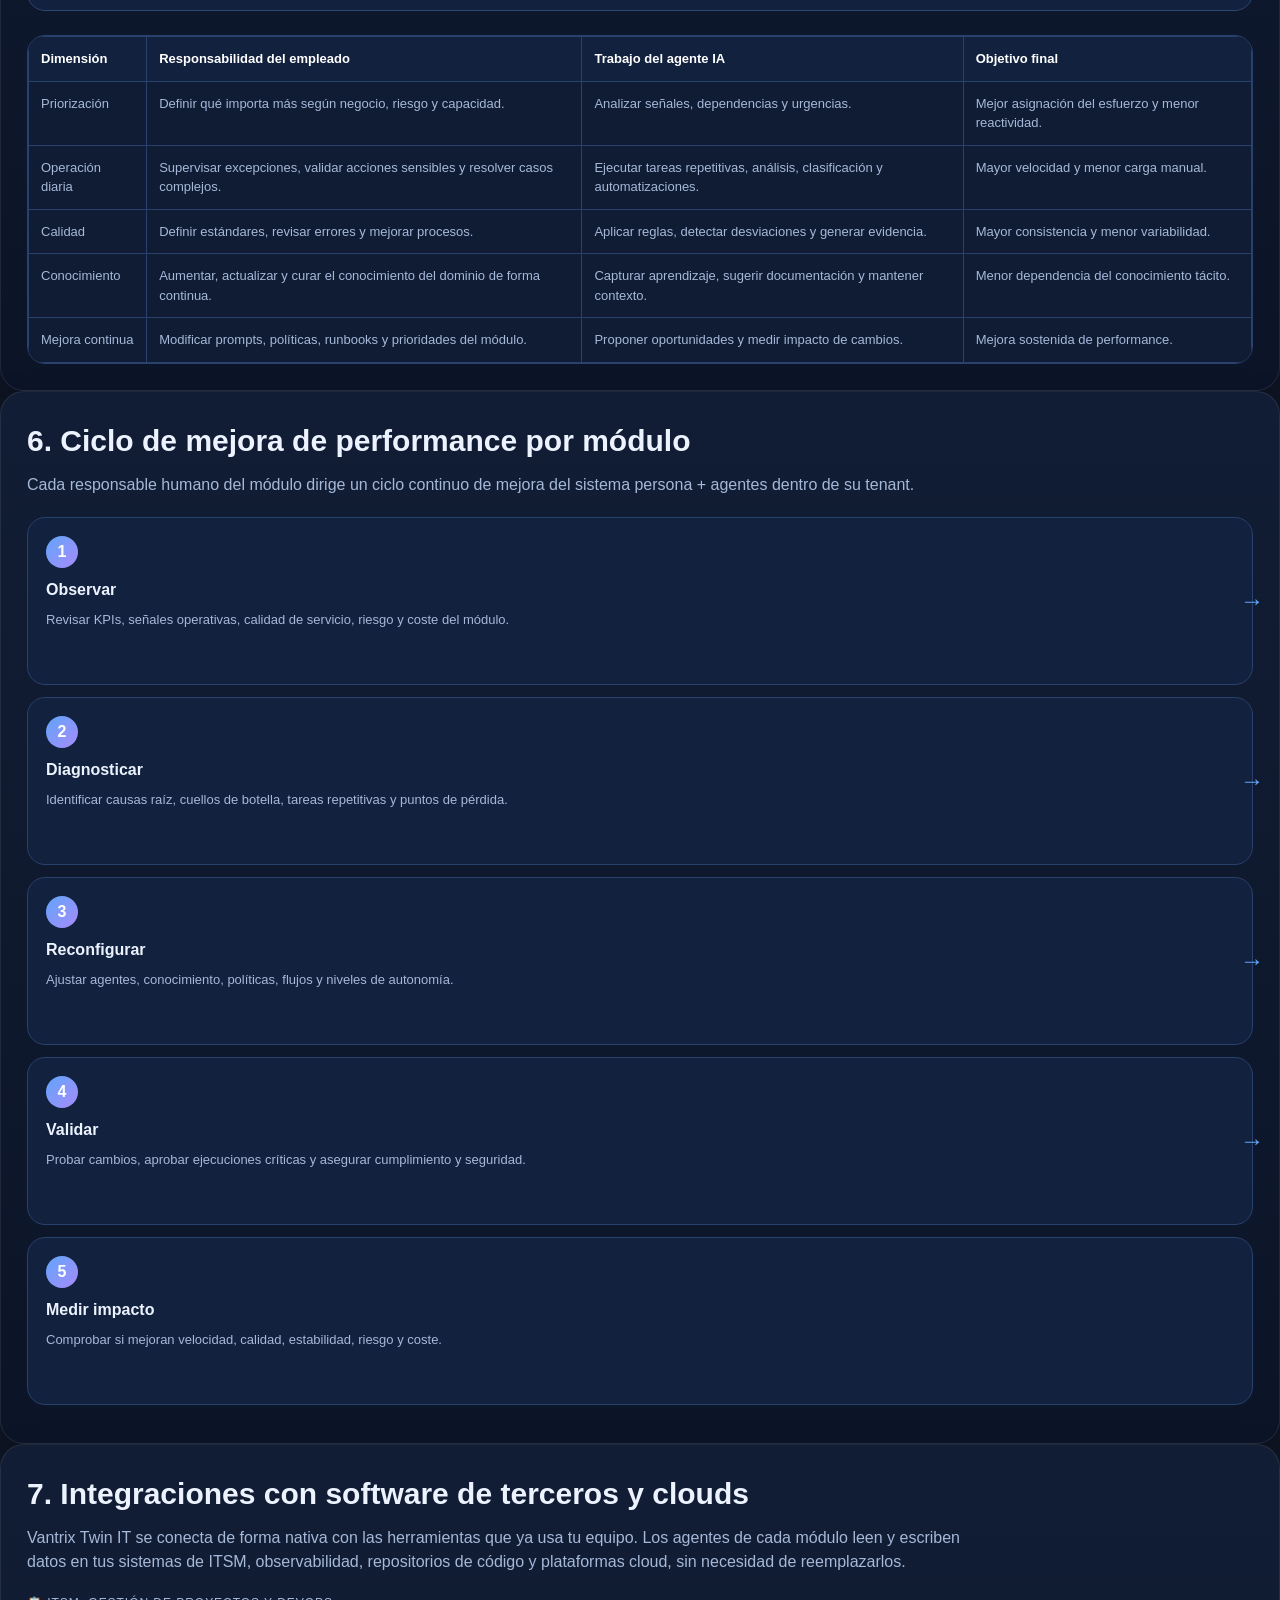
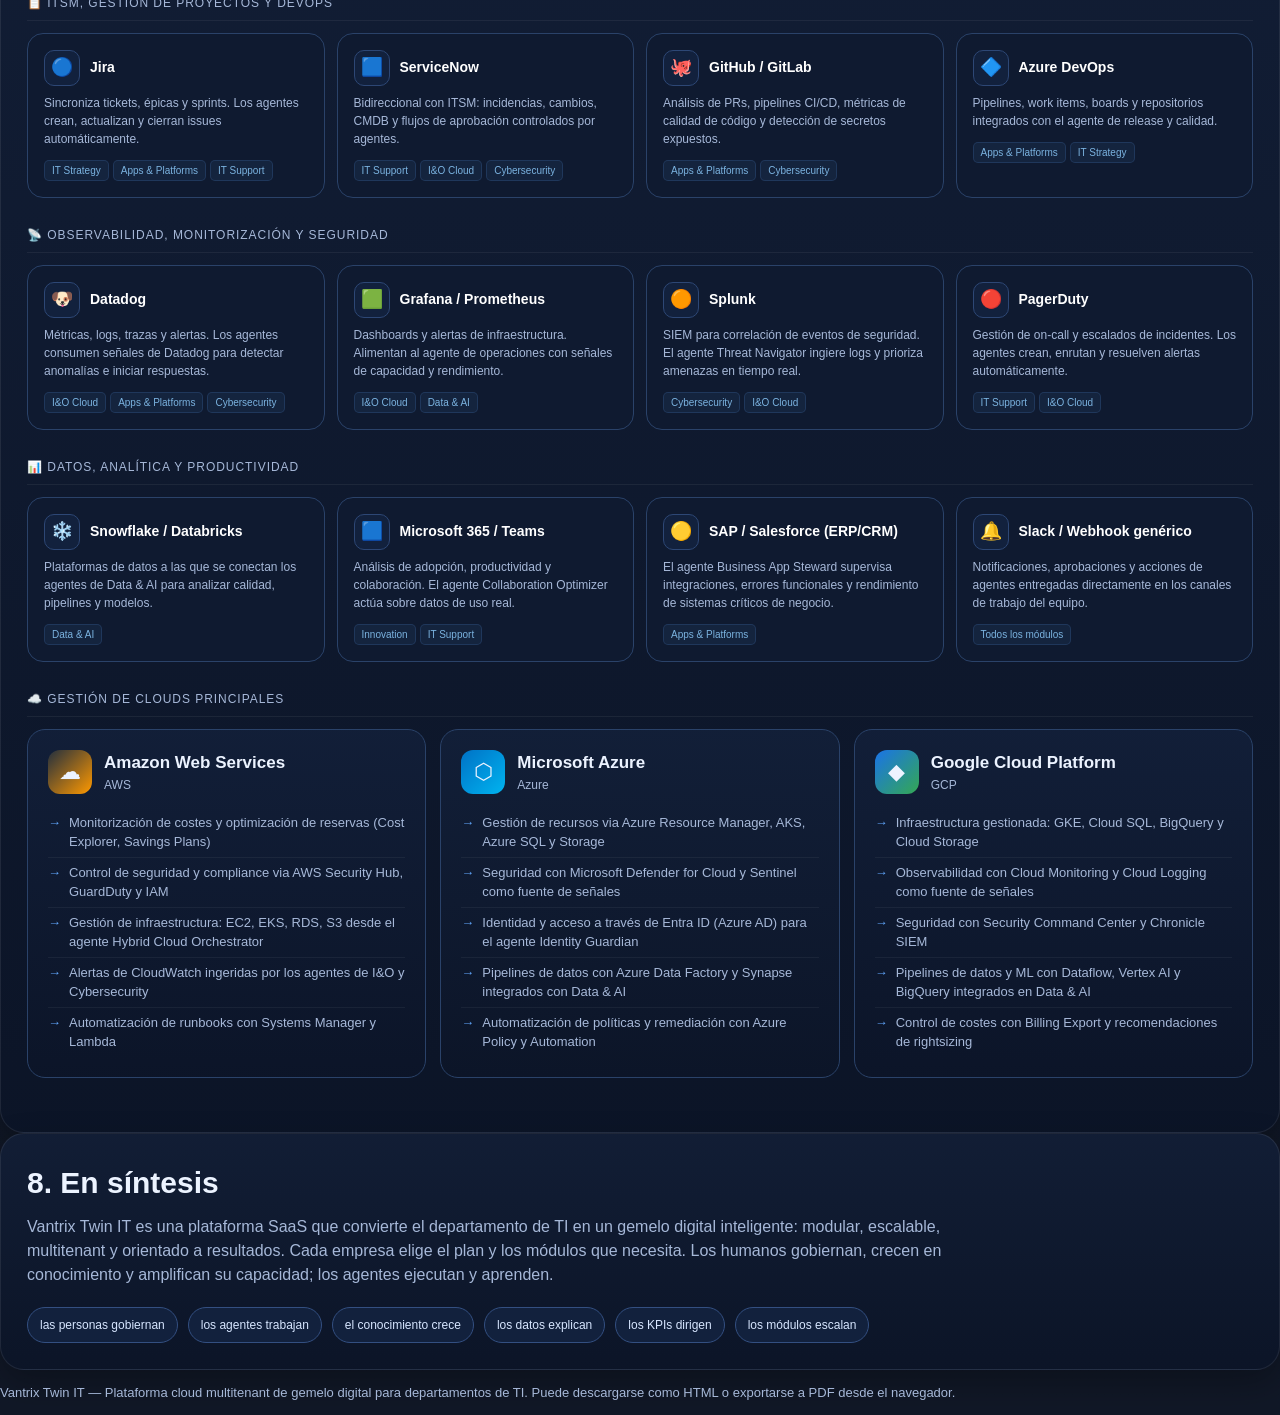
==== commit d81eca00: "Update vantrix-twin-it.html" ====
--- a/vantrix-twin-it.html
+++ b/vantrix-twin-it.html
@@ -1,7 +1,8 @@
-<!DOCTYPE html>
-<html lang="es"><head>  
-  <meta charset="UTF-8">  
-  <meta name="viewport" content="width=device-width, initial-scale=1.0">  
+<!DOCTYPE html>  
+<html lang="es">  
+<head>  
+  <meta charset="UTF-8" />  
+  <meta name="viewport" content="width=device-width, initial-scale=1.0" />  
   <title>Vantrix Twin IT - Gemelo Digital del Departamento de TI</title>  
   <style>  
     :root{  
@@ -432,13 +433,56 @@
       color:var(--muted);  
       font-size:13px;  
     }  
-  
-    @media print{  
-      .topbar{display:none}  
-      body{background:#fff;color:#111}  
-      .hero-card,.panel,.diagram,.kpi,.m-box,.area-card,.box,.mini,.step{  
-        background:#fff !important;  
-        color:#111 !important;  
+
+    /* ── INTEGRATIONS ─────────────────────────── */
+    .integ-group{margin-bottom:28px;}
+    .integ-group-title{
+      font-size:12px;text-transform:uppercase;letter-spacing:.08em;
+      color:var(--muted);margin-bottom:12px;
+      padding-bottom:8px;border-bottom:1px solid rgba(255,255,255,.06);
+    }
+    .integ-grid{display:grid;grid-template-columns:repeat(4,1fr);gap:12px;}
+    .integ-card{
+      background:#0f1a30;border:1px solid #2a4269;border-radius:16px;
+      padding:16px;display:flex;flex-direction:column;gap:8px;
+    }
+    .integ-card:hover{border-color:rgba(96,165,250,.4);}
+    .integ-top{display:flex;align-items:center;gap:10px;}
+    .integ-logo{
+      width:36px;height:36px;border-radius:10px;
+      display:grid;place-items:center;
+      font-size:18px;flex:0 0 auto;
+      background:#12213d;border:1px solid #2d4775;
+    }
+    .integ-name{font-size:14px;font-weight:700;color:#fff;}
+    .integ-desc{font-size:12px;color:var(--muted);margin:0;}
+    .integ-modules{display:flex;flex-wrap:wrap;gap:4px;margin-top:4px;}
+    .integ-mod{
+      font-size:10px;padding:2px 7px;border-radius:5px;
+      background:rgba(96,165,250,.07);border:1px solid rgba(96,165,250,.15);color:#7bb3e0;
+    }
+    .cloud-grid{display:grid;grid-template-columns:repeat(3,1fr);gap:14px;}
+    .cloud-card{
+      background:linear-gradient(180deg,rgba(18,31,56,.98),rgba(12,21,40,.98));
+      border:1px solid #2a4269;border-radius:18px;padding:20px;
+    }
+    .cloud-header{display:flex;align-items:center;gap:12px;margin-bottom:14px;}
+    .cloud-logo{
+      width:44px;height:44px;border-radius:12px;
+      display:grid;place-items:center;font-size:22px;
+      flex:0 0 auto;
+    }
+    .cloud-aws{background:linear-gradient(135deg,#232f3e,#ff9900);}
+    .cloud-azure{background:linear-gradient(135deg,#0072c6,#00b4f0);}
+    .cloud-gcp{background:linear-gradient(135deg,#1a73e8,#34a853);}
+    .cloud-name{font-size:17px;font-weight:800;}
+    .cloud-feats{list-style:none;margin:0;padding:0;}
+    .cloud-feats li{color:var(--muted);font-size:13px;padding:5px 0;
+      border-bottom:1px solid rgba(255,255,255,.05);display:flex;gap:8px;}
+    .cloud-feats li:last-child{border-bottom:none;}
+    .cloud-feats li::before{content:'→';color:var(--accent);flex:0 0 auto;}
+    @media (max-width:1250px){.integ-grid{grid-template-columns:repeat(2,1fr);}}
+    @media (max-width:800px){.integ-grid,.cloud-grid{grid-template-columns:1fr;}}
         box-shadow:none !important;  
         border:1px solid #ccc !important;  
       }  
@@ -670,7 +714,7 @@
         <div class="mt-layer-label">Tenants de clientes — datos y configuración aislados</div>
         <div class="mt-tenants">
           <div class="mt-tenant">
-            <div class="mt-tenant-header"><span class="mt-dot dot-a"></span> Empresa A · Plan Professional</div>
+            <div class="mt-tenant-header"><span class="mt-dot dot-a"></span> Empresa A &middot; Plan Professional</div>
             <div class="mt-module-list">
               <span class="mt-mod base">IT Strategy</span>
               <span class="mt-mod base">IT Support</span>
@@ -682,7 +726,7 @@
             </div>
           </div>
           <div class="mt-tenant">
-            <div class="mt-tenant-header"><span class="mt-dot dot-b"></span> Empresa B · Plan Starter</div>
+            <div class="mt-tenant-header"><span class="mt-dot dot-b"></span> Empresa B &middot; Plan Starter</div>
             <div class="mt-module-list">
               <span class="mt-mod base">IT Strategy</span>
               <span class="mt-mod base">IT Support</span>
@@ -694,7 +738,7 @@
             </div>
           </div>
           <div class="mt-tenant">
-            <div class="mt-tenant-header"><span class="mt-dot dot-c"></span> Empresa C · Plan Enterprise</div>
+            <div class="mt-tenant-header"><span class="mt-dot dot-c"></span> Empresa C &middot; Plan Enterprise</div>
             <div class="mt-module-list">
               <span class="mt-mod base">IT Strategy</span>
               <span class="mt-mod base">IT Support</span>
@@ -778,7 +822,7 @@
             <div class="plan-desc">Para equipos TI pequeños que quieren automatizar soporte y gobernanza básica desde el primer día.</div>
             <div class="plan-price">
               <strong>Desde €990</strong>
-              / mes · hasta 150 usuarios gestionados
+              / mes &middot; hasta 150 usuarios gestionados
             </div>
           </div>
           <div class="plan-modules">
@@ -808,7 +852,7 @@
             <div class="plan-desc">Para departamentos medianos con necesidades de seguridad e infraestructura, más un módulo opcional a elegir.</div>
             <div class="plan-price">
               <strong>Desde €2.990</strong>
-              / mes · hasta 500 usuarios gestionados
+              / mes &middot; hasta 500 usuarios gestionados
             </div>
           </div>
           <div class="plan-modules">
@@ -840,7 +884,7 @@
             <div class="plan-desc">Todos los módulos activos, supervisores ilimitados y SLA 99.9%.</div>
             <div class="plan-price">
               <strong>Desde €7.900</strong>
-              / mes · usuarios ilimitados
+              / mes &middot; usuarios ilimitados
             </div>
           </div>
           <div class="plan-modules">
@@ -895,7 +939,7 @@
     <div class="panel">
       <h3>4. Catálogo de módulos</h3>
       <p class="lead">
-        Vantrix Twin IT organiza el departamento de TI en <strong>7 módulos funcionales</strong>. Los tres primeros son <strong>base</strong> (todos los planes). Los cuatro restantes son <strong>add-ons</strong> que se activan según el plan contratado. Cada módulo incluye roles humanos supervisores, agentes IA especializados y KPIs de performance a mejorar.
+        Vantrix Twin IT organiza el departamento de TI en <strong>7 módulos funcionales</strong>. Los dos primeros son <strong>base</strong> (todos los planes). Los cinco restantes son <strong>add-ons</strong> que se activan según el plan contratado. Cada módulo incluye roles humanos supervisores, agentes IA especializados y KPIs de performance a mejorar.
       </p>
       <div class="areas-grid">
 
@@ -1250,10 +1294,229 @@
     </div>
   </section>
 
-  <!-- 7. EN SÍNTESIS -->
+  <!-- 7. INTEGRACIONES -->
   <section class="section">
     <div class="panel">
-      <h3>7. En síntesis</h3>
+      <h3>7. Integraciones con software de terceros y clouds</h3>
+      <p class="lead">
+        Vantrix Twin IT se conecta de forma nativa con las herramientas que ya usa tu equipo. Los agentes de cada módulo leen y escriben datos en tus sistemas de ITSM, observabilidad, repositorios de código y plataformas cloud, sin necesidad de reemplazarlos.
+      </p>
+
+      <!-- ITSM & DEVOPS -->
+      <div class="integ-group">
+        <div class="integ-group-title">📋 ITSM, Gestión de proyectos y DevOps</div>
+        <div class="integ-grid">
+          <div class="integ-card">
+            <div class="integ-top">
+              <div class="integ-logo">🔵</div>
+              <span class="integ-name">Jira</span>
+            </div>
+            <p class="integ-desc">Sincroniza tickets, épicas y sprints. Los agentes crean, actualizan y cierran issues automáticamente.</p>
+            <div class="integ-modules">
+              <span class="integ-mod">IT Strategy</span>
+              <span class="integ-mod">Apps &amp; Platforms</span>
+              <span class="integ-mod">IT Support</span>
+            </div>
+          </div>
+          <div class="integ-card">
+            <div class="integ-top">
+              <div class="integ-logo">🟦</div>
+              <span class="integ-name">ServiceNow</span>
+            </div>
+            <p class="integ-desc">Bidireccional con ITSM: incidencias, cambios, CMDB y flujos de aprobación controlados por agentes.</p>
+            <div class="integ-modules">
+              <span class="integ-mod">IT Support</span>
+              <span class="integ-mod">I&amp;O Cloud</span>
+              <span class="integ-mod">Cybersecurity</span>
+            </div>
+          </div>
+          <div class="integ-card">
+            <div class="integ-top">
+              <div class="integ-logo">🐙</div>
+              <span class="integ-name">GitHub / GitLab</span>
+            </div>
+            <p class="integ-desc">Análisis de PRs, pipelines CI/CD, métricas de calidad de código y detección de secretos expuestos.</p>
+            <div class="integ-modules">
+              <span class="integ-mod">Apps &amp; Platforms</span>
+              <span class="integ-mod">Cybersecurity</span>
+            </div>
+          </div>
+          <div class="integ-card">
+            <div class="integ-top">
+              <div class="integ-logo">🔷</div>
+              <span class="integ-name">Azure DevOps</span>
+            </div>
+            <p class="integ-desc">Pipelines, work items, boards y repositorios integrados con el agente de release y calidad.</p>
+            <div class="integ-modules">
+              <span class="integ-mod">Apps &amp; Platforms</span>
+              <span class="integ-mod">IT Strategy</span>
+            </div>
+          </div>
+        </div>
+      </div>
+
+      <!-- OBSERVABILIDAD -->
+      <div class="integ-group">
+        <div class="integ-group-title">📡 Observabilidad, monitorización y seguridad</div>
+        <div class="integ-grid">
+          <div class="integ-card">
+            <div class="integ-top">
+              <div class="integ-logo">🐶</div>
+              <span class="integ-name">Datadog</span>
+            </div>
+            <p class="integ-desc">Métricas, logs, trazas y alertas. Los agentes consumen señales de Datadog para detectar anomalías e iniciar respuestas.</p>
+            <div class="integ-modules">
+              <span class="integ-mod">I&amp;O Cloud</span>
+              <span class="integ-mod">Apps &amp; Platforms</span>
+              <span class="integ-mod">Cybersecurity</span>
+            </div>
+          </div>
+          <div class="integ-card">
+            <div class="integ-top">
+              <div class="integ-logo">🟩</div>
+              <span class="integ-name">Grafana / Prometheus</span>
+            </div>
+            <p class="integ-desc">Dashboards y alertas de infraestructura. Alimentan al agente de operaciones con señales de capacidad y rendimiento.</p>
+            <div class="integ-modules">
+              <span class="integ-mod">I&amp;O Cloud</span>
+              <span class="integ-mod">Data &amp; AI</span>
+            </div>
+          </div>
+          <div class="integ-card">
+            <div class="integ-top">
+              <div class="integ-logo">🟠</div>
+              <span class="integ-name">Splunk</span>
+            </div>
+            <p class="integ-desc">SIEM para correlación de eventos de seguridad. El agente Threat Navigator ingiere logs y prioriza amenazas en tiempo real.</p>
+            <div class="integ-modules">
+              <span class="integ-mod">Cybersecurity</span>
+              <span class="integ-mod">I&amp;O Cloud</span>
+            </div>
+          </div>
+          <div class="integ-card">
+            <div class="integ-top">
+              <div class="integ-logo">🔴</div>
+              <span class="integ-name">PagerDuty</span>
+            </div>
+            <p class="integ-desc">Gestión de on-call y escalados de incidentes. Los agentes crean, enrutan y resuelven alertas automáticamente.</p>
+            <div class="integ-modules">
+              <span class="integ-mod">IT Support</span>
+              <span class="integ-mod">I&amp;O Cloud</span>
+            </div>
+          </div>
+        </div>
+      </div>
+
+      <!-- DATOS Y PRODUCTIVIDAD -->
+      <div class="integ-group">
+        <div class="integ-group-title">📊 Datos, analítica y productividad</div>
+        <div class="integ-grid">
+          <div class="integ-card">
+            <div class="integ-top">
+              <div class="integ-logo">❄️</div>
+              <span class="integ-name">Snowflake / Databricks</span>
+            </div>
+            <p class="integ-desc">Plataformas de datos a las que se conectan los agentes de Data &amp; AI para analizar calidad, pipelines y modelos.</p>
+            <div class="integ-modules">
+              <span class="integ-mod">Data &amp; AI</span>
+            </div>
+          </div>
+          <div class="integ-card">
+            <div class="integ-top">
+              <div class="integ-logo">🟦</div>
+              <span class="integ-name">Microsoft 365 / Teams</span>
+            </div>
+            <p class="integ-desc">Análisis de adopción, productividad y colaboración. El agente Collaboration Optimizer actúa sobre datos de uso real.</p>
+            <div class="integ-modules">
+              <span class="integ-mod">Innovation</span>
+              <span class="integ-mod">IT Support</span>
+            </div>
+          </div>
+          <div class="integ-card">
+            <div class="integ-top">
+              <div class="integ-logo">🟡</div>
+              <span class="integ-name">SAP / Salesforce (ERP/CRM)</span>
+            </div>
+            <p class="integ-desc">El agente Business App Steward supervisa integraciones, errores funcionales y rendimiento de sistemas críticos de negocio.</p>
+            <div class="integ-modules">
+              <span class="integ-mod">Apps &amp; Platforms</span>
+            </div>
+          </div>
+          <div class="integ-card">
+            <div class="integ-top">
+              <div class="integ-logo">🔔</div>
+              <span class="integ-name">Slack / Webhook genérico</span>
+            </div>
+            <p class="integ-desc">Notificaciones, aprobaciones y acciones de agentes entregadas directamente en los canales de trabajo del equipo.</p>
+            <div class="integ-modules">
+              <span class="integ-mod">Todos los módulos</span>
+            </div>
+          </div>
+        </div>
+      </div>
+
+      <!-- CLOUD PROVIDERS -->
+      <div class="integ-group">
+        <div class="integ-group-title">☁️ Gestión de clouds principales</div>
+        <div class="cloud-grid">
+          <div class="cloud-card">
+            <div class="cloud-header">
+              <div class="cloud-logo cloud-aws">☁</div>
+              <div>
+                <div class="cloud-name">Amazon Web Services</div>
+                <div style="color:var(--muted);font-size:12px;">AWS</div>
+              </div>
+            </div>
+            <ul class="cloud-feats">
+              <li>Monitorización de costes y optimización de reservas (Cost Explorer, Savings Plans)</li>
+              <li>Control de seguridad y compliance via AWS Security Hub, GuardDuty y IAM</li>
+              <li>Gestión de infraestructura: EC2, EKS, RDS, S3 desde el agente Hybrid Cloud Orchestrator</li>
+              <li>Alertas de CloudWatch ingeridas por los agentes de I&amp;O y Cybersecurity</li>
+              <li>Automatización de runbooks con Systems Manager y Lambda</li>
+            </ul>
+          </div>
+          <div class="cloud-card">
+            <div class="cloud-header">
+              <div class="cloud-logo cloud-azure">⬡</div>
+              <div>
+                <div class="cloud-name">Microsoft Azure</div>
+                <div style="color:var(--muted);font-size:12px;">Azure</div>
+              </div>
+            </div>
+            <ul class="cloud-feats">
+              <li>Gestión de recursos via Azure Resource Manager, AKS, Azure SQL y Storage</li>
+              <li>Seguridad con Microsoft Defender for Cloud y Sentinel como fuente de señales</li>
+              <li>Identidad y acceso a través de Entra ID (Azure AD) para el agente Identity Guardian</li>
+              <li>Pipelines de datos con Azure Data Factory y Synapse integrados con Data &amp; AI</li>
+              <li>Automatización de políticas y remediación con Azure Policy y Automation</li>
+            </ul>
+          </div>
+          <div class="cloud-card">
+            <div class="cloud-header">
+              <div class="cloud-logo cloud-gcp">◆</div>
+              <div>
+                <div class="cloud-name">Google Cloud Platform</div>
+                <div style="color:var(--muted);font-size:12px;">GCP</div>
+              </div>
+            </div>
+            <ul class="cloud-feats">
+              <li>Infraestructura gestionada: GKE, Cloud SQL, BigQuery y Cloud Storage</li>
+              <li>Observabilidad con Cloud Monitoring y Cloud Logging como fuente de señales</li>
+              <li>Seguridad con Security Command Center y Chronicle SIEM</li>
+              <li>Pipelines de datos y ML con Dataflow, Vertex AI y BigQuery integrados en Data &amp; AI</li>
+              <li>Control de costes con Billing Export y recomendaciones de rightsizing</li>
+            </ul>
+          </div>
+        </div>
+      </div>
+
+    </div>
+  </section>
+
+  <!-- 8. EN SÍNTESIS -->
+  <section class="section">
+    <div class="panel">
+      <h3>8. En síntesis</h3>
       <p class="lead">
         Vantrix Twin IT es una plataforma SaaS que convierte el departamento de TI en un gemelo digital inteligente: modular, escalable, multitenant y orientado a resultados. Cada empresa elige el plan y los módulos que necesita. Los humanos gobiernan, crecen en conocimiento y amplifican su capacidad; los agentes ejecutan y aprenden.
       </p>
@@ -1286,521 +1549,5 @@
       URL.revokeObjectURL(url);
     }
   </script>
-
-
-  
-  
-  <div class="topbar">  
-    <div class="topbar-inner">  
-      <div class="brand">  
-        <div class="logo">VX</div>  
-        <div>  
-          <h1>Vantrix Twin IT</h1>  
-          <div>Gemelo digital del departamento de TI con supervisión humana y agentes IA por área</div>  
-        </div>  
-      </div>  
-      <div class="actions">  
-        <button onclick="window.print()">Guardar como PDF</button>  
-        <button class="secondary" onclick="downloadHtml()">Descargar HTML</button>  
-      </div>  
-    </div>  
-  </div>  
-  
-  <section class="hero">  
-    <div class="hero-card">  
-      <div class="eyebrow">Modern IT Department Digital Twin · Mid-Market / Enterprise</div>  
-      <h2>Vantrix Twin IT</h2>  
-      <p>  
-        <strong>Vantrix Twin IT</strong> es un concepto de <strong>gemelo digital del departamento de TI</strong> diseñado para una empresa mediana-grande. El modelo parte de una realidad clara: TI ya no es solo un área de soporte, sino un socio estratégico que impulsa transformación digital, inteligencia artificial, seguridad, experiencia de usuario y capacidad operativa del negocio.  
-      </p>  
-      <p>  
-        En este enfoque, <strong>los empleados de cada área supervisan y gobiernan una red de agentes de IA especializados</strong>. Los agentes realizan el trabajo operativo, analítico y repetitivo, mientras que los responsables humanos concentran su tiempo en mejorar la performance de resultados: calidad, velocidad, seguridad, coste, resiliencia e impacto de negocio; así como en aumentar y actualizar el conocimiento del dominio para mantener los agentes alineados con la realidad del negocio.  
-      </p>  
-  
-      <div class="pill-row">  
-        <div class="pill">IT Strategy</div>  
-        <div class="pill">Cybersecurity &amp; Risk</div>  
-        <div class="pill">I&amp;O / Hybrid Cloud</div>  
-        <div class="pill">Apps &amp; Platforms</div>  
-        <div class="pill">Data &amp; AI</div>  
-        <div class="pill">IT Support</div>  
-        <div class="pill">Innovation &amp; Transformation</div>  
-      </div>  
-    </div>  
-  </section>  
-  
-  <section class="section">  
-    <div class="overview">  
-      <div class="diagram">  
-        <div class="ring r1"></div>  
-        <div class="ring r2"></div>  
-        <div class="ring r3"></div>  
-  
-        <div class="core">  
-          <h4>Vantrix Core</h4>  
-          <p>Orquestación, memoria operativa, políticas, observabilidad, control de agentes y trazabilidad</p>  
-        </div>  
-  
-        <div class="node n1"><strong>IT Strategy</strong><span>Dirección y gobierno</span></div>  
-        <div class="node n2"><strong>Cybersecurity</strong><span>Riesgo y protección</span></div>  
-        <div class="node n3"><strong>I&amp;O</strong><span>Nube híbrida y operaciones</span></div>  
-        <div class="node n4"><strong>Apps &amp; Platforms</strong><span>Software y sistemas</span></div>  
-        <div class="node n5"><strong>Data &amp; AI</strong><span>Insights e inteligencia</span></div>  
-        <div class="node n6"><strong>IT Support</strong><span>Servicio al usuario</span></div>  
-        <div class="node n7"><strong>Innovation</strong><span>Transformación digital</span></div>  
-      </div>  
-  
-      <div class="panel" style="padding:20px;">  
-        <h3 style="font-size:24px;">Principio operativo</h3>  
-        <p class="lead" style="margin-bottom:16px;">  
-          Cada área se modela con tres capas:  
-        </p>  
-        <div class="kpi-side">  
-          <div class="kpi">  
-            <div class="n" style="color:#ffd978;">1</div>  
-            <div class="l">Capa humana</div>  
-            <p>Responsables de dominio, supervisores, líderes funcionales y expertos.</p>  
-          </div>  
-          <div class="kpi">  
-            <div class="n" style="color:#92f0c6;">2</div>  
-            <div class="l">Capa IA</div>  
-            <p>Agentes que ejecutan tareas, analizan señales y proponen o realizan acciones.</p>  
-          </div>  
-          <div class="kpi">  
-            <div class="n" style="color:#bad8ff;">3</div>  
-            <div class="l">Capa performance</div>  
-            <p>KPIs y outcomes que guían la mejora continua de cada dominio.</p>  
-          </div>  
-          <div class="kpi">  
-            <div class="n">Now</div>  
-            <div class="l">Modelo objetivo</div>  
-            <p>TI ágil, híbrido, seguro, automatizado y centrado en la experiencia del usuario.</p>  
-          </div>  
-        </div>  
-      </div>  
-    </div>  
-  </section>  
-  
-  <section class="section">  
-    <div class="panel">  
-      <h3>1. Idea organizativa del modelo</h3>  
-      <p class="lead">  
-        El departamento de TI se representa como un sistema de trabajo híbrido persona + agente. Las personas ya no se dedican principalmente a ejecutar tareas repetitivas, sino a <strong>supervisar, entrenar, gobernar y optimizar</strong> una fuerza de trabajo digital especializada. Los agentes realizan actividades operativas, predictivas, analíticas y de automatización; los empleados se concentran en mejorar los resultados del área.  
-      </p>  
-  
-      <div class="model-boxes">  
-        <div class="m-box">  
-          <h4 class="human-title">Supervisión humana</h4>  
-          <p>Los empleados del área mantienen la responsabilidad del dominio, los riesgos, las prioridades, las excepciones y la validación de cambios relevantes.</p>  
-        </div>  
-        <div class="arrow">→</div>  
-        <div class="m-box">  
-          <h4 class="ai-title">Trabajo ejecutado por agentes</h4>  
-          <p>Los agentes de IA realizan clasificación, análisis, monitorización, generación de acciones, automatización y soporte a la decisión.</p>  
-        </div>  
-        <div class="arrow">→</div>  
-        <div class="m-box">  
-          <h4 class="perf-title">Mejora de resultados</h4>  
-          <p>La finalidad del área no es “hacer más tareas”, sino producir mejores outcomes: menor tiempo, mayor calidad, menos riesgo, menor coste y más valor para el negocio.</p>  
-        </div>  
-      </div>  
-    </div>  
-  </section>  
-  
-  <section class="section">  
-    <div class="panel">  
-      <h3>2. Áreas funcionales del departamento de TI y su modelo de supervisión + agentes</h3>  
-      <p class="lead">  
-        A continuación se detallan las áreas funcionales clave que has definido, junto con una propuesta de rol humano supervisor, agentes IA asociados y los objetivos de performance que deben mejorar.  
-      </p>  
-  
-      <div class="areas-grid">  
-  
-        <article class="area-card">  
-          <div class="area-header">  
-            <div class="area-icon">🧭</div>  
-            <div>  
-              <h4>Dirección Estratégica y Gobernanza (IT Strategy)</h4>  
-              <p>  
-                Área que lidera la integración de la tecnología con los objetivos del negocio. Incluye CIO, PMO, gobierno, cumplimiento y control sobre costes, prioridades y ejecución del roadmap.  
-              </p>  
-            </div>  
-          </div>  
-          <div class="area-content">  
-            <div class="col human">  
-              <h5>Empleados que supervisan</h5>  
-              <div class="box"><strong>CIO / IT Leadership</strong><span>Define visión tecnológica, prioridades estratégicas y decisiones de inversión.</span></div>  
-              <div class="box"><strong>PMO Lead</strong><span>Supervisa cartera de iniciativas, dependencias, tiempos y capacidad de ejecución.</span></div>  
-              <div class="box"><strong>Governance &amp; Compliance Manager</strong><span>Valida cumplimiento de políticas, normativas y gobierno de datos.</span></div>  
-              <div class="box"><strong>Misión humana</strong><span>Asegurar alineamiento de TI con negocio y elevar la capacidad de entrega estratégica.</span></div>  
-            </div>  
-            <div class="col agent">  
-              <h5>Agentes IA que hacen el trabajo</h5>  
-              <div class="box"><strong>Strategy Signal Agent</strong><span>Analiza demanda, prioridades, dependencias y desalineaciones con objetivos de negocio.</span></div>  
-              <div class="box"><strong>PMO Flow Optimizer</strong><span>Detecta cuellos de botella, retrasos y riesgo de iniciativas.</span></div>  
-              <div class="box"><strong>Compliance Steward</strong><span>Revisa evidencia, políticas y trazabilidad de cumplimiento.</span></div>  
-              <div class="box"><strong>Investment Insight Agent</strong><span>Relaciona coste, capacidad y valor esperado de proyectos.</span></div>  
-            </div>  
-            <div class="col perf">  
-              <h5>Performance a mejorar</h5>  
-              <div class="box"><strong>KPIs</strong><span>% iniciativas en plazo, desvío de coste, throughput del portfolio, cumplimiento regulatorio, alineamiento estratégico, tiempo de decisión.</span></div>  
-            </div>  
-          </div>  
-        </article>  
-  
-        <article class="area-card">  
-          <div class="area-header">  
-            <div class="area-icon">🔐</div>  
-            <div>  
-              <h4>Ciberseguridad y Riesgo (Cybersecurity &amp; Risk)</h4>  
-              <p>  
-                Área crítica para proteger los activos digitales frente a amenazas crecientes. Incluye seguridad de la información, seguridad de redes y endpoints, e identidad y acceso.  
-              </p>  
-            </div>  
-          </div>  
-          <div class="area-content">  
-            <div class="col human">  
-              <h5>Empleados que supervisan</h5>  
-              <div class="box"><strong>CISO / Security Lead</strong><span>Gobierna la postura de seguridad, el riesgo y el cumplimiento.</span></div>  
-              <div class="box"><strong>Security Operations Manager</strong><span>Supervisa incidentes, respuesta, cobertura y priorización.</span></div>  
-              <div class="box"><strong>IAM Lead</strong><span>Valida identidad, acceso y segregación de funciones.</span></div>  
-              <div class="box"><strong>Misión humana</strong><span>Reducir exposición, mejorar tiempo de detección y asegurar protección proactiva.</span></div>  
-            </div>  
-            <div class="col agent">  
-              <h5>Agentes IA que hacen el trabajo</h5>  
-              <div class="box"><strong>Threat Navigator</strong><span>Correlaciona señales y prioriza amenazas reales.</span></div>  
-              <div class="box"><strong>Endpoint Security Sentinel</strong><span>Detecta vulnerabilidades, incumplimientos y anomalías en dispositivos.</span></div>  
-              <div class="box"><strong>Identity Guardian</strong><span>Analiza excesos de privilegios, accesos anómalos y cuentas huérfanas.</span></div>  
-              <div class="box"><strong>IR Commander</strong><span>Asiste y ejecuta playbooks aprobados para respuesta inicial.</span></div>  
-            </div>  
-            <div class="col perf">  
-              <h5>Performance a mejorar</h5>  
-              <div class="box"><strong>KPIs</strong><span>MTTD, MTTR, cobertura de controles, riesgo residual, vulnerabilidades abiertas, privilegios excesivos, cumplimiento de políticas.</span></div>  
-            </div>  
-          </div>  
-        </article>  
-  
-        <article class="area-card">  
-          <div class="area-header">  
-            <div class="area-icon">☁️</div>  
-            <div>  
-              <h4>Infraestructura y Operaciones de Nube (I&amp;O)</h4>  
-              <p>  
-                Garantiza la disponibilidad y estabilidad del entorno tecnológico. Incluye nube híbrida, DevOps, redes, servidores y administración de bases de datos.  
-              </p>  
-            </div>  
-          </div>  
-          <div class="area-content">  
-            <div class="col human">  
-              <h5>Empleados que supervisan</h5>  
-              <div class="box"><strong>Cloud Architect</strong><span>Define patrones de nube híbrida, arquitectura y capacidad.</span></div>  
-              <div class="box"><strong>Infrastructure Operations Lead</strong><span>Supervisa estabilidad, capacidad y resiliencia.</span></div>  
-              <div class="box"><strong>DBA Lead</strong><span>Controla rendimiento, integridad, respaldo y recuperación de datos.</span></div>  
-              <div class="box"><strong>Misión humana</strong><span>Maximizar disponibilidad, resiliencia y eficiencia operativa del entorno tecnológico.</span></div>  
-            </div>  
-            <div class="col agent">  
-              <h5>Agentes IA que hacen el trabajo</h5>  
-              <div class="box"><strong>Hybrid Cloud Orchestrator</strong><span>Monitorea cargas, elasticidad, costes y distribución entre cloud y on-premise.</span></div>  
-              <div class="box"><strong>Infra Twin Ops</strong><span>Vigila eventos, dependencias, degradaciones y capacidad.</span></div>  
-              <div class="box"><strong>Network Stability Agent</strong><span>Analiza conectividad, congestión y anomalías de red.</span></div>  
-              <div class="box"><strong>DBA Copilot</strong><span>Optimiza queries, detecta problemas de rendimiento y valida backups.</span></div>  
-            </div>  
-            <div class="col perf">  
-              <h5>Performance a mejorar</h5>  
-              <div class="box"><strong>KPIs</strong><span>Disponibilidad, tiempo de recuperación, utilización de recursos, coste cloud, latencia, capacidad ociosa, éxito de backup y restore.</span></div>  
-            </div>  
-          </div>  
-        </article>  
-  
-        <article class="area-card">  
-          <div class="area-header">  
-            <div class="area-icon">🧩</div>  
-            <div>  
-              <h4>Desarrollo de Aplicaciones y Plataformas (Apps &amp; Platforms)</h4>  
-              <p>  
-                Construye o personaliza el software que utiliza la empresa. Incluye desarrollo interno, sistemas de negocio como ERP/CRM y aseguramiento de calidad.  
-              </p>  
-            </div>  
-          </div>  
-          <div class="area-content">  
-            <div class="col human">  
-              <h5>Empleados que supervisan</h5>  
-              <div class="box"><strong>Head of Applications</strong><span>Prioriza roadmap de aplicaciones y evolución de plataformas.</span></div>  
-              <div class="box"><strong>Engineering Manager / DevOps Lead</strong><span>Gobierna el flujo de entrega y la productividad de ingeniería.</span></div>  
-              <div class="box"><strong>QA Lead / Business Systems Lead</strong><span>Valida calidad, releases y continuidad funcional de ERP/CRM.</span></div>  
-              <div class="box"><strong>Misión humana</strong><span>Mejorar velocidad de entrega, calidad y estabilidad de software y sistemas críticos.</span></div>  
-            </div>  
-            <div class="col agent">  
-              <h5>Agentes IA que hacen el trabajo</h5>  
-              <div class="box"><strong>Code Forge Copilot</strong><span>Asiste en desarrollo backend/frontend, refactorización y documentación.</span></div>  
-              <div class="box"><strong>Release Guardian</strong><span>Analiza readiness y riesgo de despliegue.</span></div>  
-              <div class="box"><strong>QA Evaluator</strong><span>Genera tests, detecta regresiones y analiza cobertura.</span></div>  
-              <div class="box"><strong>Business App Steward</strong><span>Supervisa ERP/CRM, integraciones y errores funcionales recurrentes.</span></div>  
-            </div>  
-            <div class="col perf">  
-              <h5>Performance a mejorar</h5>  
-              <div class="box"><strong>KPIs</strong><span>Lead time, defect rate, frecuencia de despliegue, change failure rate, disponibilidad de aplicaciones, incidencias post-release.</span></div>  
-            </div>  
-          </div>  
-        </article>  
-  
-        <article class="area-card">  
-          <div class="area-header">  
-            <div class="area-icon">📊</div>  
-            <div>  
-              <h4>Datos, Analítica e Inteligencia Artificial (Data &amp; AI)</h4>  
-              <p>  
-                Transforma datos en insights estratégicos. Incluye data engineering, data science, arquitectura de IA e inteligencia de negocios con tableros y analítica avanzada.  
-              </p>  
-            </div>  
-          </div>  
-          <div class="area-content">  
-            <div class="col human">  
-              <h5>Empleados que supervisan</h5>  
-              <div class="box"><strong>Head of Data &amp; AI</strong><span>Define estrategia de datos, IA y capacidades analíticas.</span></div>  
-              <div class="box"><strong>Data Engineering Lead</strong><span>Supervisa pipelines, calidad de datos y arquitectura.</span></div>  
-              <div class="box"><strong>BI / Analytics Lead</strong><span>Valida reporting, métricas y consumo por negocio.</span></div>  
-              <div class="box"><strong>Misión humana</strong><span>Convertir datos en decisiones y escalar el uso seguro y útil de la IA.</span></div>  
-            </div>  
-            <div class="col agent">  
-              <h5>Agentes IA que hacen el trabajo</h5>  
-              <div class="box"><strong>Data Quality Watch</strong><span>Detecta incoherencias, huecos y deriva de datos.</span></div>  
-              <div class="box"><strong>Pipeline Reliability Agent</strong><span>Monitorea fallos, latencias y dependencias en pipelines.</span></div>  
-              <div class="box"><strong>Insight Narrator</strong><span>Genera narrativas automáticas sobre KPIs, tendencias y anomalías.</span></div>  
-              <div class="box"><strong>AI Model Steward</strong><span>Evalúa modelos, prompts, costes y comportamiento de soluciones IA.</span></div>  
-            </div>  
-            <div class="col perf">  
-              <h5>Performance a mejorar</h5>  
-              <div class="box"><strong>KPIs</strong><span>Calidad de dato, time-to-insight, adopción de dashboards, éxito de pipelines, precisión de modelos, coste por uso de IA.</span></div>  
-            </div>  
-          </div>  
-        </article>  
-  
-        <article class="area-card">  
-          <div class="area-header">  
-            <div class="area-icon">🎧</div>  
-            <div>  
-              <h4>Mesa de Servicios y Soporte Técnico (IT Support)</h4>  
-              <p>  
-                Primer punto de contacto para los empleados. Incluye soporte N1/N2/N3, resolución de incidencias, requerimientos y gestión de activos de TI y licencias.  
-              </p>  
-            </div>  
-          </div>  
-          <div class="area-content">  
-            <div class="col human">  
-              <h5>Empleados que supervisan</h5>  
-              <div class="box"><strong>Service Desk Manager</strong><span>Gestiona SLA, backlog, experiencia de usuario y capacidad del servicio.</span></div>  
-              <div class="box"><strong>N2/N3 Lead</strong><span>Supervisa escalados, conocimiento y resolución avanzada.</span></div>  
-              <div class="box"><strong>IT Asset Manager</strong><span>Controla activos, licencias y ciclo de vida del puesto de trabajo.</span></div>  
-              <div class="box"><strong>Misión humana</strong><span>Mejorar la experiencia del usuario y reducir el trabajo repetitivo mediante automatización efectiva.</span></div>  
-            </div>  
-            <div class="col agent">  
-              <h5>Agentes IA que hacen el trabajo</h5>  
-              <div class="box"><strong>Aiden Desk</strong><span>Clasifica tickets, prioriza, responde y enruta incidencias.</span></div>  
-              <div class="box"><strong>Resolve Copilot</strong><span>Sugiere y ejecuta resoluciones estándar bajo control.</span></div>  
-              <div class="box"><strong>Knowledge Curator</strong><span>Actualiza y mejora la base de conocimiento.</span></div>  
-              <div class="box"><strong>Asset Lens</strong><span>Concilia inventario, uso real, licencias y renovación de activos.</span></div>  
-            </div>  
-            <div class="col perf">  
-              <h5>Performance a mejorar</h5>  
-              <div class="box"><strong>KPIs</strong><span>MTTR, FCR, satisfacción del usuario, tickets reabiertos, backlog envejecido, coste por ticket, utilización de licencias.</span></div>  
-            </div>  
-          </div>  
-        </article>  
-  
-        <article class="area-card">  
-          <div class="area-header">  
-            <div class="area-icon">🚀</div>  
-            <div>  
-              <h4>Innovación y Transformación Digital</h4>  
-              <p>  
-                Área enfocada en tecnologías emergentes para mejorar procesos. Incluye automatización de procesos (RPA), herramientas de colaboración y productividad como Microsoft 365, y adopción de IA/Copilots.  
-              </p>  
-            </div>  
-          </div>  
-          <div class="area-content">  
-            <div class="col human">  
-              <h5>Empleados que supervisan</h5>  
-              <div class="box"><strong>Digital Transformation Lead</strong><span>Define la agenda de innovación y prioriza casos de uso transformacionales.</span></div>  
-              <div class="box"><strong>Automation Lead</strong><span>Supervisa automatización de procesos y escalado de beneficios.</span></div>  
-              <div class="box"><strong>AI / Copilots Adoption Lead</strong><span>Dirige la adopción de IA en productividad y colaboración.</span></div>  
-              <div class="box"><strong>Misión humana</strong><span>Acelerar innovación útil, adopción de nuevas capacidades y mejora transversal del rendimiento empresarial.</span></div>  
-            </div>  
-            <div class="col agent">  
-              <h5>Agentes IA que hacen el trabajo</h5>  
-              <div class="box"><strong>Process Automation Designer</strong><span>Identifica tareas automatizables y propone flujos RPA/AI.</span></div>  
-              <div class="box"><strong>Collaboration Optimizer</strong><span>Analiza uso de Microsoft 365 y oportunidades de productividad.</span></div>  
-              <div class="box"><strong>Copilot Adoption Agent</strong><span>Mide adopción, detecta barreras y recomienda mejoras de enablement.</span></div>  
-              <div class="box"><strong>Innovation Scout</strong><span>Monitoriza tendencias tecnológicas y oportunidades aplicables al negocio.</span></div>  
-            </div>  
-            <div class="col perf">  
-              <h5>Performance a mejorar</h5>  
-              <div class="box"><strong>KPIs</strong><span>% procesos automatizados, horas ahorradas, adopción de herramientas, productividad, retorno de iniciativas digitales, velocidad de escalado.</span></div>  
-            </div>  
-          </div>  
-        </article>  
-  
-      </div>  
-    </div>  
-  </section>  
-  
-  <section class="section">  
-    <div class="panel">  
-      <h3>3. Roles clave dentro del modelo</h3>  
-      <p class="lead">  
-        Los roles que has identificado encajan como supervisores y amplificadores de la red de agentes del gemelo digital.  
-      </p>  
-  
-      <div class="cards4">  
-        <div class="mini">  
-          <h4>Cloud Architect</h4>  
-          <p>Diseña el marco de nube híbrida, define patrones de despliegue y gobierna la capacidad y resiliencia apoyado por agentes de infraestructura.</p>  
-        </div>  
-        <div class="mini">  
-          <h4>Ingeniero DevOps</h4>  
-          <p>Supervisa pipelines, calidad del flujo de entrega y automatización de despliegues con soporte de agentes de ingeniería y release.</p>  
-        </div>  
-        <div class="mini">  
-          <h4>Analista de Ciberseguridad</h4>  
-          <p>Trabaja como supervisor de alertas, incidentes y señales de riesgo, guiando la respuesta apoyada por agentes de seguridad.</p>  
-        </div>  
-        <div class="mini">  
-          <h4>Especialista en IA / Copilots</h4>  
-          <p>Impulsa adopción, mejora comportamiento de agentes, evalúa uso y maximiza valor de la IA en productividad y operación.</p>  
-        </div>  
-      </div>  
-    </div>  
-  </section>  
-  
-  <section class="section">  
-    <div class="panel">  
-      <h3>4. Qué hacen los empleados en este modelo y qué hacen los agentes</h3>  
-      <p class="lead">  
-        La lógica operativa se basa en una separación clara entre accountability humana y ejecución asistida o automatizada por IA.  
-      </p>  
-  
-      <div class="matrix">  
-        <table>  
-          <thead>  
-            <tr>  
-              <th>Dimensión</th>  
-              <th>Responsabilidad del empleado del área</th>  
-              <th>Trabajo del agente IA</th>  
-              <th>Objetivo final</th>  
-            </tr>  
-          </thead>  
-          <tbody>  
-            <tr>  
-              <td>Priorización</td>  
-              <td>Definir qué importa más según negocio, riesgo y capacidad.</td>  
-              <td>Analizar señales, dependencias y urgencias.</td>  
-              <td>Mejor asignación del esfuerzo y menor reactividad.</td>  
-            </tr>  
-            <tr>  
-              <td>Operación diaria</td>  
-              <td>Supervisar excepciones, validar acciones sensibles y resolver casos complejos.</td>  
-              <td>Ejecutar tareas repetitivas, análisis, clasificación y automatizaciones.</td>  
-              <td>Mayor velocidad y menor carga manual.</td>  
-            </tr>  
-            <tr>  
-              <td>Calidad</td>  
-              <td>Definir estándares, revisar errores y mejorar procesos.</td>  
-              <td>Aplicar reglas, detectar desviaciones y generar evidencia.</td>  
-              <td>Mayor consistencia y menor variabilidad.</td>  
-            </tr>  
-            <tr>  
-              <td>Conocimiento</td>  
-              <td>Validar, curar y enriquecer conocimiento operativo.</td>  
-              <td>Capturar aprendizaje, sugerir documentación y mantener contexto.</td>  
-              <td>Menor dependencia del conocimiento tácito.</td>  
-            </tr>  
-            <tr>  
-              <td>Mejora continua</td>  
-              <td>Modificar prompts, políticas, runbooks y prioridades del dominio.</td>  
-              <td>Proponer oportunidades y medir impacto de cambios.</td>  
-              <td>Mejora sostenida de performance.</td>  
-            </tr>  
-          </tbody>  
-        </table>  
-      </div>  
-    </div>  
-  </section>  
-  
-  <section class="section">  
-    <div class="panel">  
-      <h3>5. Ciclo de mejora de performance por área</h3>  
-      <p class="lead">  
-        Cada responsable humano del área debería dirigir un ciclo continuo de mejora del sistema persona + agentes.  
-      </p>  
-  
-      <div class="steps">  
-        <div class="step">  
-          <div class="num">1</div>  
-          <strong>Observar</strong>  
-          <p>Revisar KPIs, señales operativas, calidad de servicio, riesgo y coste del área.</p>  
-        </div>  
-        <div class="step">  
-          <div class="num">2</div>  
-          <strong>Diagnosticar</strong>  
-          <p>Identificar causas raíz, cuellos de botella, tareas repetitivas y puntos de pérdida.</p>  
-        </div>  
-        <div class="step">  
-          <div class="num">3</div>  
-          <strong>Reconfigurar</strong>  
-          <p>Ajustar agentes, conocimiento, políticas, flujos y niveles de autonomía.</p>  
-        </div>  
-        <div class="step">  
-          <div class="num">4</div>  
-          <strong>Validar</strong>  
-          <p>Probar cambios, aprobar ejecuciones críticas y asegurar cumplimiento y seguridad.</p>  
-        </div>  
-        <div class="step">  
-          <div class="num">5</div>  
-          <strong>Medir impacto</strong>  
-          <p>Comprobar si mejoran velocidad, calidad, estabilidad, riesgo y coste.</p>  
-        </div>  
-      </div>  
-    </div>  
-  </section>  
-  
-  <section class="section">  
-    <div class="panel">  
-      <h3>6. Conclusión</h3>  
-      <p class="lead">  
-        El modelo resultante es un departamento de TI moderno, ágil, híbrido y orientado a resultados. Cada área conserva ownership humano, pero amplifica su capacidad con agentes especializados. El valor de los empleados se desplaza desde la ejecución manual hacia la supervisión inteligente, la mejora continua y la optimización del rendimiento.  
-      </p>  
-      <p class="lead">  
-        En términos simples, <strong>Vantrix Twin IT</strong> propone que:  
-      </p>  
-      <div class="pill-row">  
-        <div class="pill">las personas gobiernan</div>  
-        <div class="pill">los agentes trabajan</div>  
-        <div class="pill">los datos explican</div>  
-        <div class="pill">los KPIs dirigen</div>  
-        <div class="pill">la mejora continua transforma</div>  
-      </div>  
-    </div>  
-  </section>  
-  
-  <div class="footer">  
-    <p>  
-      Documento HTML standalone generado a partir de la estructura funcional de un departamento de TI moderno. Puede descargarse como HTML o exportarse a PDF desde el navegador.  
-    </p>  
-  </div>  
-  
-  <script>  
-    function downloadHtml() {  
-      const html = "<!DOCTYPE html>\n" + document.documentElement.outerHTML;  
-      const blob = new Blob([html], { type: "text/html;charset=utf-8" });  
-      const url = URL.createObjectURL(blob);  
-      const a = document.createElement("a");  
-      a.href = url;  
-      a.download = "vantrix-twin-it.html";  
-      document.body.appendChild(a);  
-      a.click();  
-      a.remove();  
-      URL.revokeObjectURL(url);  
-    }  
-  </script>  
-  
-  </body></html>+</body>
+</html>
